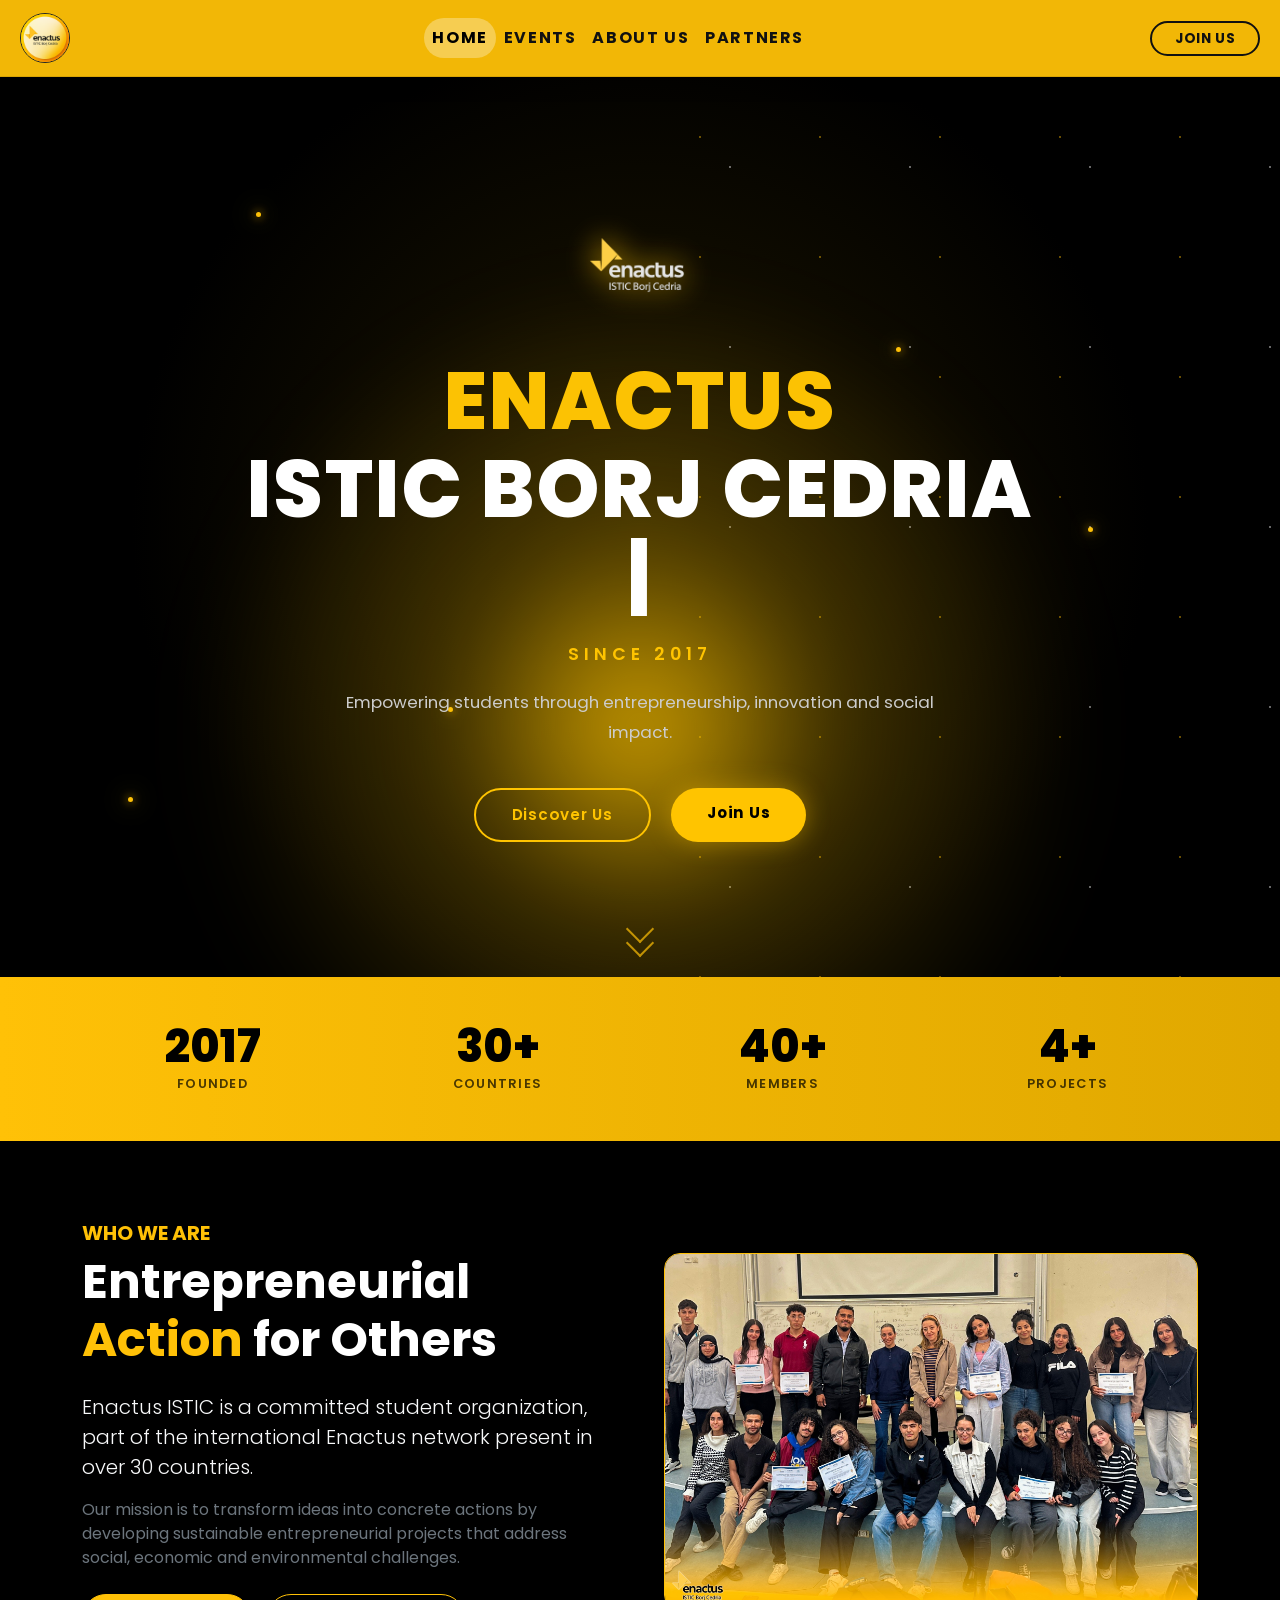
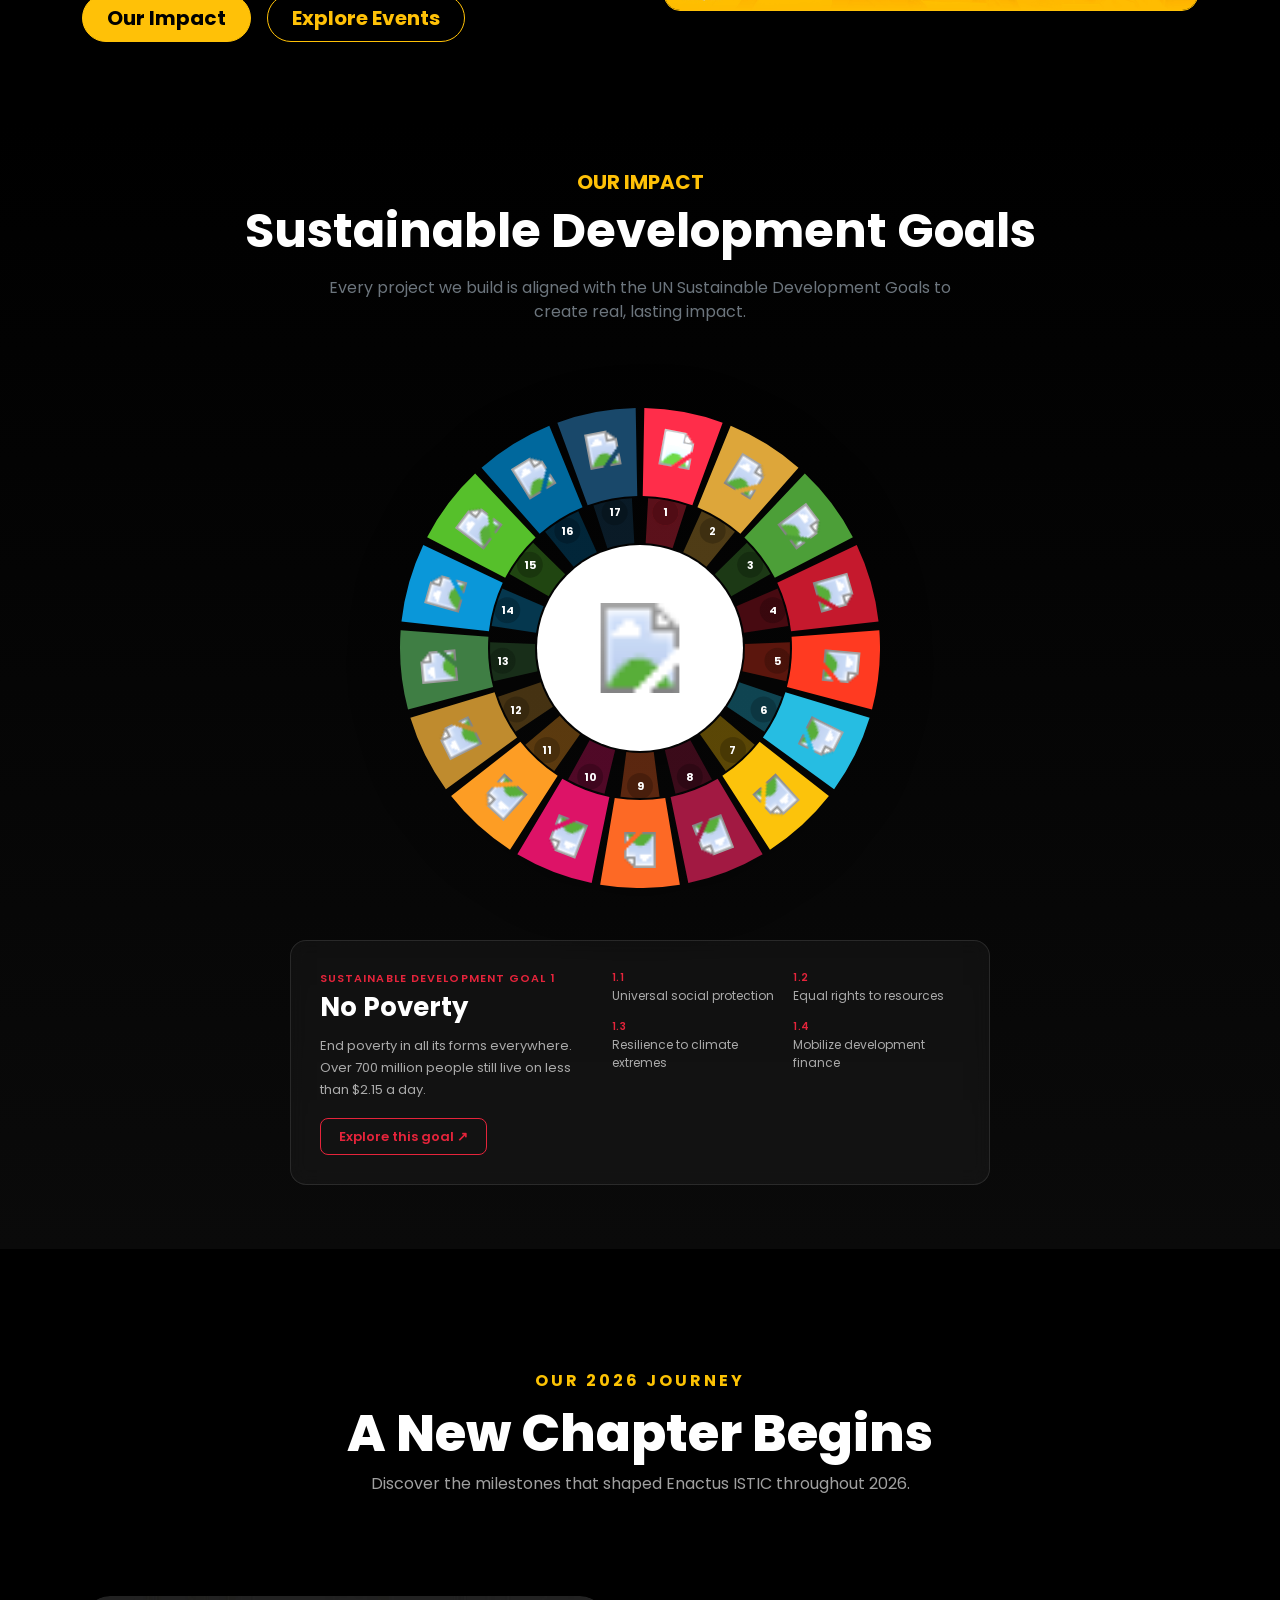
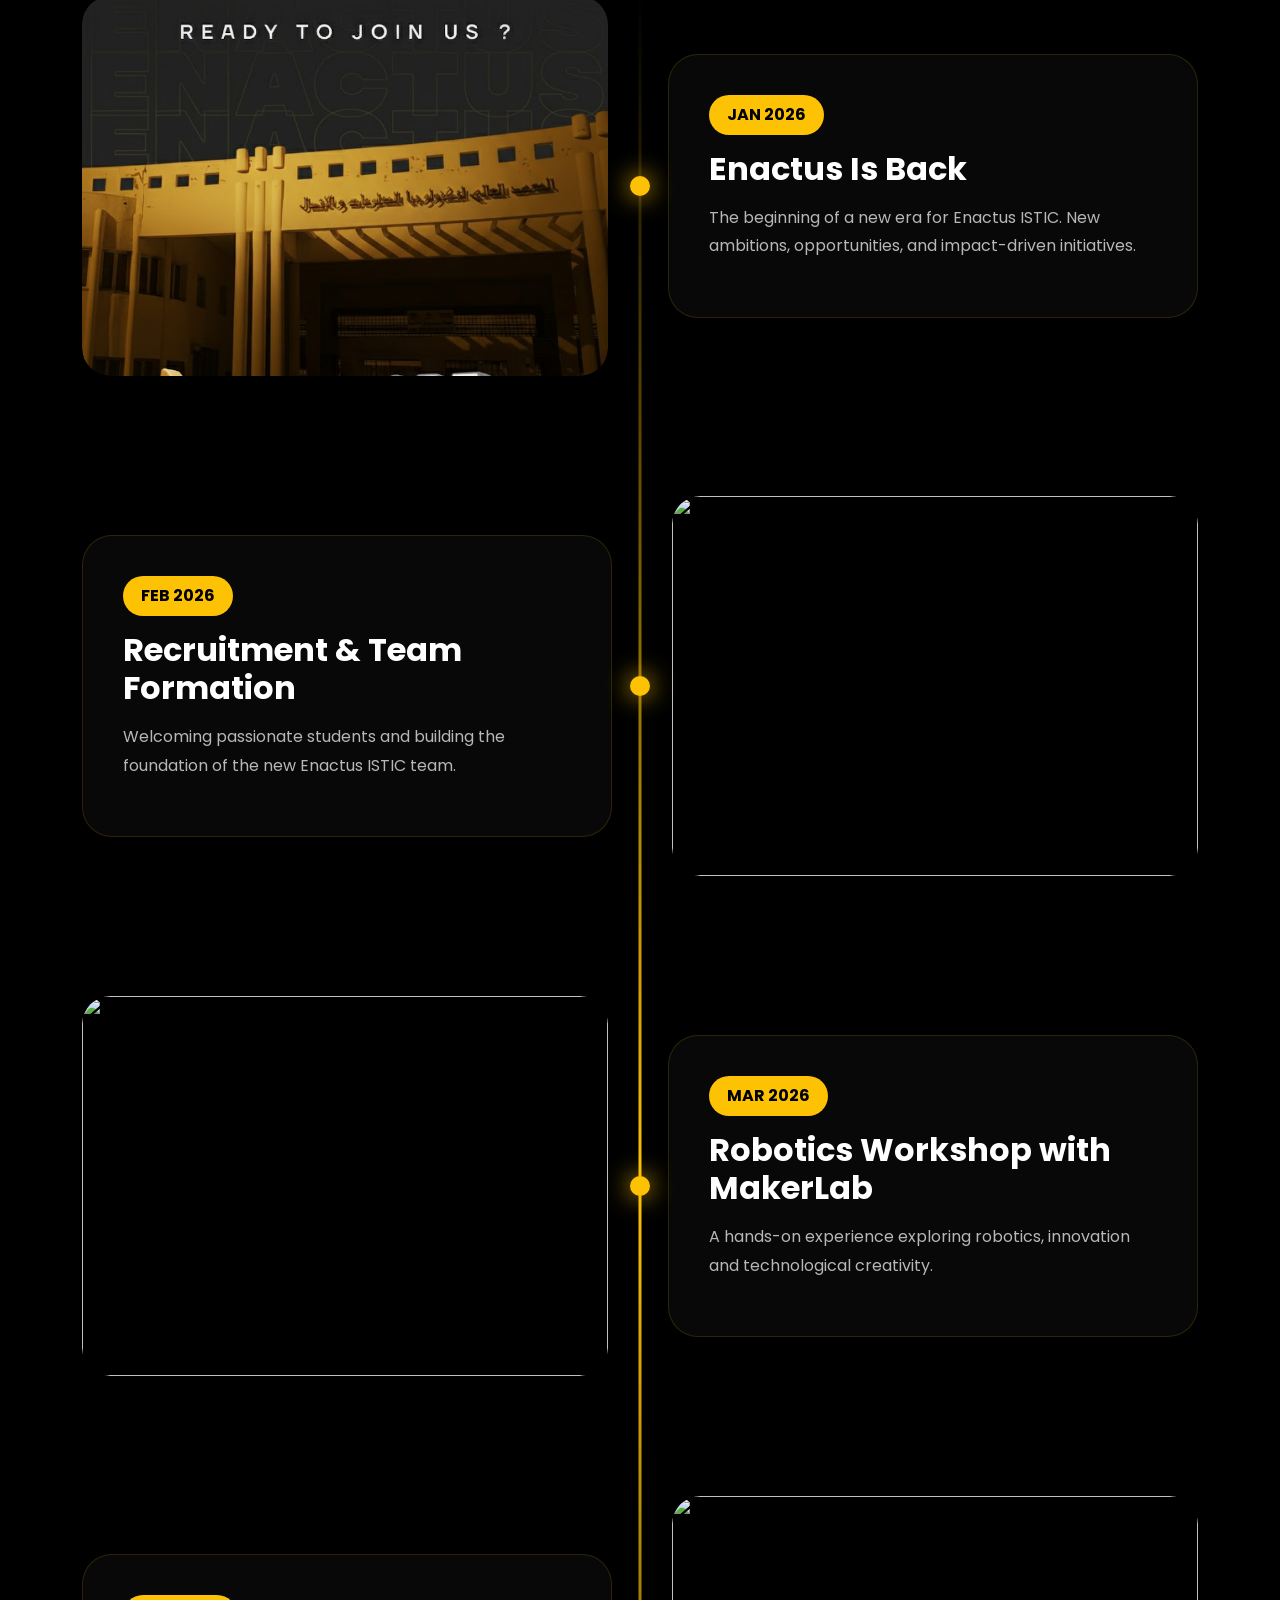
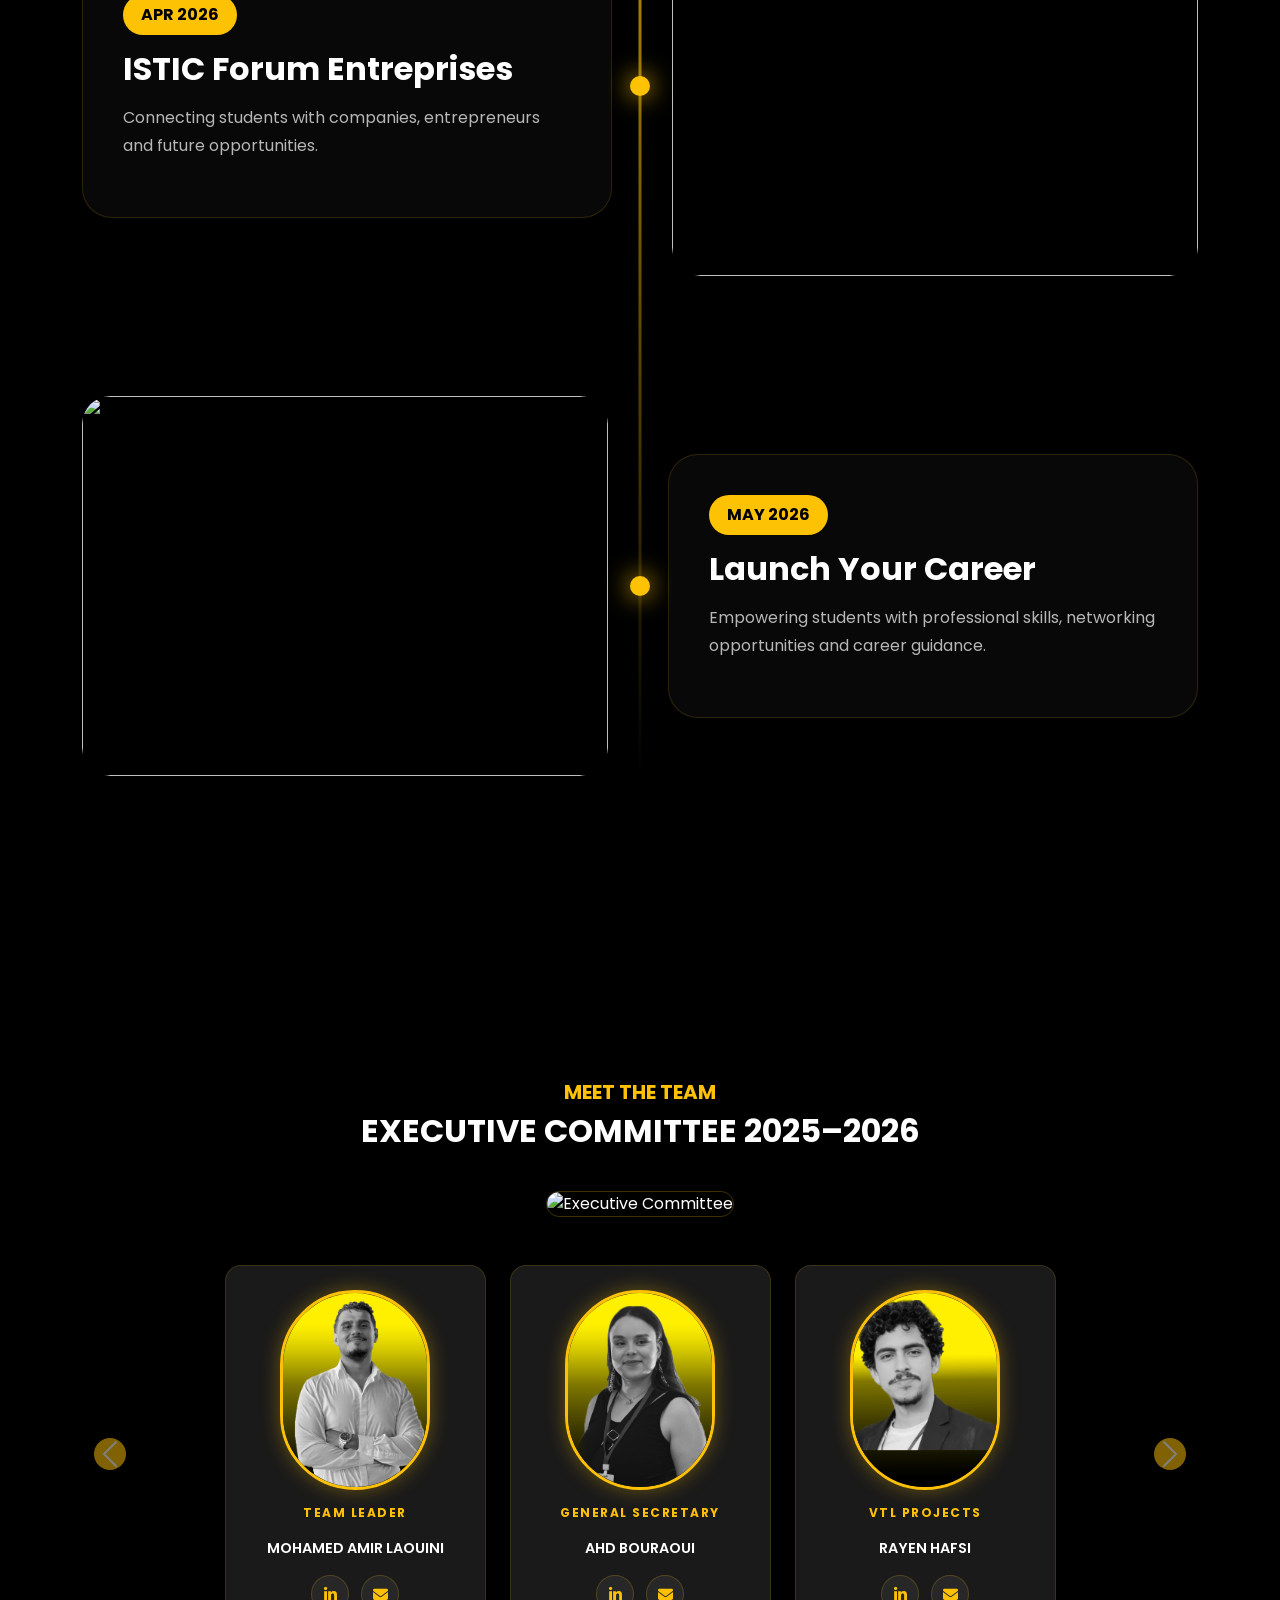
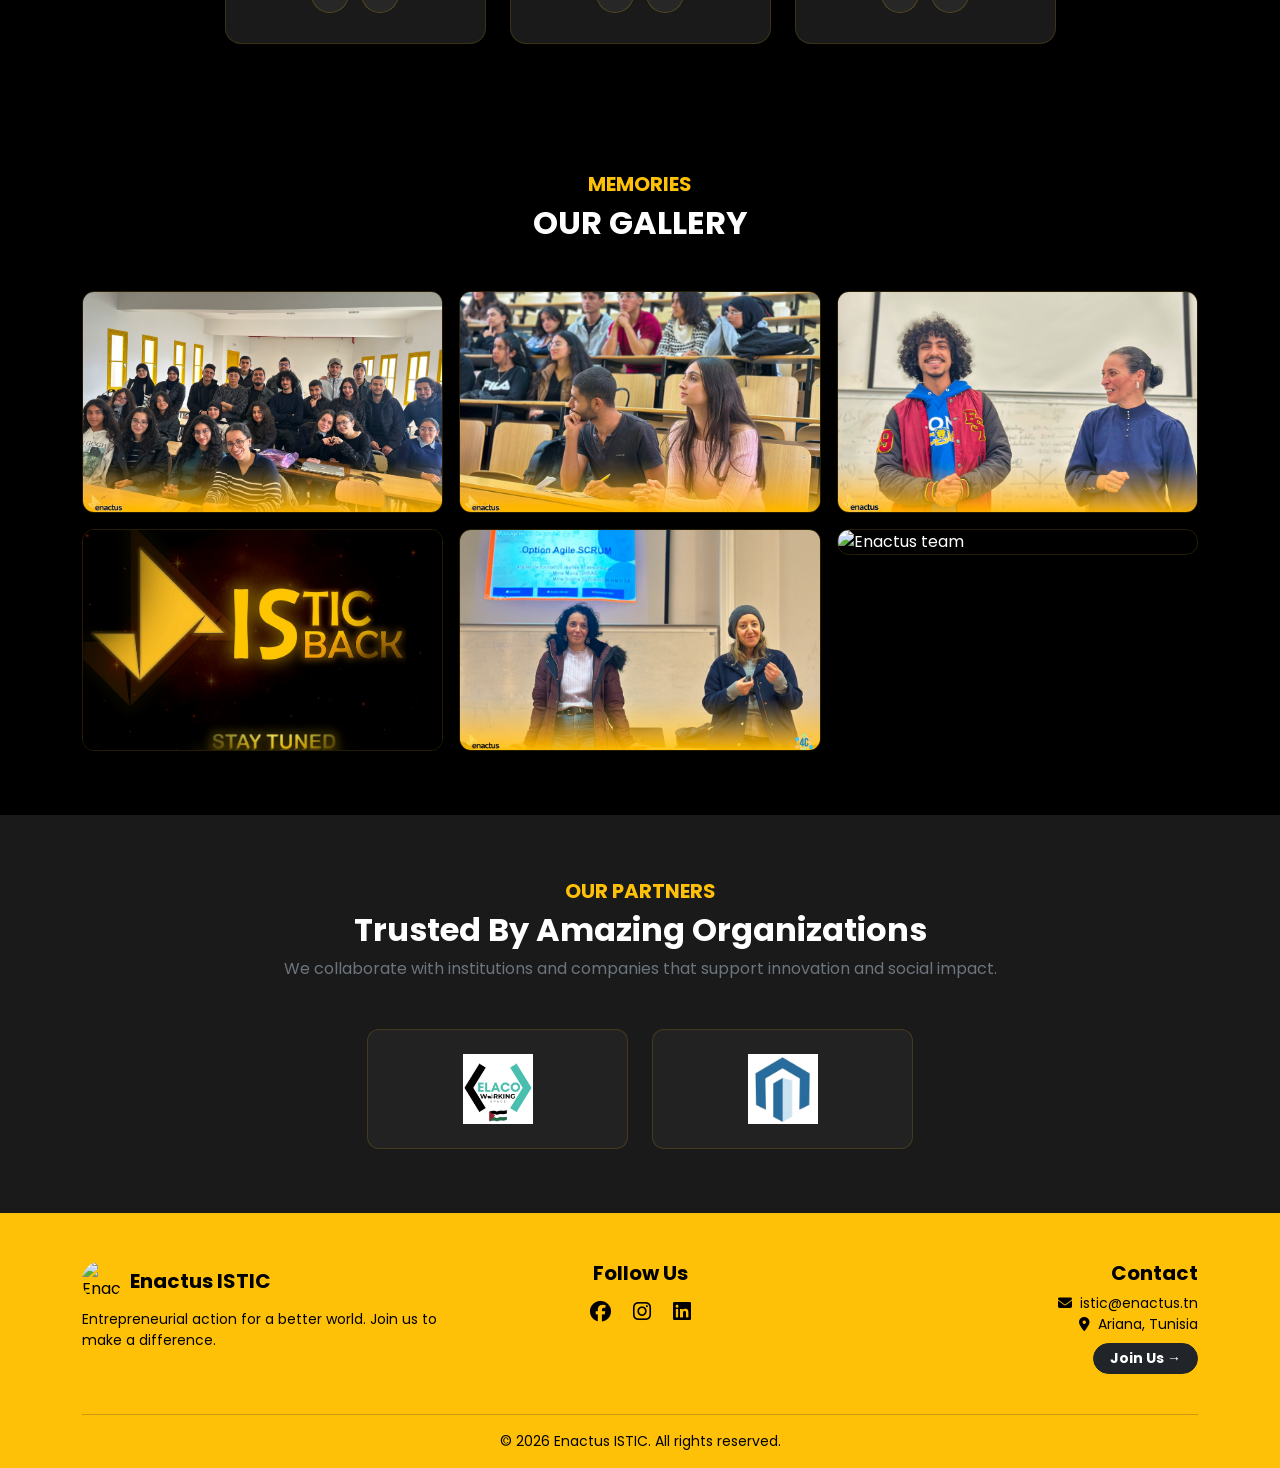
==== index.html @ aa8cde90 "Update index.html" ====
<!DOCTYPE html>
<html lang="en">
<head>
    <meta charset="UTF-8">
    <meta name="viewport" content="width=device-width, initial-scale=1.0">
    <meta name="description" content="Enactus ISTIC - Entrepreneurial action for a better world. Student organization at ISTIC Borj Cedria since 2017.">
    <title>Enactus ISTIC</title>
    <link href="https://cdn.jsdelivr.net/npm/bootstrap@5.3.0/dist/css/bootstrap.min.css" rel="stylesheet">
    <link rel="stylesheet" href="https://cdnjs.cloudflare.com/ajax/libs/font-awesome/6.5.2/css/all.min.css">
    <link href="style.css" rel="stylesheet">
</head>
<body>

<!-- ============ NAVBAR ============ -->
<nav class="navbar navbar-expand-md p-2 sticky-top custom-nav">
    <div class="container-fluid">
        <a class="navbar-brand" href="index.html">
            <img src="logo.jpg" alt="Enactus ISTIC" class="rounded-circle logo-nav border border-dark">
        </a>
        <button class="navbar-toggler border-0" type="button" data-bs-toggle="collapse" data-bs-target="#navbarNav" aria-label="Toggle navigation">
            <span class="navbar-toggler-icon"></span>
        </button>
        <div class="collapse navbar-collapse justify-content-center" id="navbarNav">
            <ul class="navbar-nav align-items-center">
                <li class="nav-item"><a href="index.html" class="nav-link active">HOME</a></li>
                <li class="nav-item"><a href="events.html" class="nav-link">EVENTS</a></li>
                <li class="nav-item"><a href="#about" class="nav-link">ABOUT US</a></li>
                <li class="nav-item"><a href="#partners" class="nav-link">PARTNERS</a></li>
            </ul>
        </div>
        <div class="d-none d-md-block">
            <a href="joinus.html" class="btn-join">JOIN US</a>
        </div>
    </div>
</nav>

<!-- ============ HERO ============ -->
<section class="hero">
    <div class="stars">
        <span class="star-light"></span>
        <span class="star-light"></span>
        <span class="star-light"></span>
        <span class="star-light"></span>
        <span class="star-light"></span>
    </div>
    <div class="glow"></div>
    <div class="hero-content">
        <img src="hero-logo.png" alt="Enactus Logo" class="hero-logo">
        <h1>
            <span style="color:#fcc203;">ENACTUS</span><br>
            <span id="typed-text" style="color:#fff; display:inline-block; white-space:nowrap;"></span>
            <span class="cursor" style="color:#fff;">|</span>
        </h1>
        <p class="since">SINCE 2017</p>
        <p class="desc">Empowering students through entrepreneurship, innovation and social impact.</p>
        <div class="hero-buttons">
            <a href="#about" class="btn-outline-hero">Discover Us</a>
            <a href="pages/joinus.html" class="btn-fill-hero">Join Us</a>
        </div>
    </div>
    <div class="scroll-indicator">
        <span></span><span></span>
    </div>
</section>

<!-- ============ STATS ============ -->
<section class="stats-section">
    <div class="container">
        <div class="row g-4 justify-content-center text-center">
            <div class="col-6 col-md-3">
                <div class="stat-item">
                    <div class="stat-number">2017</div>
                    <div class="stat-label">Founded</div>
                </div>
            </div>
            <div class="col-6 col-md-3">
                <div class="stat-item">
                    <div class="stat-number">30+</div>
                    <div class="stat-label">Countries</div>
                </div>
            </div>
            <div class="col-6 col-md-3">
                <div class="stat-item">
                    <div class="stat-number">40+</div>
                    <div class="stat-label">Members</div>
                </div>
            </div>
            <div class="col-6 col-md-3">
                <div class="stat-item">
                    <div class="stat-number">4+</div>
                    <div class="stat-label">Projects</div>
                </div>
            </div>
        </div>
    </div>
</section>

<!-- ============ ABOUT ============ -->
<section class="about-section" id="about">
    <div class="container">
        <div class="row align-items-center g-5">
            <div class="col-md-6">
                <h5 class="text-warning text-uppercase fw-bold ls-2">Who We Are</h5>
                <h2 class="display-5 fw-bold mb-4">Entrepreneurial <span class="text-warning">Action</span> for Others</h2>
                <p class="lead text-light">
                    Enactus ISTIC is a committed student organization, part of the international Enactus network present in over 30 countries.
                </p>
                <p class="text-secondary mt-3">
                    Our mission is to transform ideas into concrete actions by developing sustainable entrepreneurial projects that address social, economic and environmental challenges.
                </p>
                <div class="mt-4 d-flex flex-wrap gap-3">
                    <a href="#sdg" class="btn btn-warning btn-lg fw-bold rounded-pill px-4">Our Impact</a>
                    <a href="events.html" class="btn btn-outline-warning btn-lg fw-bold rounded-pill px-4">Explore Events</a>
                </div>
            </div>
            <div class="col-md-6 text-center">
                <img src="family.jpg" alt="Enactus ISTIC Team" class="img-fluid rounded-4 shadow-lg border border-warning">
            </div>
        </div>
    </div>
</section>

<!-- ============ SDG SECTION ============ -->
<section class="py-5" id="sdg" style="background: linear-gradient(180deg, #000 0%, #0a0a0a 100%);">
    <div class="container">
        <div class="text-center mb-5">
            <h5 class="text-warning text-uppercase fw-bold">Our Impact</h5>
            <h2 class="display-5 fw-bold">Sustainable Development Goals</h2>
            <p class="text-secondary col-lg-7 mx-auto mt-3">
                Every project we build is aligned with the UN Sustainable Development Goals to create real, lasting impact.
            </p>
        </div>
        <div class="wrap">
            <h2 class="visually-hidden">UN SDG Interactive Wheel — click any goal</h2>
            <div class="wheel-wrap">
                <svg id="wheel" viewBox="0 0 520 520" xmlns="http://www.w3.org/2000/svg"></svg>
            </div>
            <div class="info-card" id="info-card">
                <div class="info-left">
                    <div class="sdg-label" id="ic-label" style="color:#E5243B">Sustainable Development Goal 1</div>
                    <div class="sdg-title" id="ic-title">No Poverty</div>
                    <div class="sdg-desc" id="ic-desc">End poverty in all its forms everywhere.</div>
                    <a class="explore-btn" id="ic-btn" href="#" target="_blank" style="color:#E5243B;border-color:#E5243B">Explore this goal ↗</a>
                </div>
                <div class="targets-grid" id="ic-targets"></div>
            </div>
        </div>
    </div>
</section>

<section class="journey-section" id="journey">

    <div class="container">

        <div class="journey-header text-center">
            <span>OUR 2026 JOURNEY</span>
            <h2>A New Chapter Begins</h2>
            <p>
                Discover the milestones that shaped Enactus ISTIC throughout 2026.
            </p>
        </div>

        <div class="journey-timeline">

            <!-- Event 1 -->
            <div class="journey-item">
                <div class="journey-image">
                    <img src="enactus-recru.png" alt="">
                </div>

                <div class="journey-content">
                    <div class="journey-date">JAN 2026</div>
                    <h3>Enactus Is Back</h3>
                    <p>
                        The beginning of a new era for Enactus ISTIC.
                        New ambitions, opportunities, and impact-driven initiatives.
                    </p>
                </div>
            </div>

            <!-- Event 2 -->
            <div class="journey-item reverse">
                <div class="journey-image">
                    <img src="images/recruitment.jpg" alt="">
                </div>

                <div class="journey-content">
                    <div class="journey-date">FEB 2026</div>
                    <h3>Recruitment & Team Formation</h3>
                    <p>
                        Welcoming passionate students and building the foundation
                        of the new Enactus ISTIC team.
                    </p>
                </div>
            </div>

            <!-- Event 3 -->
            <div class="journey-item">
                <div class="journey-image">
                    <img src="images/makerlab.jpg" alt="">
                </div>

                <div class="journey-content">
                    <div class="journey-date">MAR 2026</div>
                    <h3>Robotics Workshop with MakerLab</h3>
                    <p>
                        A hands-on experience exploring robotics,
                        innovation and technological creativity.
                    </p>
                </div>
            </div>

            <!-- Event 4 -->
            <div class="journey-item reverse">
                <div class="journey-image">
                    <img src="images/forum.jpg" alt="">
                </div>

                <div class="journey-content">
                    <div class="journey-date">APR 2026</div>
                    <h3>ISTIC Forum Entreprises</h3>
                    <p>
                        Connecting students with companies,
                        entrepreneurs and future opportunities.
                    </p>
                </div>
            </div>

            <!-- Event 5 -->
            <div class="journey-item">
                <div class="journey-image">
                    <img src="images/career.jpg" alt="">
                </div>

                <div class="journey-content">
                    <div class="journey-date">MAY 2026</div>
                    <h3>Launch Your Career</h3>
                    <p>
                        Empowering students with professional skills,
                        networking opportunities and career guidance.
                    </p>
                </div>
            </div>

        </div>

    </div>

</section>

<!-- ============ EXECUTIVE COMMITTEE ============ -->
<section class="team-section" id="team">
    <div class="container text-center">
        <h5 class="text-warning text-uppercase fw-bold">Meet The Team</h5>
        <h2 class="fw-bold mb-3">EXECUTIVE COMMITTEE 2025–2026</h2>
        <img class="img-fluid rounded-4 mt-4 mb-5 border border-warning border-opacity-25" src="assets/images/background.jpg" alt="Executive Committee" style="max-height:350px; object-fit:cover; width:100%;">

        <div id="teamCarousel" class="carousel slide" data-bs-ride="carousel">
            <div class="carousel-inner">
                <!-- SLIDE 1 -->
                <div class="carousel-item active">
                    <div class="row g-4 justify-content-center">
                        <div class="col-lg-3 col-md-6">
                            <div class="team-card">
                                <div class="team-img-container">
                                    <img src="amir.png" class="team-img" alt="Mohamed Amir Laouini - Team Leader">
                                </div>
                                <div class="card-body pb-3">
                                    <p class="role-title">TEAM LEADER</p>
                                    <p class="member-name">MOHAMED AMIR LAOUINI</p>
                                    <div class="social-icons">
                                        <a href="#" class="contact-icon" aria-label="LinkedIn"><i class="fab fa-linkedin-in"></i></a>
                                        <a href="mailto:example@enactus.istic.tn" class="contact-icon" aria-label="Email"><i class="fas fa-envelope"></i></a>
                                    </div>
                                </div>
                            </div>
                        </div>
                        <div class="col-lg-3 col-md-6">
                            <div class="team-card">
                                <div class="team-img-container">
                                    <img src="ahd.png" class="team-img" alt="Ahd Bouraoui - General Secretary">
                                </div>
                                <div class="card-body pb-3">
                                    <p class="role-title">GENERAL SECRETARY</p>
                                    <p class="member-name">AHD BOURAOUI</p>
                                    <div class="social-icons">
                                        <a href="#" class="contact-icon" aria-label="LinkedIn"><i class="fab fa-linkedin-in"></i></a>
                                        <a href="mailto:example@enactus.istic.tn" class="contact-icon" aria-label="Email"><i class="fas fa-envelope"></i></a>
                                    </div>
                                </div>
                            </div>
                        </div>
                        <div class="col-lg-3 col-md-6">
                            <div class="team-card">
                                <div class="team-img-container">
                                    <img src="rayen.png" class="team-img" alt="Rayen Hafsi - Vice Team Leader Projects">
                                </div>
                                <div class="card-body pb-3">
                                    <p class="role-title">VTL PROJECTS</p>
                                    <p class="member-name">RAYEN HAFSI</p>
                                    <div class="social-icons">
                                        <a href="#" class="contact-icon" aria-label="LinkedIn"><i class="fab fa-linkedin-in"></i></a>
                                        <a href="mailto:example@enactus.istic.tn" class="contact-icon" aria-label="Email"><i class="fas fa-envelope"></i></a>
                                    </div>
                                </div>
                            </div>
                        </div>
                    </div>
                </div>
                <!-- SLIDE 2 -->
                <div class="carousel-item">
                    <div class="row g-4 justify-content-center">
                        <div class="col-lg-3 col-md-6">
                            <div class="team-card">
                                <div class="team-img-container">
                                    <img src="lina.png" class="team-img" alt="Lina Bani - Vice Team Leader Marketing">
                                </div>
                                <div class="card-body pb-3">
                                    <p class="role-title">VTL MARKETING</p>
                                    <p class="member-name">LINA BANI</p>
                                    <div class="social-icons">
                                        <a href="#" class="contact-icon" aria-label="LinkedIn"><i class="fab fa-linkedin-in"></i></a>
                                        <a href="mailto:example@enactus.istic.tn" class="contact-icon" aria-label="Email"><i class="fas fa-envelope"></i></a>
                                    </div>
                                </div>
                            </div>
                        </div>
                        <div class="col-lg-3 col-md-6">
                            <div class="team-card">
                                <div class="team-img-container">
                                    <img src="fatma.png" class="team-img" alt="Fatma Ezzahra Azzabi - Vice Team Leader Finance">
                                </div>
                                <div class="card-body pb-3">
                                    <p class="role-title">VTL FINANCE</p>
                                    <p class="member-name">FATMA EZZAHRA AZZABI</p>
                                    <div class="social-icons">
                                        <a href="#" class="contact-icon" aria-label="LinkedIn"><i class="fab fa-linkedin-in"></i></a>
                                        <a href="mailto:example@enactus.istic.tn" class="contact-icon" aria-label="Email"><i class="fas fa-envelope"></i></a>
                                    </div>
                                </div>
                            </div>
                        </div>
                    </div>
                </div>
            </div>
            <button class="carousel-control-prev" type="button" data-bs-target="#teamCarousel" data-bs-slide="prev">
                <span class="carousel-control-prev-icon custom-arrow"></span>
            </button>
            <button class="carousel-control-next" type="button" data-bs-target="#teamCarousel" data-bs-slide="next">
                <span class="carousel-control-next-icon custom-arrow"></span>
            </button>
        </div>
    </div>
</section>

<!-- ============ GALLERY ============ -->
<section class="gallery-section" id="gallery">
    <div class="container">
        <div class="text-center mb-5">
            <h5 class="text-warning text-uppercase fw-bold">Memories</h5>
            <h2 class="fw-bold">OUR GALLERY</h2>
        </div>
        <div class="row g-3">
            <div class="col-6 col-md-4"><div class="gallery-item"><img src="g1.jpg" alt="Enactus event"></div></div>
            <div class="col-6 col-md-4"><div class="gallery-item"><img src="g2.jpg" alt="Enactus event"></div></div>
            <div class="col-6 col-md-4"><div class="gallery-item"><img src="g3.jpg" alt="Enactus event"></div></div>
            <div class="col-6 col-md-4"><div class="gallery-item"><img src="g4.jpg" alt="Enactus members"></div></div>
            <div class="col-6 col-md-4"><div class="gallery-item"><img src="g5.jpg" alt="Enactus activity"></div></div>
            <div class="col-6 col-md-4"><div class="gallery-item"><img src="g.jpg" alt="Enactus team"></div></div>
        </div>
    </div>
</section>

<!-- ============ PARTNERS ============ -->
<section class="partners-section" id="partners">
    <div class="container text-center">
        <h5 class="text-warning text-uppercase fw-bold">Our Partners</h5>
        <h2 class="fw-bold mb-2">Trusted By Amazing Organizations</h2>
        <p class="text-secondary mb-5">We collaborate with institutions and companies that support innovation and social impact.</p>
        <div class="row g-4 justify-content-center align-items-center">
            <div class="col-6 col-md-3">
                <div class="partner-card">
                    <img src="p1.jpg" alt="Partner 1">
                </div>
            </div>
            <div class="col-6 col-md-3">
                <div class="partner-card">
                    <img src="maker.jpg" alt="Maker Partner">
                </div>
            </div>
        </div>
    </div>
</section>

<!-- ============ FOOTER ============ -->
<footer class="pt-5 pb-3">
    <div class="container">
        <div class="row">
            <div class="col-md-4 mb-4">
                <div class="d-flex align-items-center gap-2 mb-2">
                    <img src="assets/images/logo.jpg" alt="Enactus ISTIC" style="width:40px;height:40px;border-radius:50%;object-fit:cover;">
                    <h5 class="fw-bold mb-0">Enactus ISTIC</h5>
                </div>
                <p class="small">Entrepreneurial action for a better world. Join us to make a difference.</p>
            </div>
            <div class="col-md-4 mb-4 text-center">
                <h5 class="fw-bold">Follow Us</h5>
                <div class="social-footer fs-4 mt-2">
                    <a href="#" aria-label="Facebook"><i class="fab fa-facebook"></i></a>
                    <a href="#" aria-label="Instagram"><i class="fab fa-instagram"></i></a>
                    <a href="#" aria-label="LinkedIn"><i class="fab fa-linkedin"></i></a>
                </div>
            </div>
            <div class="col-md-4 mb-4 text-md-end">
                <h5 class="fw-bold">Contact</h5>
                <p class="small mb-0"><i class="fas fa-envelope me-1"></i> istic@enactus.tn</p>
                <p class="small mb-0"><i class="fas fa-map-marker-alt me-1"></i> Ariana, Tunisia</p>
                <div class="mt-2">
                    <a href="pages/joinus.html" class="btn btn-dark btn-sm fw-bold rounded-pill px-3">Join Us →</a>
                </div>
            </div>
        </div>
        <hr class="border-dark">
        <p class="text-center small mb-0">&copy; 2026 Enactus ISTIC. All rights reserved.</p>
    </div>
</footer>

<script src="https://cdn.jsdelivr.net/npm/bootstrap@5.3.0/dist/js/bootstrap.bundle.min.js"></script>
<script>
/* ---- TYPEWRITER ---- */
const text = "ISTIC BORJ CEDRIA";
const speed = 120, delayBetweenLoops = 1500;
let i = 0, isDeleting = false;
function typeEffect() {
    const el = document.getElementById("typed-text");
    if (!isDeleting) {
        el.innerHTML = text.substring(0, i + 1);
        i++;
        if (i === text.length) { isDeleting = true; setTimeout(typeEffect, delayBetweenLoops); return; }
    } else {
        el.innerHTML = text.substring(0, i - 1);
        i--;
        if (i === 0) isDeleting = false;
    }
    setTimeout(typeEffect, isDeleting ? 60 : speed);
}
typeEffect();

/* ---- SDG WHEEL ---- */
const SDGs=[
{id:1,name:"No Poverty",color:"#E5243B",desc:"End poverty in all its forms everywhere. Over 700 million people still live on less than $2.15 a day.",targets:[{n:"1.1",t:"Universal social protection"},{n:"1.2",t:"Equal rights to resources"},{n:"1.3",t:"Resilience to climate extremes"},{n:"1.4",t:"Mobilize development finance"}]},
{id:2,name:"Zero Hunger",color:"#DDA63A",desc:"End hunger, achieve food security and improved nutrition, and promote sustainable agriculture.",targets:[{n:"2.1",t:"Universal food access"},{n:"2.2",t:"End malnutrition"},{n:"2.3",t:"Sustainable food systems"},{n:"2.4",t:"Resilient agriculture"}]},
{id:3,name:"Good Health & Well-being",color:"#4C9F38",desc:"Ensure healthy lives and promote well-being for all at all ages.",targets:[{n:"3.1",t:"Reduce maternal mortality"},{n:"3.2",t:"End preventable child deaths"},{n:"3.3",t:"Combat communicable diseases"},{n:"3.4",t:"Universal health coverage"}]},
{id:4,name:"Quality Education",color:"#C5192D",desc:"Ensure inclusive and equitable quality education and promote lifelong learning.",targets:[{n:"4.1",t:"Free primary & secondary education"},{n:"4.2",t:"Early childhood development"},{n:"4.3",t:"Equal access to higher education"},{n:"4.4",t:"Relevant skills for employment"}]},
{id:5,name:"Gender Equality",color:"#FF3A21",desc:"Achieve gender equality and empower all women and girls.",targets:[{n:"5.1",t:"End gender discrimination"},{n:"5.2",t:"Eliminate violence against women"},{n:"5.3",t:"End child marriage"},{n:"5.4",t:"Women in leadership"}]},
{id:6,name:"Clean Water & Sanitation",color:"#26BDE2",desc:"Ensure availability and sustainable management of water and sanitation for all.",targets:[{n:"6.1",t:"Safe drinking water"},{n:"6.2",t:"Sanitation & hygiene"},{n:"6.3",t:"Water quality"},{n:"6.4",t:"Efficient water use"}]},
{id:7,name:"Affordable & Clean Energy",color:"#FCC30B",desc:"Ensure access to affordable, reliable, sustainable, and modern energy for all.",targets:[{n:"7.1",t:"Universal energy access"},{n:"7.2",t:"Increase renewable energy"},{n:"7.3",t:"Improve energy efficiency"},{n:"7.4",t:"Clean energy research"}]},
{id:8,name:"Decent Work & Economic Growth",color:"#A21942",desc:"Promote sustained, inclusive economic growth, full employment, and decent work for all.",targets:[{n:"8.1",t:"Sustain economic growth"},{n:"8.2",t:"Diversify & innovate"},{n:"8.3",t:"Decent job creation"},{n:"8.4",t:"Resource efficiency"}]},
{id:9,name:"Industry, Innovation & Infrastructure",color:"#FD6925",desc:"Build resilient infrastructure, promote inclusive industrialization, and foster innovation.",targets:[{n:"9.1",t:"Resilient infrastructure"},{n:"9.2",t:"Inclusive industrialization"},{n:"9.3",t:"Financial services access"},{n:"9.4",t:"Upgrade technology"}]},
{id:10,name:"Reduced Inequalities",color:"#DD1367",desc:"Reduce inequality within and among countries.",targets:[{n:"10.1",t:"Income growth for bottom 40%"},{n:"10.2",t:"Social inclusion"},{n:"10.3",t:"Equal opportunity"},{n:"10.4",t:"Fiscal policies for equality"}]},
{id:11,name:"Sustainable Cities",color:"#FD9D24",desc:"Make cities and human settlements inclusive, safe, resilient, and sustainable.",targets:[{n:"11.1",t:"Safe housing"},{n:"11.2",t:"Sustainable transport"},{n:"11.3",t:"Inclusive urbanization"},{n:"11.4",t:"Protect cultural heritage"}]},
{id:12,name:"Responsible Consumption",color:"#BF8B2E",desc:"Ensure sustainable consumption and production patterns.",targets:[{n:"12.1",t:"Sustainable consumption plans"},{n:"12.2",t:"Sustainable resource use"},{n:"12.3",t:"Halve food waste"},{n:"12.4",t:"Reduce chemical waste"}]},
{id:13,name:"Climate Action",color:"#3F7E44",desc:"Take urgent action to combat climate change and its impacts.",targets:[{n:"13.1",t:"Resilience to climate hazards"},{n:"13.2",t:"Climate policy integration"},{n:"13.3",t:"Climate change education"},{n:"13.4",t:"Climate finance"}]},
{id:14,name:"Life Below Water",color:"#0A97D9",desc:"Conserve and sustainably use the oceans and marine resources.",targets:[{n:"14.1",t:"Reduce marine pollution"},{n:"14.2",t:"Protect marine ecosystems"},{n:"14.3",t:"Address ocean acidification"},{n:"14.4",t:"Sustainable fisheries"}]},
{id:15,name:"Life on Land",color:"#56C02B",desc:"Protect, restore, and promote sustainable use of terrestrial ecosystems.",targets:[{n:"15.1",t:"Conserve terrestrial ecosystems"},{n:"15.2",t:"Sustainable forest management"},{n:"15.3",t:"Combat desertification"},{n:"15.4",t:"Protect biodiversity"}]},
{id:16,name:"Peace, Justice & Institutions",color:"#00689D",desc:"Promote peaceful and inclusive societies and provide access to justice for all.",targets:[{n:"16.1",t:"Reduce violence"},{n:"16.2",t:"Protect children"},{n:"16.3",t:"Access to justice"},{n:"16.4",t:"Effective institutions"}]},
{id:17,name:"Partnerships for the Goals",color:"#19486A",desc:"Strengthen the means of implementation and revitalize the global partnership.",targets:[{n:"17.1",t:"Strengthen domestic finance"},{n:"17.2",t:"Technology transfer"},{n:"17.3",t:"Capacity building"},{n:"17.4",t:"Multi-stakeholder partnerships"}]}
];
const iconURLs={1:"https://sdgs.un.org/sites/default/files/goals/E_SDG_Icons-01.jpg",2:"https://sdgs.un.org/sites/default/files/goals/E_SDG_Icons-02.jpg",3:"https://sdgs.un.org/sites/default/files/goals/E_SDG_Icons-03.jpg",4:"https://sdgs.un.org/sites/default/files/goals/E_SDG_Icons-04.jpg",5:"https://sdgs.un.org/sites/default/files/goals/E_SDG_Icons-05.jpg",6:"https://sdgs.un.org/sites/default/files/goals/E_SDG_Icons-06.jpg",7:"https://sdgs.un.org/sites/default/files/goals/E_SDG_Icons-07.jpg",8:"https://sdgs.un.org/sites/default/files/goals/E_SDG_Icons-08.jpg",9:"https://sdgs.un.org/sites/default/files/goals/E_SDG_Icons-09.jpg",10:"https://sdgs.un.org/sites/default/files/goals/E_SDG_Icons-10.jpg",11:"https://sdgs.un.org/sites/default/files/goals/E_SDG_Icons-11.jpg",12:"https://sdgs.un.org/sites/default/files/goals/E_SDG_Icons-12.jpg",13:"https://sdgs.un.org/sites/default/files/goals/E_SDG_Icons-13.jpg",14:"https://sdgs.un.org/sites/default/files/goals/E_SDG_Icons-14.jpg",15:"https://sdgs.un.org/sites/default/files/goals/E_SDG_Icons-15.jpg",16:"https://sdgs.un.org/sites/default/files/goals/E_SDG_Icons-16.jpg",17:"https://sdgs.un.org/sites/default/files/goals/E_SDG_Icons-17.jpg"};
const svg=document.getElementById('wheel');
const CX=260,CY=260,OR=240,MR=152,IR=105,N=17,GAP=0.018;
function polarToCart(cx,cy,r,a){return[cx+r*Math.cos(a),cy+r*Math.sin(a)];}
function arcPath(cx,cy,r1,r2,a1,a2){const p1=polarToCart(cx,cy,r2,a1),p2=polarToCart(cx,cy,r2,a2),p3=polarToCart(cx,cy,r1,a2),p4=polarToCart(cx,cy,r1,a1);return`M${p1[0]},${p1[1]} A${r2},${r2} 0 0,1 ${p2[0]},${p2[1]} L${p3[0]},${p3[1]} A${r1},${r1} 0 0,0 ${p4[0]},${p4[1]} Z`;}
const startAngle=-Math.PI/2,sliceAngle=(2*Math.PI)/N;
SDGs.forEach((sdg,i)=>{
    const a1=startAngle+i*sliceAngle+GAP,a2=startAngle+(i+1)*sliceAngle-GAP,midA=(a1+a2)/2;
    const g=document.createElementNS('http://www.w3.org/2000/svg','g');
    g.setAttribute('class','seg');g.dataset.id=sdg.id;
    const path=document.createElementNS('http://www.w3.org/2000/svg','path');
    path.setAttribute('d',arcPath(CX,CY,MR,OR,a1,a2));path.setAttribute('fill',sdg.color);g.appendChild(path);
    const innerPath=document.createElementNS('http://www.w3.org/2000/svg','path');
    innerPath.setAttribute('d',arcPath(CX,CY,IR,MR-2,a1+GAP*2,a2-GAP*2));innerPath.setAttribute('fill',sdg.color);innerPath.setAttribute('opacity','0.35');g.appendChild(innerPath);
    const numCircleR=MR-14,ncx=CX+numCircleR*Math.cos(midA),ncy=CY+numCircleR*Math.sin(midA);
    const circ=document.createElementNS('http://www.w3.org/2000/svg','circle');
    circ.setAttribute('cx',ncx);circ.setAttribute('cy',ncy);circ.setAttribute('r',13);circ.setAttribute('fill','rgba(0,0,0,0.2)');g.appendChild(circ);
    const numT=document.createElementNS('http://www.w3.org/2000/svg','text');
    numT.setAttribute('x',ncx);numT.setAttribute('y',ncy+4);numT.setAttribute('text-anchor','middle');numT.setAttribute('fill','white');numT.setAttribute('font-size','11');numT.setAttribute('font-weight','700');numT.textContent=sdg.id;g.appendChild(numT);
    const iconSize=36,iconR=(OR+MR)/2+6,ix=CX+iconR*Math.cos(midA)-iconSize/2,iy=CY+iconR*Math.sin(midA)-iconSize/2;
    const clipId=`clip-icon-${sdg.id}`,cp=document.createElementNS('http://www.w3.org/2000/svg','clipPath');cp.setAttribute('id',clipId);
    const cpPath=document.createElementNS('http://www.w3.org/2000/svg','path');cpPath.setAttribute('d',arcPath(CX,CY,MR+2,OR-2,a1,a2));cp.appendChild(cpPath);svg.insertBefore(cp,svg.firstChild);
    const img=document.createElementNS('http://www.w3.org/2000/svg','image');img.setAttribute('href',iconURLs[sdg.id]);img.setAttribute('x',ix);img.setAttribute('y',iy);img.setAttribute('width',iconSize);img.setAttribute('height',iconSize);img.setAttribute('clip-path',`url(#${clipId})`);img.setAttribute('transform',`rotate(${(midA*(180/Math.PI))+90}, ${CX+iconR*Math.cos(midA)}, ${CY+iconR*Math.sin(midA)})`);g.appendChild(img);
    g.addEventListener('click',()=>selectSDG(sdg.id));svg.appendChild(g);
});
const cc=document.createElementNS('http://www.w3.org/2000/svg','circle');cc.setAttribute('cx',CX);cc.setAttribute('cy',CY);cc.setAttribute('r',IR-2);cc.setAttribute('fill','white');svg.appendChild(cc);
const unLogo=document.createElementNS('http://www.w3.org/2000/svg','image');unLogo.setAttribute('href','https://upload.wikimedia.org/wikipedia/commons/e/ee/UN_emblem_blue.svg');unLogo.setAttribute('x',CX-45);unLogo.setAttribute('y',CY-45);unLogo.setAttribute('width',90);unLogo.setAttribute('height',90);svg.appendChild(unLogo);
function selectSDG(id){
    document.querySelectorAll('.seg').forEach(s=>s.classList.remove('active'));
    const seg=document.querySelector(`.seg[data-id="${id}"]`);if(seg)seg.classList.add('active');
    const sdg=SDGs.find(s=>s.id===id);if(!sdg)return;
    document.getElementById('ic-label').textContent=`Sustainable Development Goal ${sdg.id}`;document.getElementById('ic-label').style.color=sdg.color;
    document.getElementById('ic-title').textContent=sdg.name;document.getElementById('ic-desc').textContent=sdg.desc;
    const btn=document.getElementById('ic-btn');btn.style.color=sdg.color;btn.style.borderColor=sdg.color;btn.href=`https://sdgs.un.org/goals/goal${sdg.id}`;
    document.getElementById('ic-targets').innerHTML=sdg.targets.map(t=>`<div class="target"><div><div class="target-label" style="color:${sdg.color}">${t.n}</div><div class="target-desc">${t.t}</div></div></div>`).join('');
}
selectSDG(1);
</script>
</body>
</html>
---- style.css ----
/* ============================================
   ENACTUS ISTIC - Main Stylesheet
   ============================================ */

@import url('https://fonts.googleapis.com/css2?family=Poppins:wght@300;400;500;600;700;800&display=swap');

/* ---- RESET & BASE ---- */
*, *::before, *::after {
    box-sizing: border-box;
    margin: 0;
    padding: 0;
}

:root {
    --yellow: #ffc107;
    --yellow-dark: #e0a800;
    --black: #000;
    --dark: #111;
    --dark-card: #1a1a1a;
    --text-secondary: #aaa;
    --border-color: rgba(255, 193, 7, 0.3);
}

html { scroll-behavior: smooth; }

body {
    font-family: 'Poppins', 'Segoe UI', sans-serif;
    background: #000;
    color: #fff;
    overflow-x: hidden;
}

/* ---- NAVBAR ---- */
.custom-nav {
    background: rgba(255, 193, 7, 0.95);
    backdrop-filter: blur(12px);
    border-bottom: 1px solid rgba(0,0,0,0.1);
    box-shadow: 0 4px 20px rgba(0,0,0,0.2);
    padding: 0.4rem 0;
    z-index: 1050;
}

.logo-nav {
    width: 50px;
    height: 50px;
    object-fit: cover;
    transition: transform 0.3s;
}
.logo-nav:hover { transform: scale(1.08); }

.custom-nav .nav-link {
    color: #111 !important;
    font-weight: 700;
    letter-spacing: 0.1em;
    text-transform: uppercase;
    padding: 0.5rem 1rem;
    border-radius: 999px;
    position: relative;
    transition: all 0.25s;
}
.custom-nav .nav-link:hover,
.custom-nav .nav-link.active {
    background: rgba(255,255,255,0.3);
    color: #000 !important;
}

.custom-nav .btn-join {
    border: 2px solid #111;
    color: #111;
    font-weight: 700;
    border-radius: 999px;
    padding: 0.4rem 1.4rem;
    transition: all 0.25s;
    text-decoration: none;
    font-size: 0.85rem;
    letter-spacing: 0.05em;
}
.custom-nav .btn-join:hover {
    background: #111;
    color: var(--yellow);
}

/* ---- HERO SECTION ---- */
.hero {
    position: relative;
    width: 100%;
    height: 100vh;
    display: flex;
    justify-content: center;
    align-items: center;
    text-align: center;
    overflow: hidden;
    background: radial-gradient(circle at center, rgba(255,196,0,0.12) 0%, #000 65%);
}

.stars {
    position: absolute;
    inset: 0;
    overflow: hidden;
}
.stars::before, .stars::after {
    content: "";
    position: absolute;
    width: 200%;
    height: 200%;
    background-image:
        radial-gradient(#ffc107 1px, transparent 1px),
        radial-gradient(#fff 1px, transparent 1px);
    background-size: 120px 120px, 180px 180px;
    opacity: 0.3;
    animation: moveStars 100s linear infinite;
}
.stars::after { animation-duration: 160s; opacity: 0.15; }

.star-light {
    position: absolute;
    width: 5px;
    height: 5px;
    border-radius: 50%;
    background: #ffc107;
    box-shadow: 0 0 10px #ffc107, 0 0 25px #ffc107;
    animation: twinkle 4s infinite ease-in-out;
}
.star-light:nth-child(1) { top: 15%; left: 20%; }
.star-light:nth-child(2) { top: 30%; left: 70%; animation-delay: 1s; }
.star-light:nth-child(3) { top: 70%; left: 35%; animation-delay: 2s; }
.star-light:nth-child(4) { top: 50%; left: 85%; animation-delay: 1.5s; }
.star-light:nth-child(5) { top: 80%; left: 10%; animation-delay: 3s; }

@keyframes moveStars {
    from { transform: translateY(0); }
    to { transform: translateY(-120px); }
}
@keyframes twinkle {
    0%, 100% { opacity: 0.3; transform: scale(1); }
    50% { opacity: 1; transform: scale(2); }
}

.glow {
    position: absolute;
    bottom: -200px;
    left: 50%;
    transform: translateX(-50%);
    width: 900px;
    height: 900px;
    background: radial-gradient(circle, rgba(255,196,0,0.8) 0%, rgba(255,196,0,0.2) 30%, transparent 70%);
    filter: blur(40px);
    animation: pulse 4s ease-in-out infinite;
}

.hero-content {
    position: relative;
    z-index: 2;
    max-width: 850px;
    padding: 20px;
}

.hero-logo {
    width: 120px;
    margin-bottom: 25px;
    filter: drop-shadow(0 0 15px #ffc400);
    animation: float 6s ease-in-out infinite;
}

@keyframes float {
    0%, 100% { transform: translateY(0); }
    50% { transform: translateY(-12px); }
}

.hero h1 {
    font-size: 5rem;
    line-height: 1.1;
    font-weight: 800;
    letter-spacing: 2px;
}

.since {
    margin-top: 20px;
    color: #ffc400;
    font-size: 1.1rem;
    letter-spacing: 5px;
    font-weight: 600;
}

.desc {
    margin-top: 20px;
    color: #ccc;
    font-size: 1.05rem;
    line-height: 1.8;
    max-width: 600px;
    margin-left: auto;
    margin-right: auto;
}

.hero-buttons {
    margin-top: 40px;
    display: flex;
    justify-content: center;
    gap: 20px;
    flex-wrap: wrap;
}

.btn-outline-hero {
    padding: 14px 36px;
    border-radius: 50px;
    border: 2px solid #ffc400;
    color: #ffc400;
    background: transparent;
    font-weight: 600;
    font-size: 0.95rem;
    text-decoration: none;
    transition: 0.35s;
    letter-spacing: 0.05em;
}
.btn-outline-hero:hover {
    background: #ffc400;
    color: #000;
    box-shadow: 0 0 25px rgba(255,196,0,0.5);
}

.btn-fill-hero {
    padding: 14px 36px;
    border-radius: 50px;
    background: #ffc400;
    color: #000;
    font-weight: 700;
    font-size: 0.95rem;
    text-decoration: none;
    box-shadow: 0 0 25px rgba(255,196,0,0.4);
    transition: 0.35s;
    letter-spacing: 0.05em;
}
.btn-fill-hero:hover {
    transform: translateY(-4px);
    box-shadow: 0 0 35px rgba(255,196,0,0.7);
    color: #000;
}

/* Scroll indicator */
.scroll-indicator {
    position: absolute;
    bottom: 30px;
    left: 50%;
    transform: translateX(-50%);
    z-index: 5;
    animation: bounce 2s ease infinite;
}
.scroll-indicator span {
    display: block;
    width: 20px;
    height: 20px;
    border-right: 2px solid var(--yellow);
    border-bottom: 2px solid var(--yellow);
    transform: rotate(45deg);
    margin: -6px auto;
    opacity: 0.7;
}
@keyframes bounce {
    0%, 100% { transform: translateX(-50%) translateY(0); }
    50% { transform: translateX(-50%) translateY(8px); }
}

/* ---- STATS SECTION ---- */
.stats-section {
    background: linear-gradient(90deg, var(--yellow) 0%, var(--yellow-dark) 100%);
    padding: 3rem 0;
}
.stat-item { text-align: center; }
.stat-number {
    font-size: 2.8rem;
    font-weight: 800;
    color: #000;
    line-height: 1;
}
.stat-label {
    font-size: 0.8rem;
    font-weight: 600;
    color: rgba(0,0,0,0.7);
    letter-spacing: 0.1em;
    text-transform: uppercase;
    margin-top: 4px;
}

/* ---- ABOUT SECTION ---- */
.about-section { padding: 5rem 0; }

/* ---- SDG SECTION ---- */
.wrap {
    display: flex;
    flex-direction: column;
    align-items: center;
    padding: 1rem 0;
    width: 100%;
}
.wheel-wrap {
    position: relative;
    width: 520px;
    height: 520px;
    cursor: pointer;
}
svg#wheel {
    width: 100%;
    height: 100%;
    filter: drop-shadow(0 10px 25px rgba(0,0,0,0.3));
    transform-origin: center;
    animation: spin 25s linear infinite;
}
.wheel-wrap:hover svg#wheel { animation-play-state: paused; }
@keyframes spin {
    from { transform: rotate(0deg); }
    to { transform: rotate(360deg); }
}
.seg { cursor: pointer; transition: filter 0.3s; }
.seg:hover { filter: brightness(1.15); }
.seg.active { filter: brightness(1.25) drop-shadow(0 0 10px rgba(0,0,0,0.3)); }

.info-card {
    width: 100%;
    max-width: 700px;
    margin-top: 2rem;
    border: 1px solid rgba(255,255,255,0.1);
    border-radius: 16px;
    padding: 1.8rem;
    background: rgba(255,255,255,0.04);
    display: flex;
    gap: 2rem;
    align-items: flex-start;
    backdrop-filter: blur(10px);
}
.info-left { flex: 0 0 260px; }
.sdg-label {
    font-size: 11px;
    font-weight: 600;
    letter-spacing: .1em;
    text-transform: uppercase;
    margin-bottom: 6px;
}
.sdg-title {
    font-size: 26px;
    font-weight: 700;
    line-height: 1.2;
    margin-bottom: 12px;
    color: #fff;
}
.sdg-desc {
    font-size: 13px;
    color: var(--text-secondary);
    line-height: 1.7;
    margin-bottom: 16px;
}
.explore-btn {
    display: inline-flex;
    align-items: center;
    gap: 6px;
    border: 1.5px solid;
    border-radius: 8px;
    padding: 8px 18px;
    font-size: 13px;
    font-weight: 600;
    cursor: pointer;
    background: transparent;
    text-decoration: none;
    transition: 0.3s;
}
.explore-btn:hover { opacity: 0.8; }
.targets-grid {
    flex: 1;
    display: grid;
    grid-template-columns: 1fr 1fr;
    gap: 14px;
}
.target { display: flex; align-items: flex-start; gap: 10px; }
.target-icon { font-size: 18px; margin-top: 2px; flex-shrink: 0; }
.target-label {
    font-size: 10px;
    font-weight: 600;
    letter-spacing: .06em;
    text-transform: uppercase;
    margin-bottom: 2px;
}
.target-desc { font-size: 12px; color: var(--text-secondary); }

/* ---- VIDEO SECTION ---- */
.video-section { padding: 4rem 0; }

/* ---- TEAM SECTION ---- */
.team-section { background: #000; padding: 4rem 0; }

.team-card {
    background: var(--dark-card);
    border: 1px solid rgba(255,193,7,0.15);
    border-radius: 16px;
    overflow: hidden;
    text-align: center;
    transition: transform 0.3s, border-color 0.3s, box-shadow 0.3s;
    height: 100%;
}
.team-card:hover {
    transform: translateY(-8px);
    border-color: rgba(255,193,7,0.5);
    box-shadow: 0 20px 40px rgba(255,193,7,0.1);
}

.team-img-container {
    padding: 24px 24px 0;
    display: flex;
    justify-content: center;
}
.team-img {
    width: 150px;
    height: 200px;
    object-fit: cover;
    object-position: top;
    border-radius: 80px;
    border: 3px solid var(--yellow);
    box-shadow: 0 0 20px rgba(255,193,7,0.35);
    transition: 0.4s;
}
.team-card:hover .team-img { box-shadow: 0 0 35px rgba(255,193,7,0.55); }

.role-title {
    color: var(--yellow);
    font-weight: 700;
    font-size: 0.75rem;
    letter-spacing: 1.5px;
    text-transform: uppercase;
    margin-top: 14px;
}
.member-name {
    color: #fff;
    font-size: 0.9rem;
    font-weight: 600;
    margin-top: 6px;
}

.social-icons { display: flex; justify-content: center; gap: 12px; margin: 14px 0; }
.contact-icon {
    width: 38px;
    height: 38px;
    border-radius: 50%;
    background: rgba(255,255,255,0.06);
    color: var(--yellow);
    display: flex;
    align-items: center;
    justify-content: center;
    text-decoration: none;
    transition: 0.3s;
    font-size: 15px;
    border: 1px solid rgba(255,193,7,0.2);
}
.contact-icon:hover {
    background: var(--yellow);
    color: #111;
    transform: translateY(-3px);
}

/* Carousel arrows */
.custom-arrow {
    background-color: var(--yellow);
    border-radius: 50%;
    padding: 16px;
}
.carousel-control-prev, .carousel-control-next { width: 5%; }

/* ---- GALLERY SECTION ---- */
.gallery-section { padding: 4rem 0; }
.gallery-item {
    overflow: hidden;
    border-radius: 12px;
    border: 1px solid rgba(255,193,7,0.15);
    transition: 0.3s;
    cursor: pointer;
}
.gallery-item img {
    width: 100%;
    height: 220px;
    object-fit: cover;
    transition: transform 0.4s;
}
.gallery-item:hover { border-color: rgba(255,193,7,0.5); }
.gallery-item:hover img { transform: scale(1.06); }

/* ---- PARTNERS SECTION ---- */
.partners-section { background: var(--dark-card); padding: 4rem 0; }
.partner-card {
    background: rgba(255,255,255,0.04);
    border-radius: 12px;
    padding: 24px;
    display: flex;
    align-items: center;
    justify-content: center;
    border: 1px solid rgba(255,193,7,0.15);
    transition: 0.3s;
    height: 120px;
}
.partner-card img {
    max-height: 70px;
    max-width: 150px;
    object-fit: contain;
    filter: grayscale(40%);
    transition: 0.3s;
}
.partner-card:hover {
    border-color: rgba(255,193,7,0.4);
    background: rgba(255,193,7,0.05);
}
.partner-card:hover img { filter: grayscale(0%); }

/* ---- FOOTER ---- */
footer {
    background: var(--yellow);
    color: #000;
}
footer .social-footer a {
    color: #000;
    font-size: 1.3rem;
    margin: 0 8px;
    transition: opacity 0.2s;
}
footer .social-footer a:hover { opacity: 0.6; }

/* ---- EVENTS PAGE ---- */
.event-card {
    transition: transform 0.3s, box-shadow 0.3s;
    cursor: pointer;
    border-radius: 12px !important;
    overflow: hidden;
}
.event-card:hover {
    transform: translateY(-6px);
    box-shadow: 0 20px 40px rgba(255,193,7,0.15);
    border-color: var(--yellow) !important;
}
.event-card .card-img-top {
    height: 220px;
    object-fit: cover;
}
/* ===== EXPERIENCE SECTION UPGRADE ===== */
.experience-section {
    background: radial-gradient(circle at top, #0a0a0a, #000);
    padding: 80px 0;
}

/* Title */
.experience-section h2 {
    color: #fff;
}

.experience-section h5 {
    letter-spacing: 2px;
}

/* Card */
.exp-card {
    background: rgba(255, 255, 255, 0.06);
    border: 1px solid rgba(255, 193, 7, 0.15);
    backdrop-filter: blur(12px);
    border-radius: 18px;
    padding: 25px;
    color: #fff;
    transition: 0.4s ease;
    height: 100%;
    position: relative;
    overflow: hidden;
}

/* Glow effect */
.exp-card::before {
    content: "";
    position: absolute;
    top: -50%;
    left: -50%;
    width: 200%;
    height: 200%;
    background: radial-gradient(circle, rgba(252,194,3,0.15), transparent 60%);
    transform: rotate(0deg);
    transition: 0.6s;
    opacity: 0;
}

.exp-card:hover::before {
    opacity: 1;
}

/* Hover animation */
.exp-card:hover {
    transform: translateY(-10px) scale(1.02);
    border-color: rgba(252, 194, 3, 0.6);
    box-shadow: 0 15px 40px rgba(252, 194, 3, 0.15);
}

/* Header inside card */
.exp-header {
    display: flex;
    align-items: center;
    gap: 15px;
    margin-bottom: 15px;
}

/* Avatar */
.exp-header img {
    width: 55px;
    height: 55px;
    border-radius: 50%;
    object-fit: cover;
    border: 2px solid #fcc203;
}

/* Name */
.exp-name {
    font-weight: 700;
    margin: 0;
}

.exp-role {
    font-size: 13px;
    color: #aaa;
}

/* Quote */
.exp-text {
    color: #ddd;
    font-size: 15px;
    line-height: 1.6;
}

/* Stars */
.exp-stars {
    margin-top: 12px;
    color: #fcc203;
    letter-spacing: 2px;
}


/* ---- JOIN US PAGE ---- */
.form-control, .form-select {
    background-color: #1e1e1e !important;
    border: 1px solid #333 !important;
    color: white !important;
    padding: 12px;
    transition: all 0.3s;
    border-radius: 8px;
}
.form-control:focus, .form-select:focus {
    border-color: var(--yellow) !important;
    box-shadow: 0 0 0 3px rgba(255,193,7,0.15) !important;
    outline: none;
}
.form-control::placeholder { color: #555; }
.form-select option { background: #1e1e1e; }

.btn-enactus {
    background: var(--yellow);
    color: #000;
    font-weight: 800;
    padding: 14px;
    border: none;
    border-radius: 10px;
    text-transform: uppercase;
    letter-spacing: 0.08em;
    transition: 0.35s;
    width: 100%;
}
.btn-enactus:hover {
    background: #fff;
    transform: translateY(-2px);
    box-shadow: 0 8px 20px rgba(255,193,7,0.3);
}

/* ---- ANIMATIONS & GLOW ---- */
@keyframes pulse {
    0%, 100% { transform: translateX(-50%) scale(1); opacity: 0.8; }
    50% { transform: translateX(-50%) scale(1.1); opacity: 1; }
}

/* ---- RESPONSIVE ---- */
@media (max-width: 768px) {
    .hero h1 { font-size: 3rem; }
    .hero-logo { width: 90px; }
    .hero-buttons { flex-direction: column; align-items: center; }
    .info-card { flex-direction: column; }
    .info-left { flex: none; width: 100%; }
    .wheel-wrap { width: 300px; height: 300px; }
    .stat-number { font-size: 2rem; }
}
@media (max-width: 576px) {
    .wheel-wrap { width: 260px; height: 260px; }
    .team-img { width: 120px; height: 170px; }
}
/* ========================= */
/* JOURNEY TIMELINE */
/* ========================= */

.journey-section{
    background:#000;
    color:white;
    padding:120px 0;
    position:relative;
}

.journey-header{
    margin-bottom:100px;
}

.journey-header span{
    color:#fcc203;
    font-weight:700;
    letter-spacing:3px;
}

.journey-header h2{
    font-size:3.2rem;
    font-weight:800;
    margin-top:10px;
}

.journey-header p{
    color:#a0a0a0;
    max-width:650px;
    margin:auto;
}

.journey-timeline{
    position:relative;
}

.journey-timeline::before{
    content:'';
    position:absolute;
    left:50%;
    top:0;
    width:3px;
    height:100%;
    background:linear-gradient(
        to bottom,
        transparent,
        #fcc203,
        transparent
    );
    transform:translateX(-50%);
}

.journey-item{
    display:flex;
    align-items:center;
    gap:60px;
    margin-bottom:120px;
    position:relative;
}

.journey-item.reverse{
    flex-direction:row-reverse;
}

.journey-item::before{
    content:'';
    position:absolute;
    width:20px;
    height:20px;
    border-radius:50%;
    background:#fcc203;
    left:50%;
    top:50%;
    transform:translate(-50%,-50%);
    box-shadow:0 0 25px #fcc203;
    z-index:10;
}

.journey-image,
.journey-content{
    width:50%;
}

.journey-image{
    overflow:hidden;
    border-radius:28px;
}

.journey-image img{
    width:100%;
    height:380px;
    object-fit:cover;
    border-radius:28px;
    transition:.5s;
}

.journey-image:hover img{
    transform:scale(1.08);
}

.journey-content{
    background:rgba(255,255,255,0.03);
    backdrop-filter:blur(15px);
    border:1px solid rgba(252,194,3,.15);
    padding:40px;
    border-radius:30px;
    transition:.4s;
}

.journey-content:hover{
    transform:translateY(-10px);
    border-color:#fcc203;
    box-shadow:0 20px 40px rgba(252,194,3,.15);
}

.journey-date{
    display:inline-block;
    background:#fcc203;
    color:black;
    font-weight:700;
    padding:8px 18px;
    border-radius:50px;
    margin-bottom:15px;
}

.journey-content h3{
    font-size:2rem;
    font-weight:700;
    margin-bottom:15px;
}

.journey-content p{
    color:#b7b7b7;
    line-height:1.8;
}

/* MOBILE */

@media(max-width:991px){

    .journey-timeline::before{
        left:20px;
    }

    .journey-item,
    .journey-item.reverse{
        flex-direction:column;
        margin-left:40px;
        gap:25px;
    }

    .journey-image,
    .journey-content{
        width:100%;
    }

    .journey-item::before{
        left:-20px;
        top:40px;
    }

    .journey-header h2{
        font-size:2.3rem;
    }

    .journey-image img{
        height:260px;
    }
}
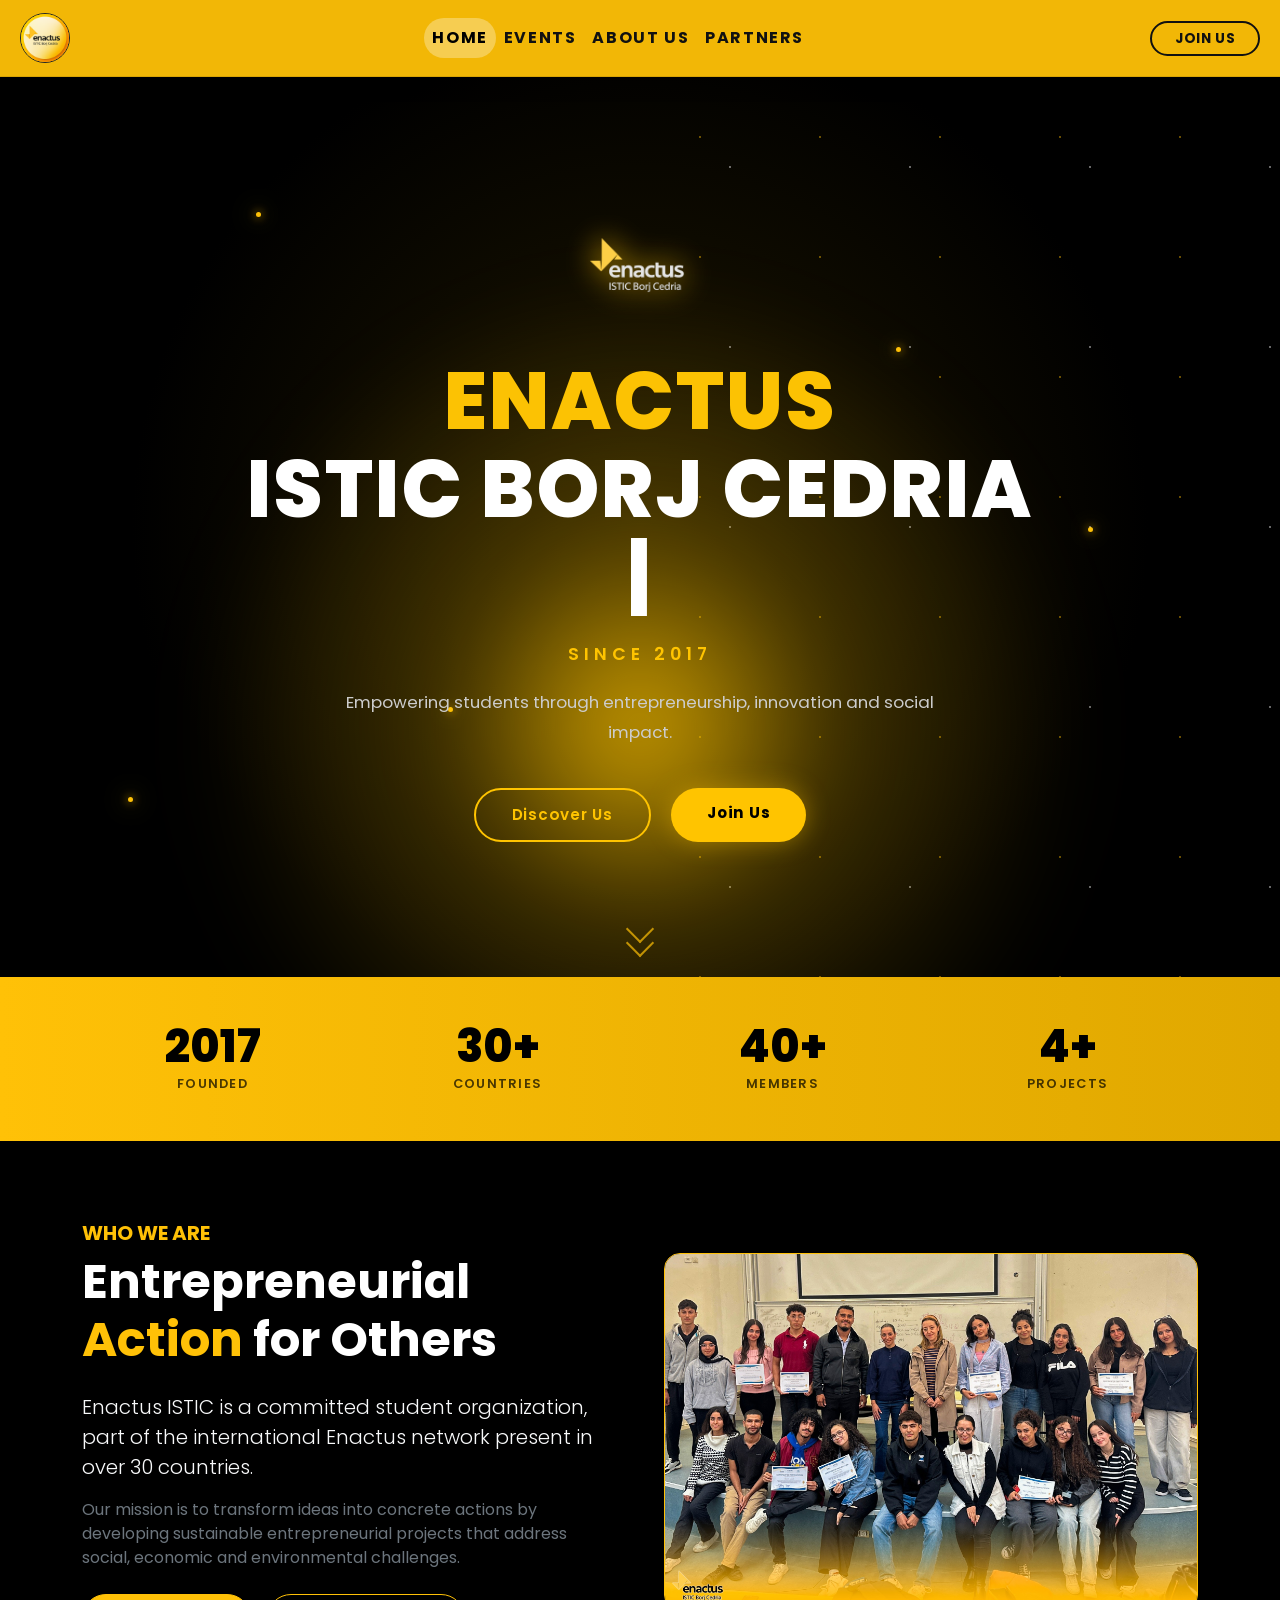
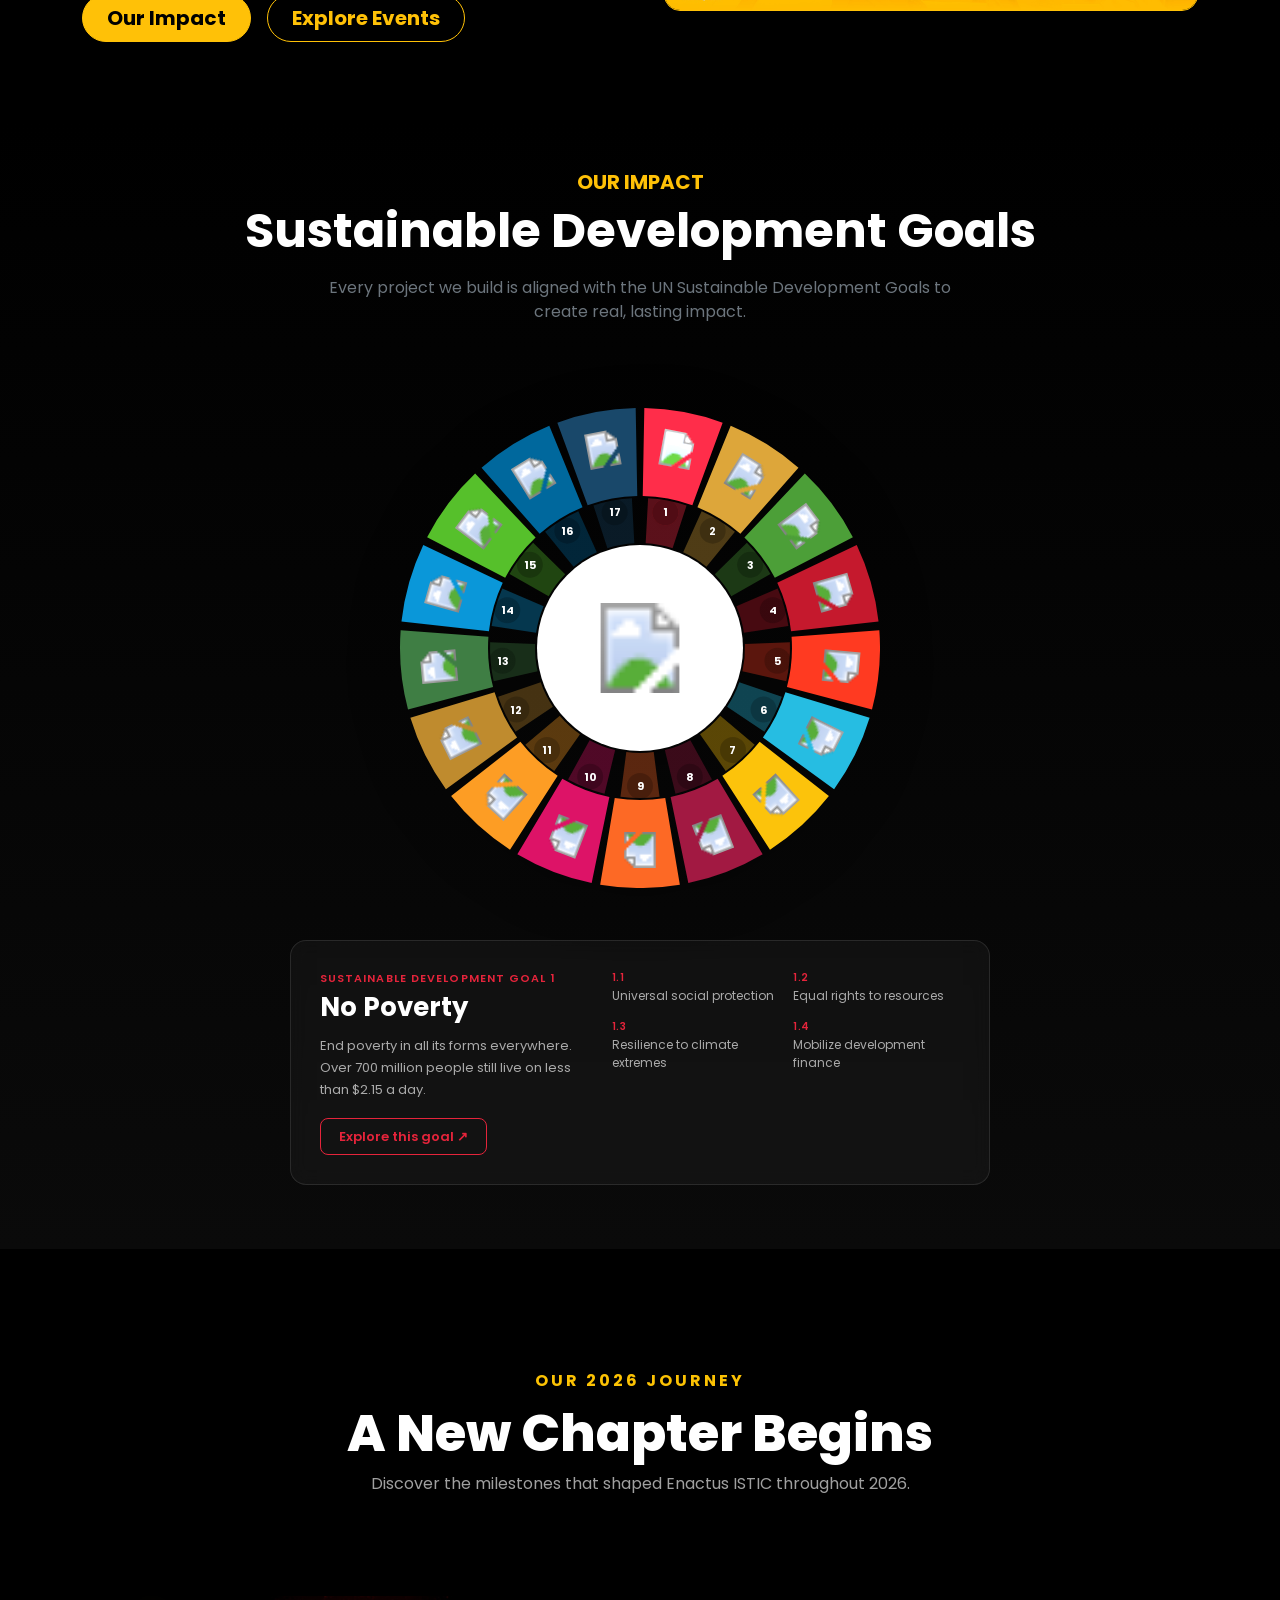
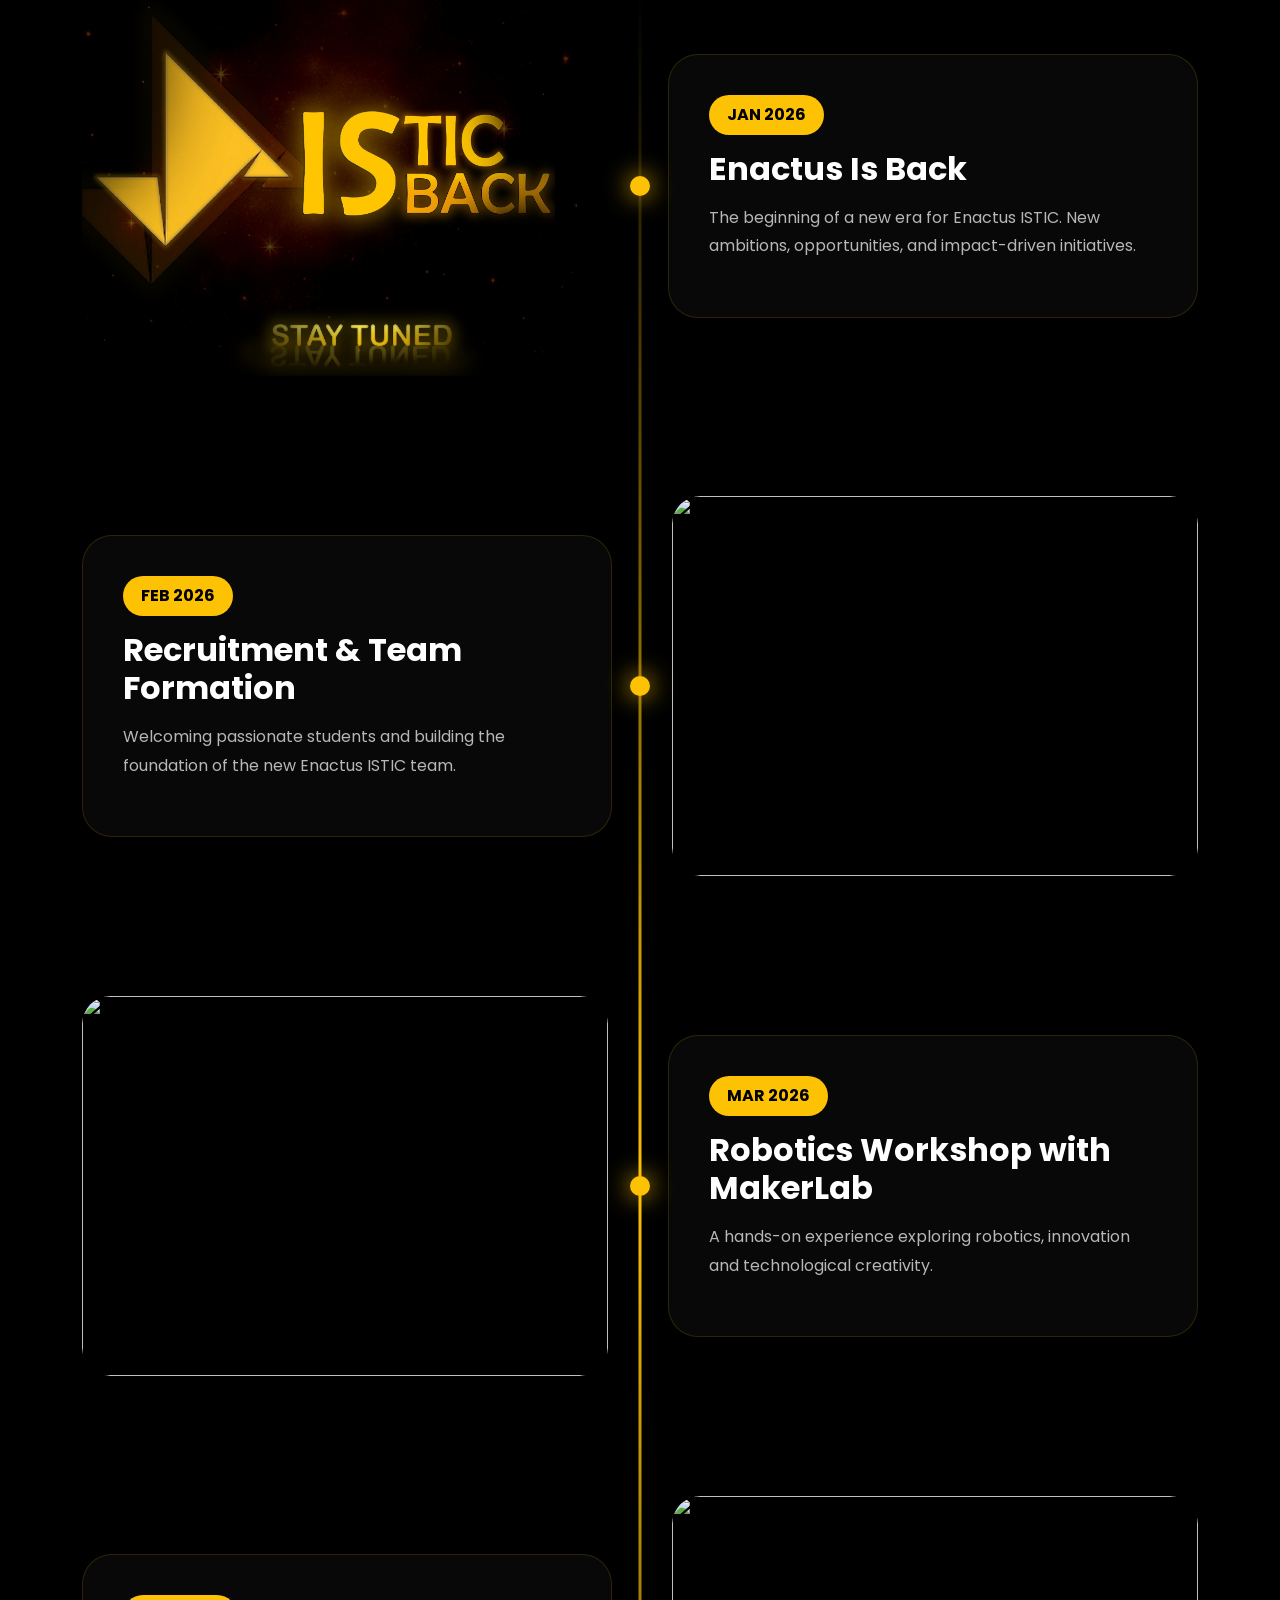
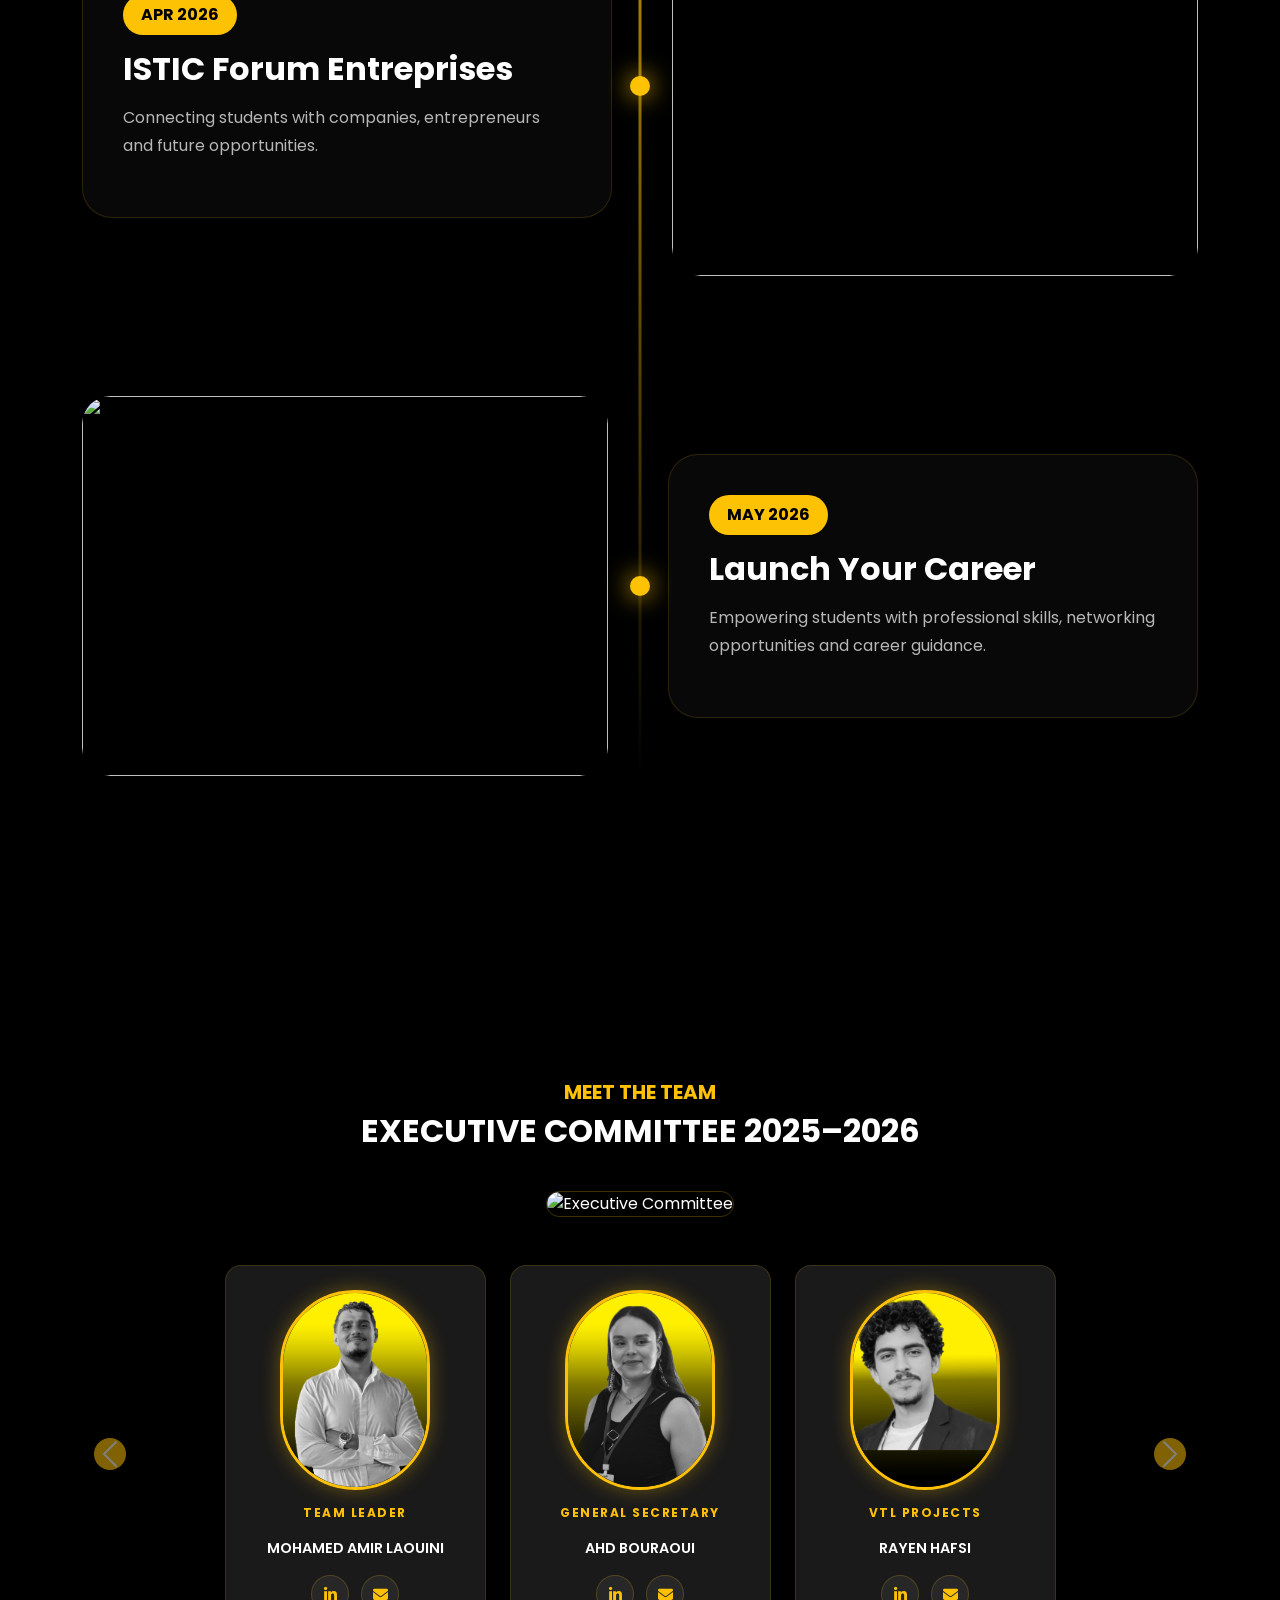
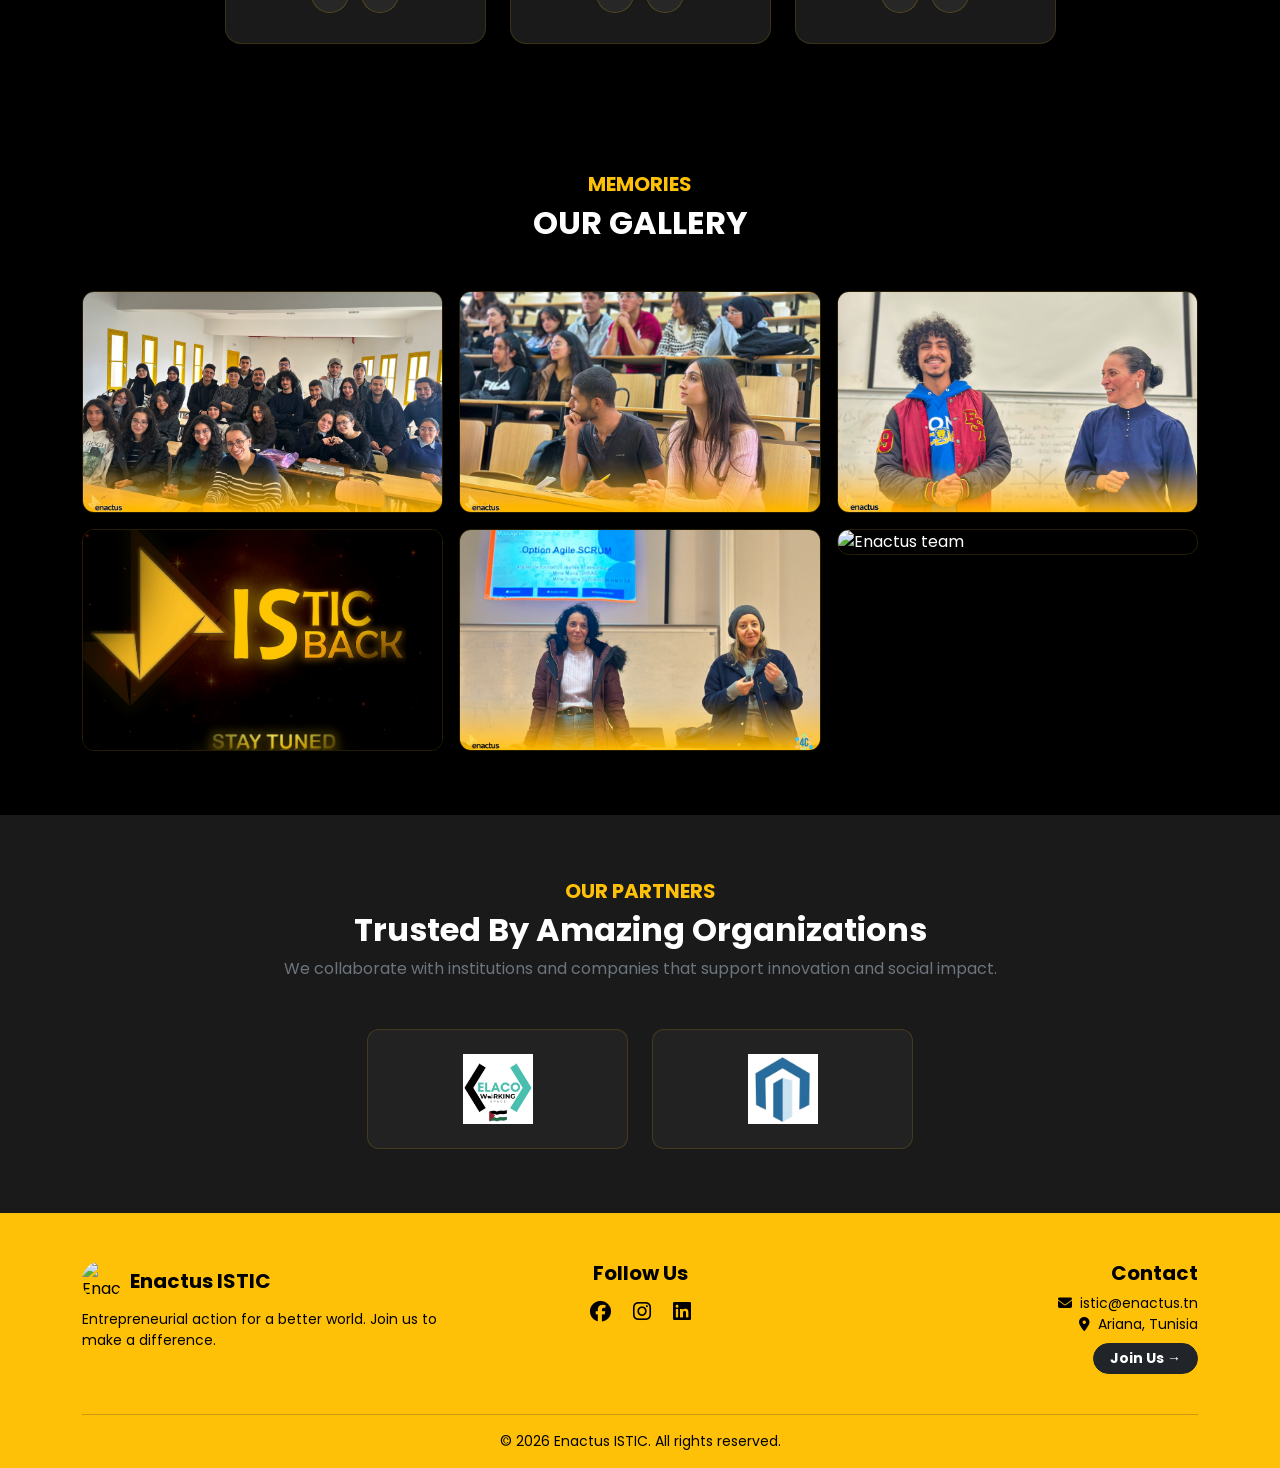
==== commit 3606e624: "Update image source in journey item" ====
--- a/index.html
+++ b/index.html
@@ -165,7 +165,7 @@
             <!-- Event 1 -->
             <div class="journey-item">
                 <div class="journey-image">
-                    <img src="enactus-recru.png" alt="">
+                    <img src="g4.jpg" alt="">
                 </div>
 
                 <div class="journey-content">
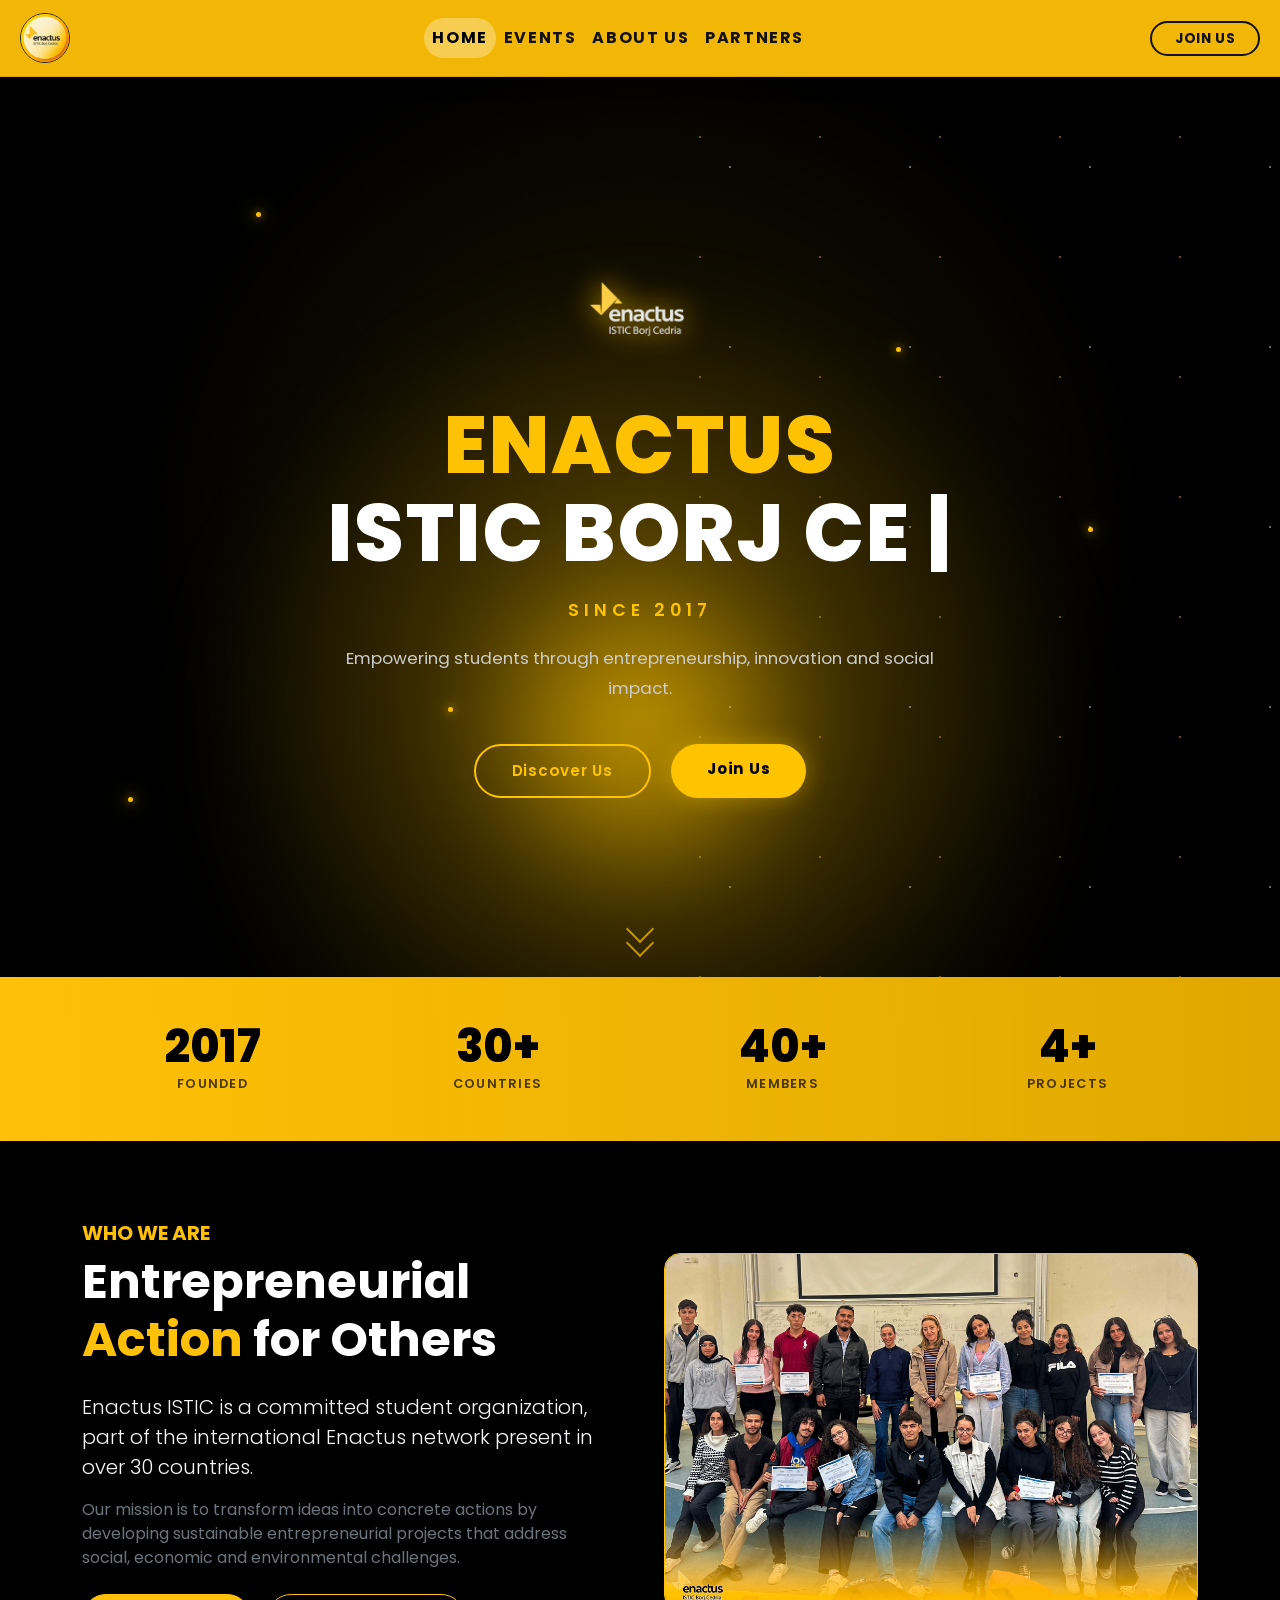
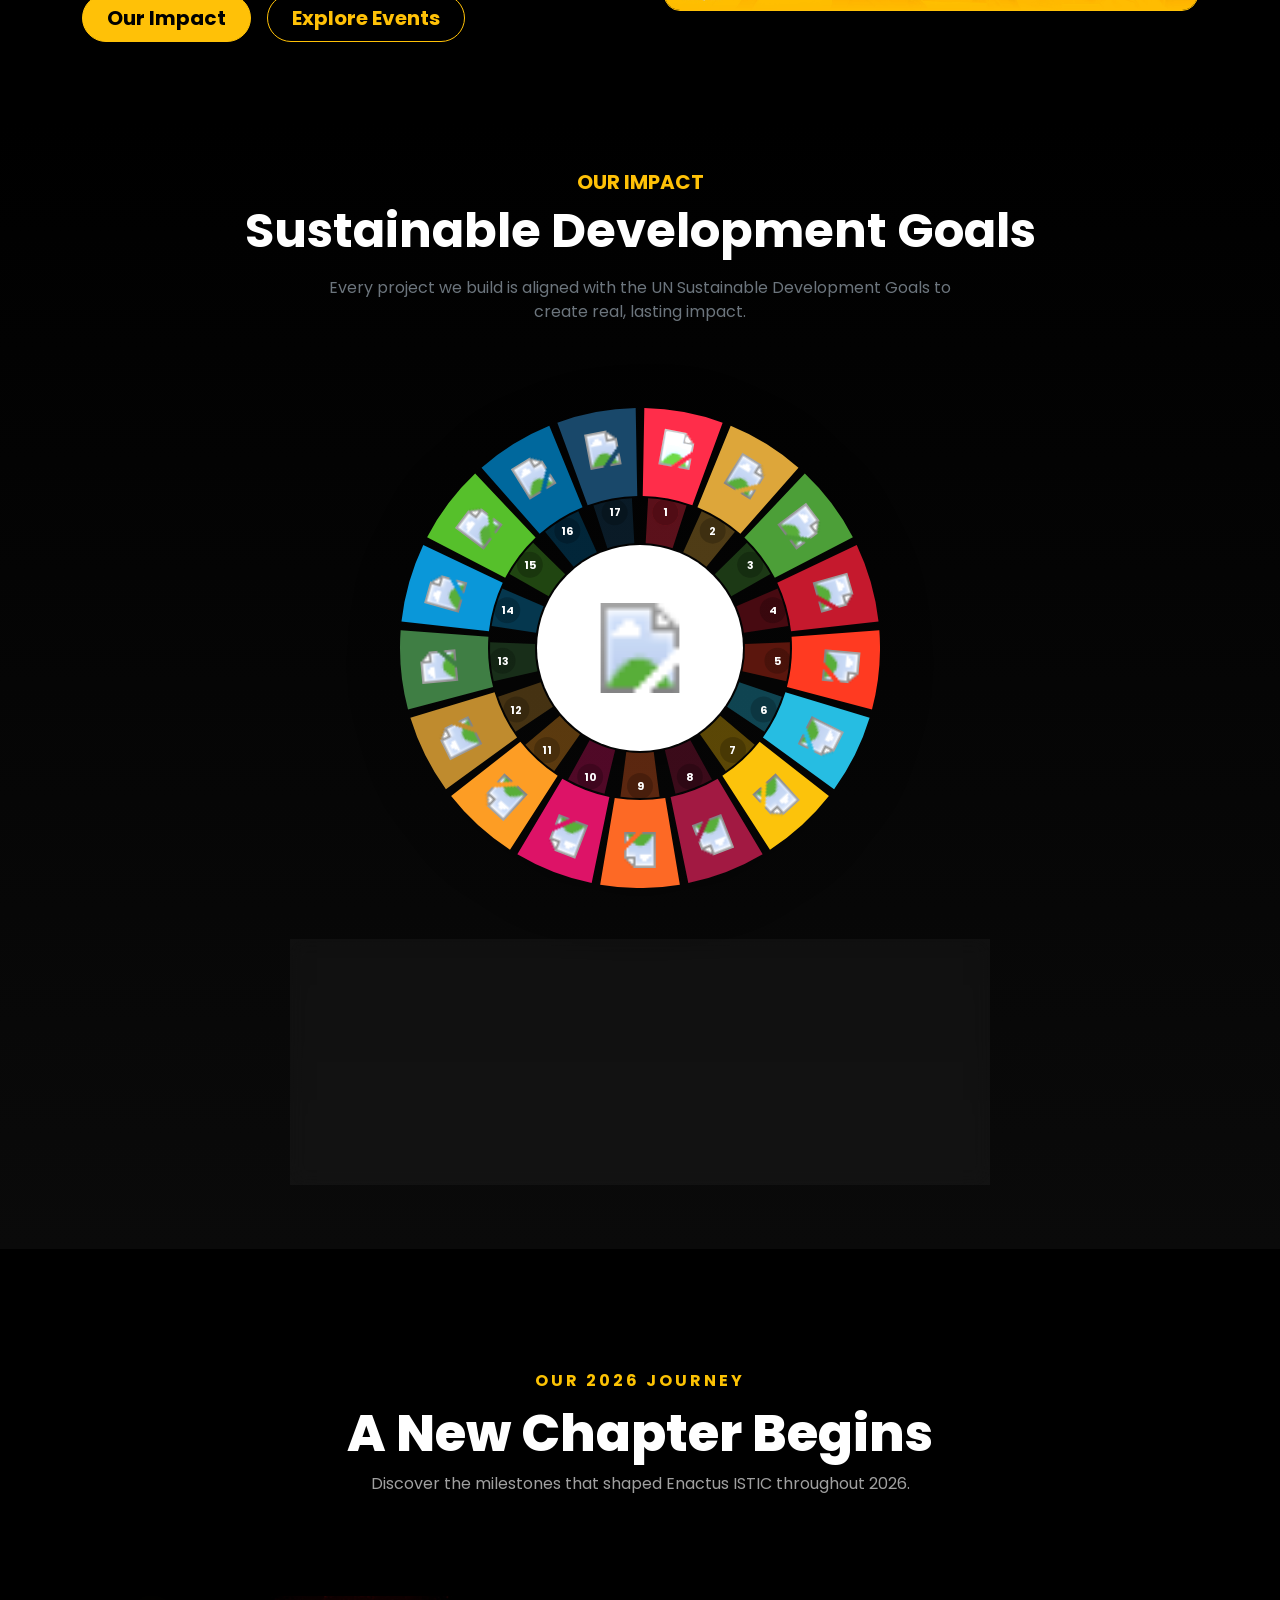
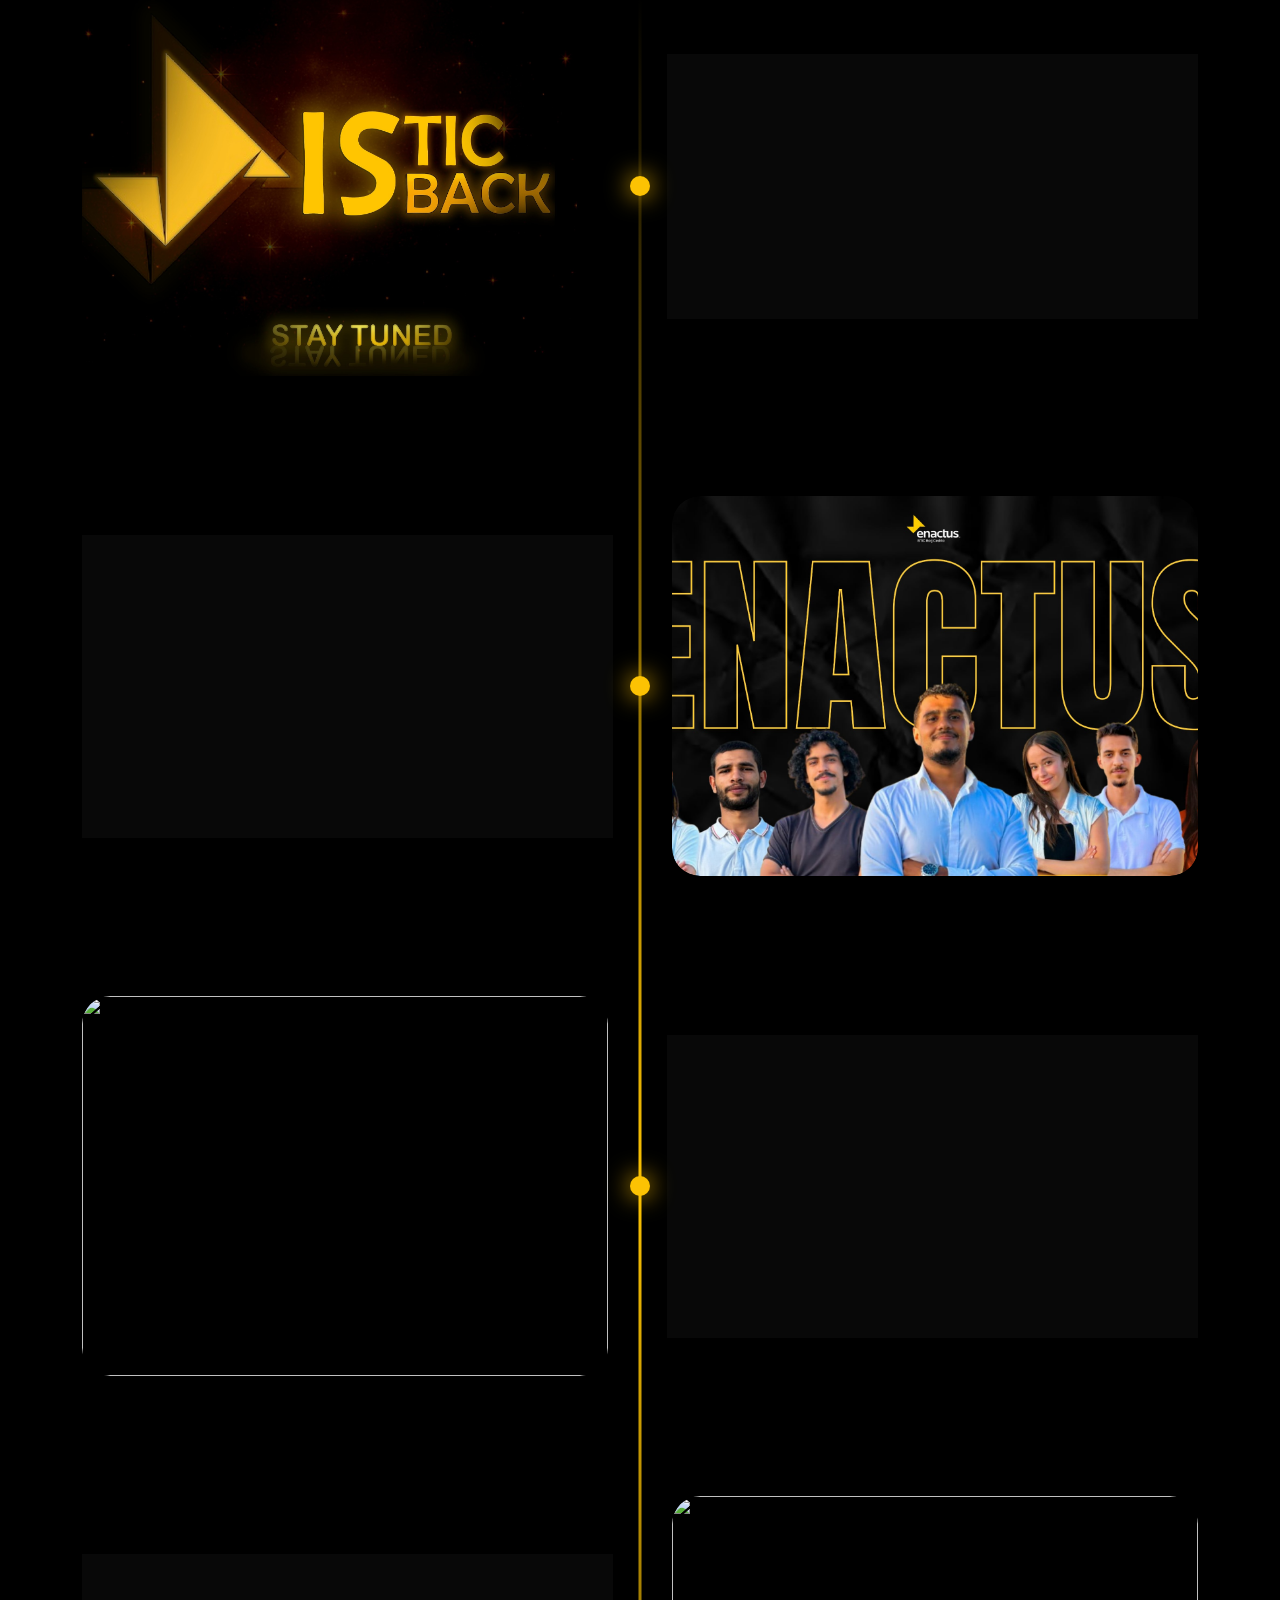
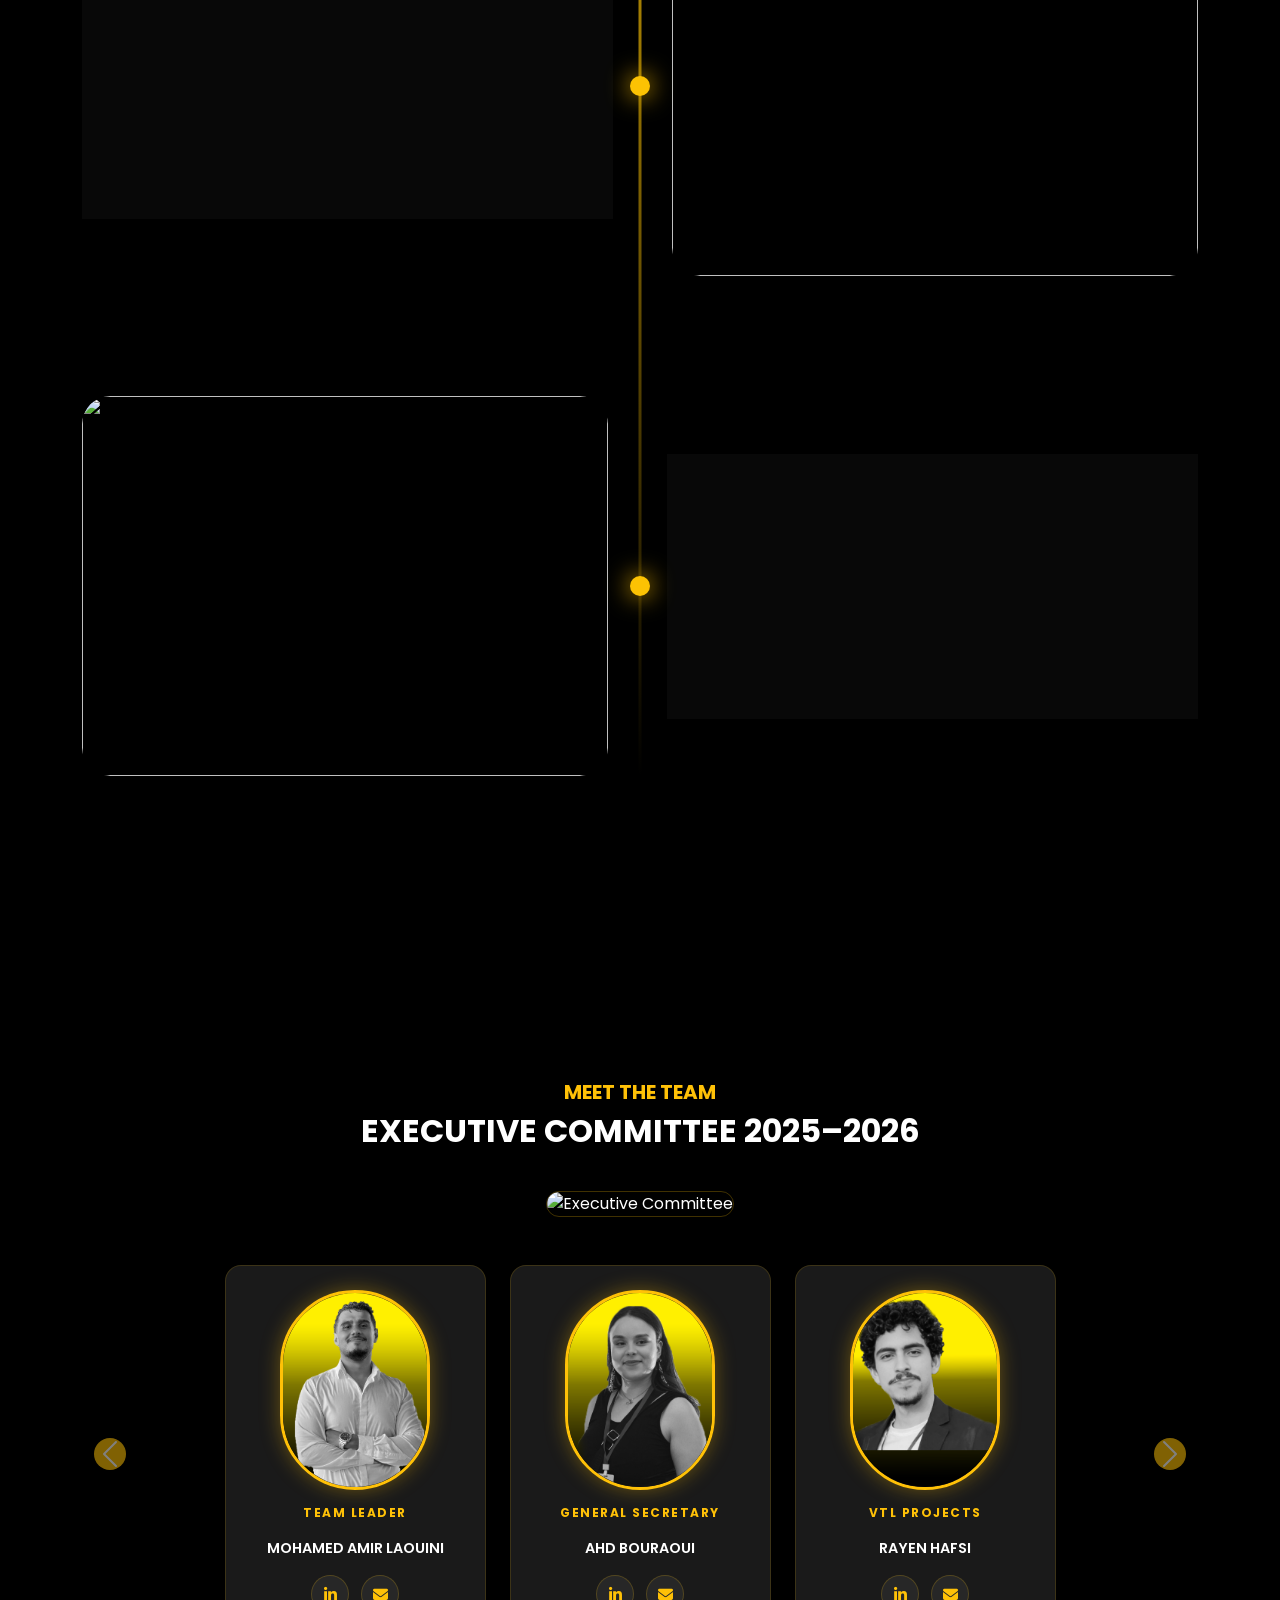
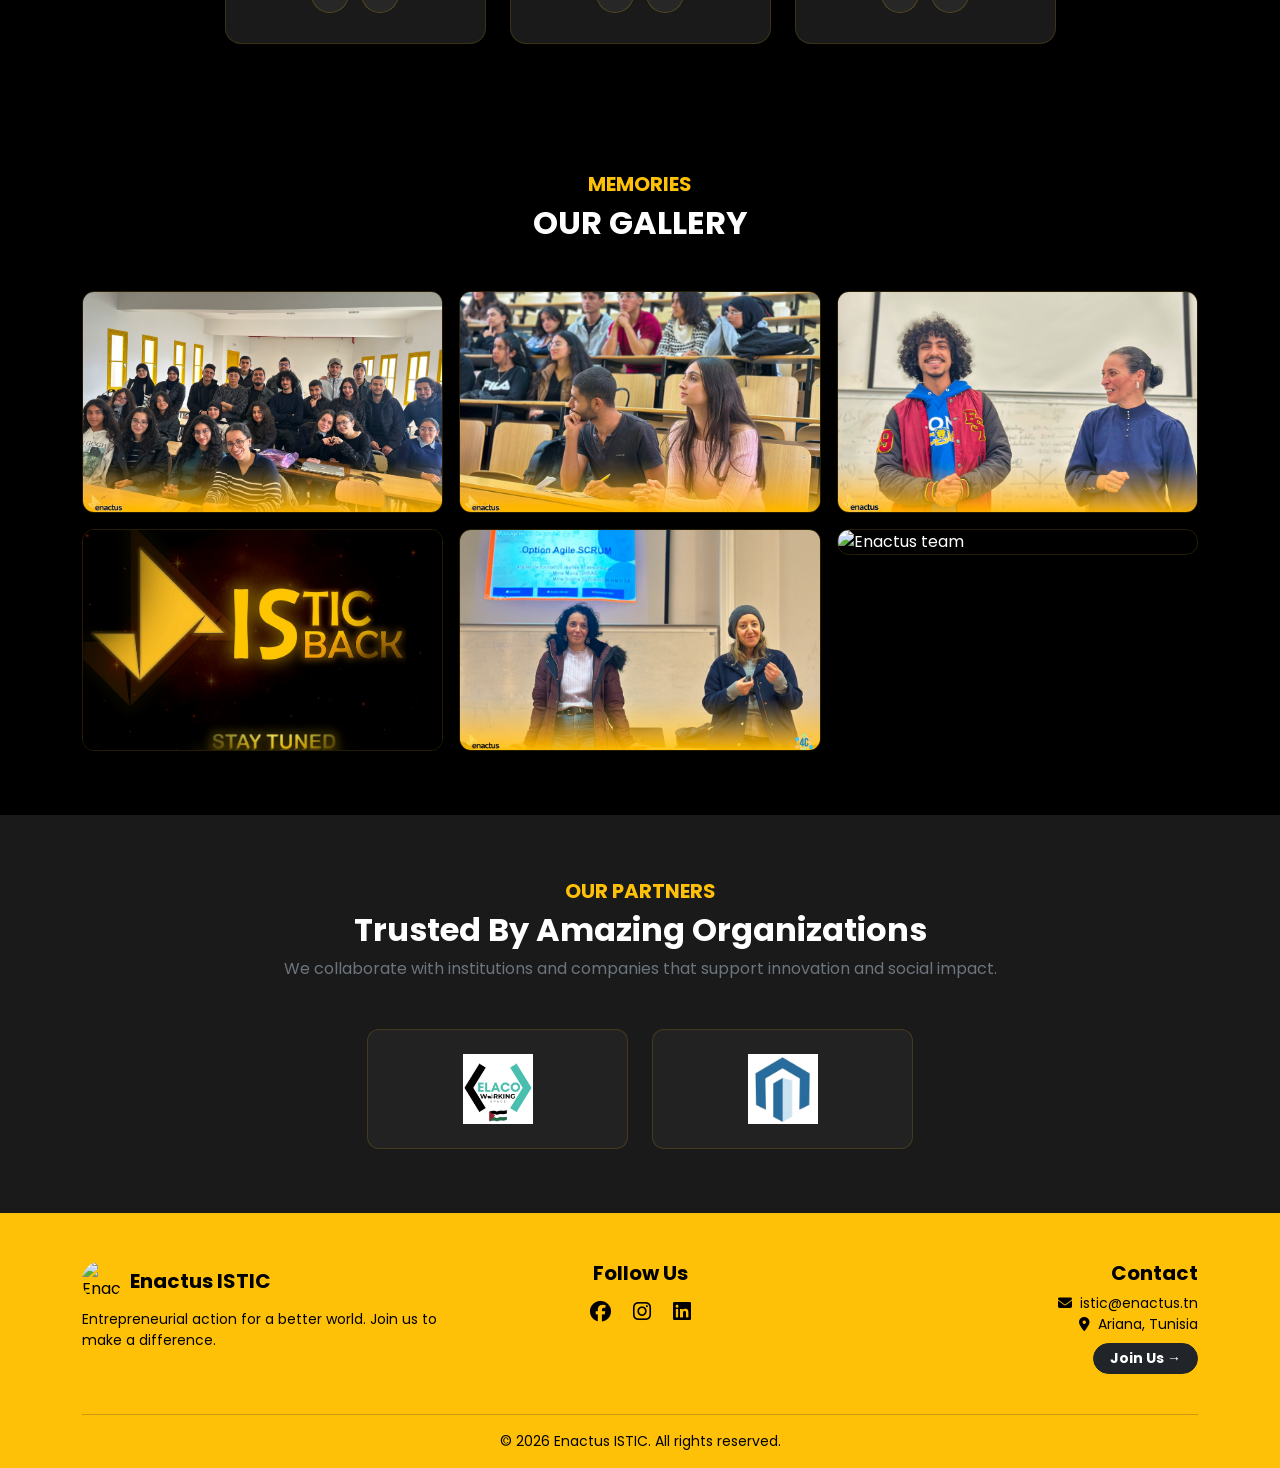
==== commit c7b21595: "Update journey dates and images in index.html" ====
--- a/index.html
+++ b/index.html
@@ -169,7 +169,7 @@
                 </div>
 
                 <div class="journey-content">
-                    <div class="journey-date">JAN 2026</div>
+                    <div class="journey-date">AOUT 2026</div>
                     <h3>Enactus Is Back</h3>
                     <p>
                         The beginning of a new era for Enactus ISTIC.
@@ -181,11 +181,11 @@
             <!-- Event 2 -->
             <div class="journey-item reverse">
                 <div class="journey-image">
-                    <img src="images/recruitment.jpg" alt="">
+                    <img src="background.jpg" alt="">
                 </div>
 
                 <div class="journey-content">
-                    <div class="journey-date">FEB 2026</div>
+                    <div class="journey-date">OCT 2026</div>
                     <h3>Recruitment & Team Formation</h3>
                     <p>
                         Welcoming passionate students and building the foundation
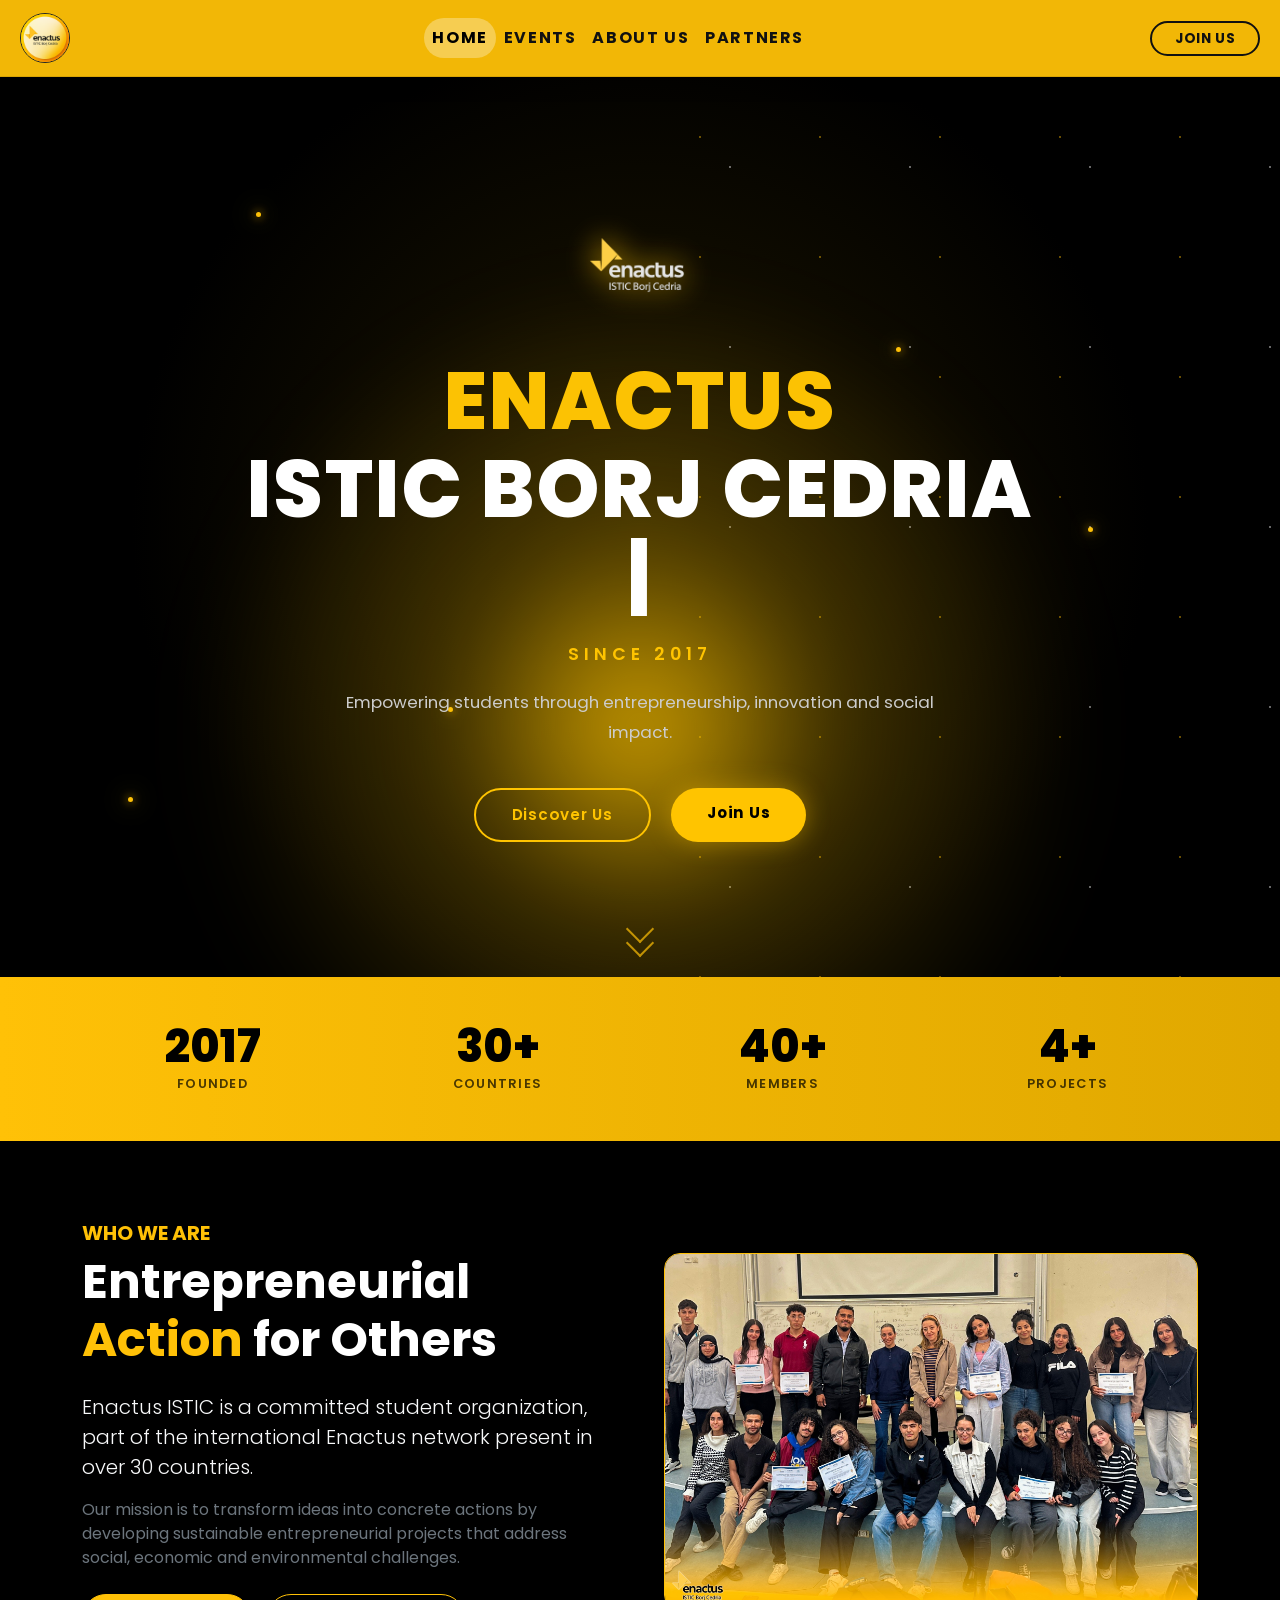
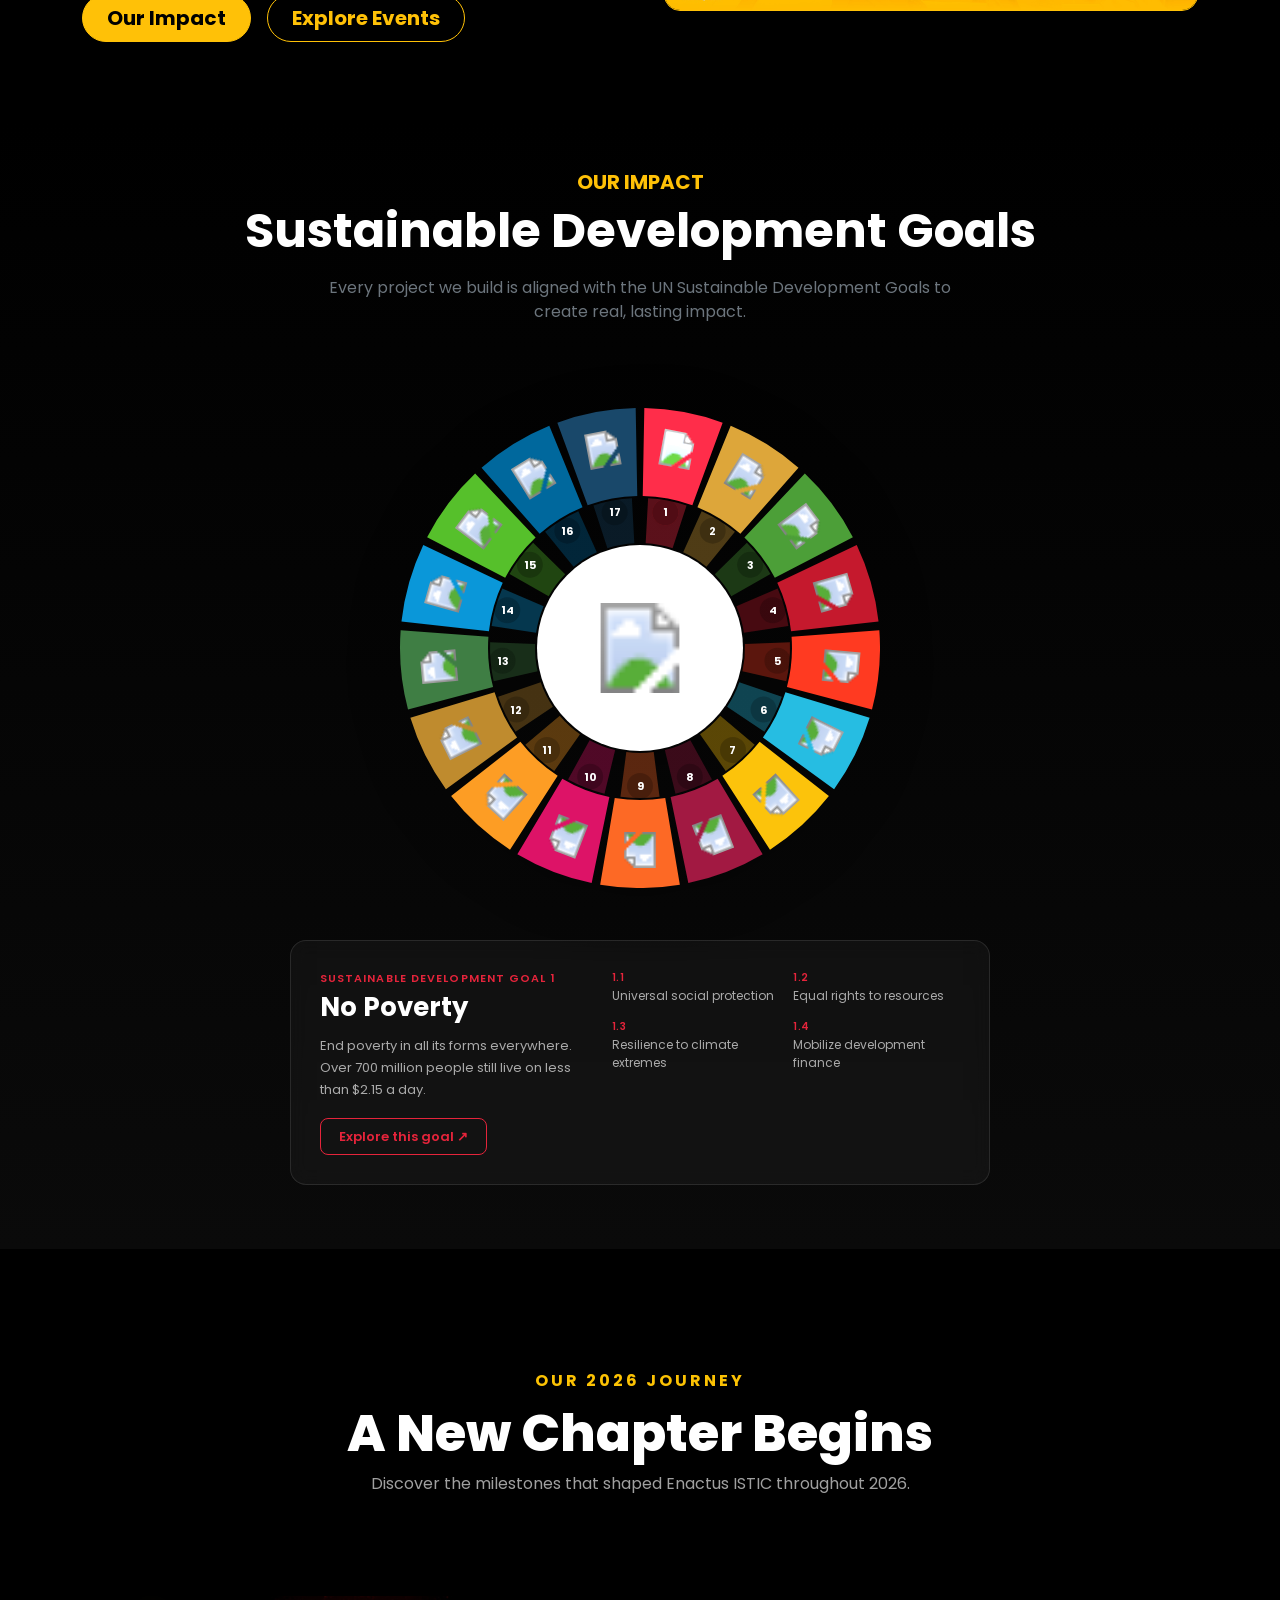
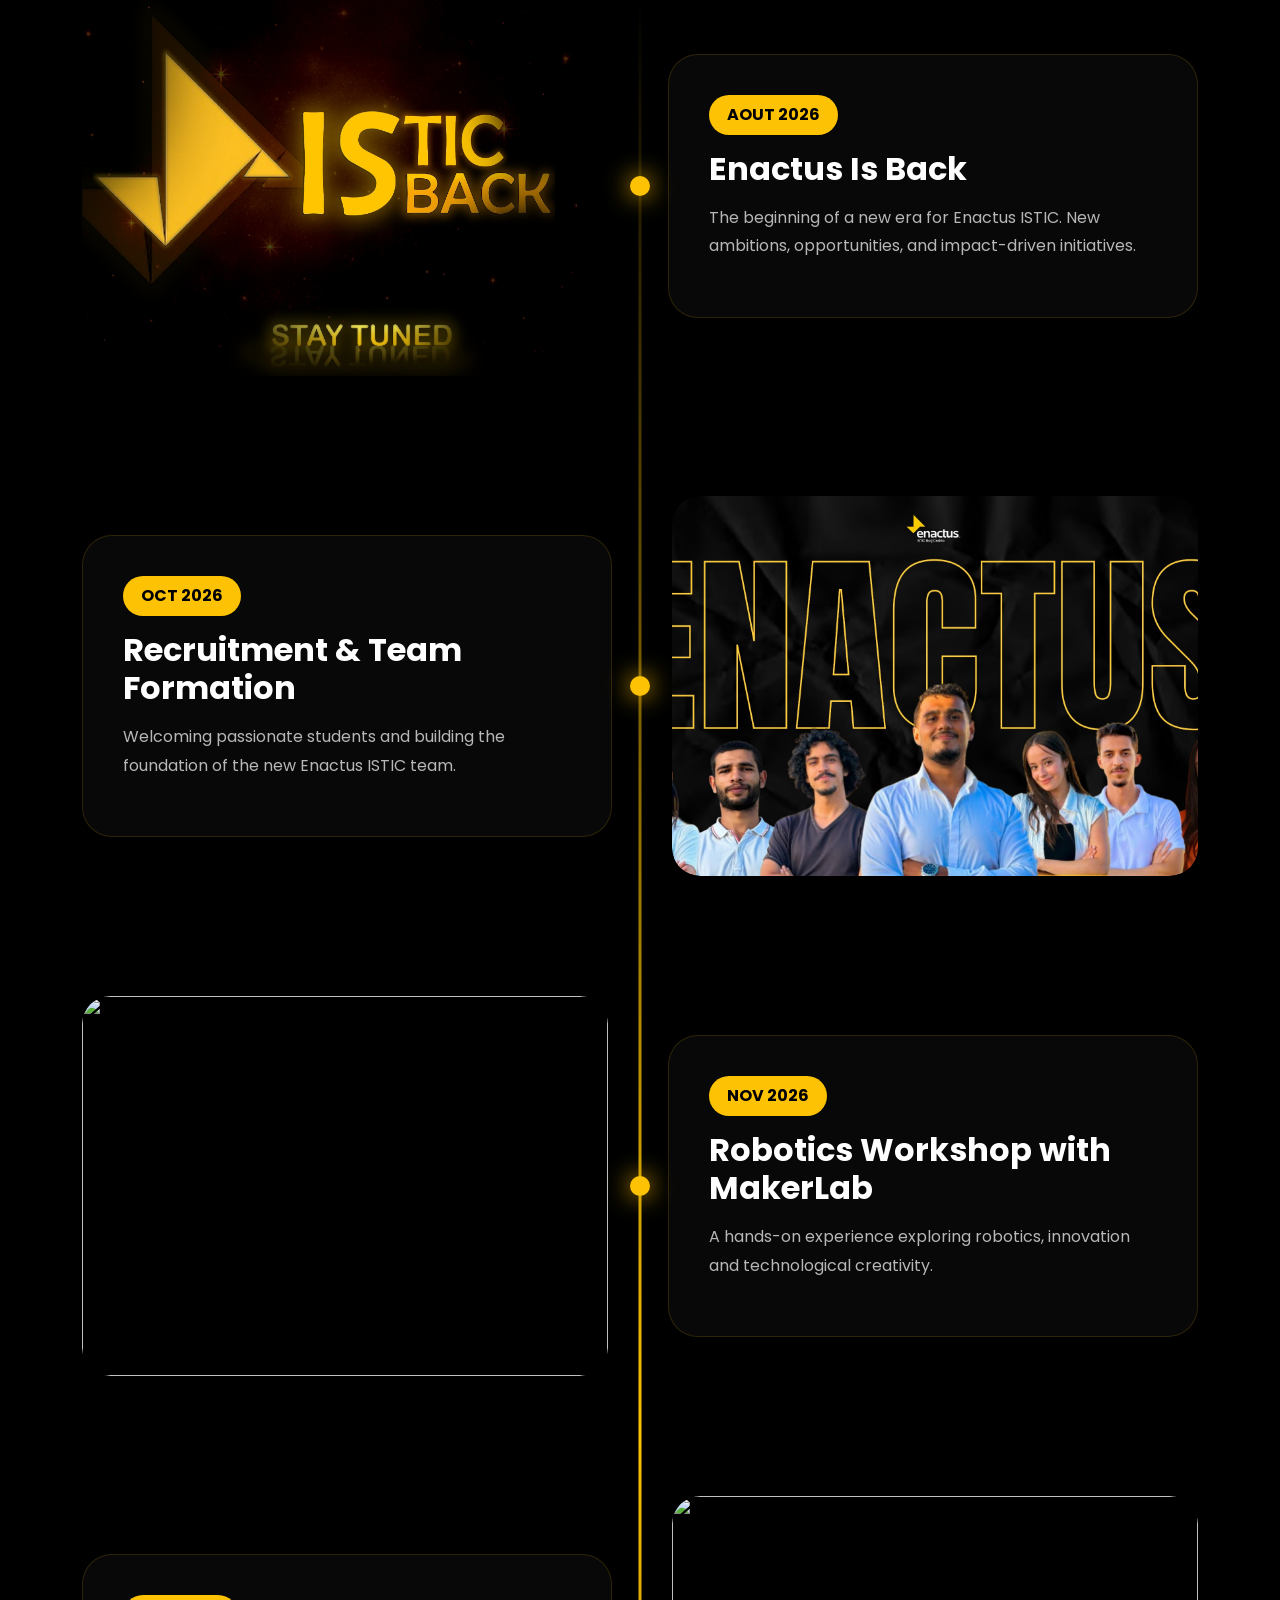
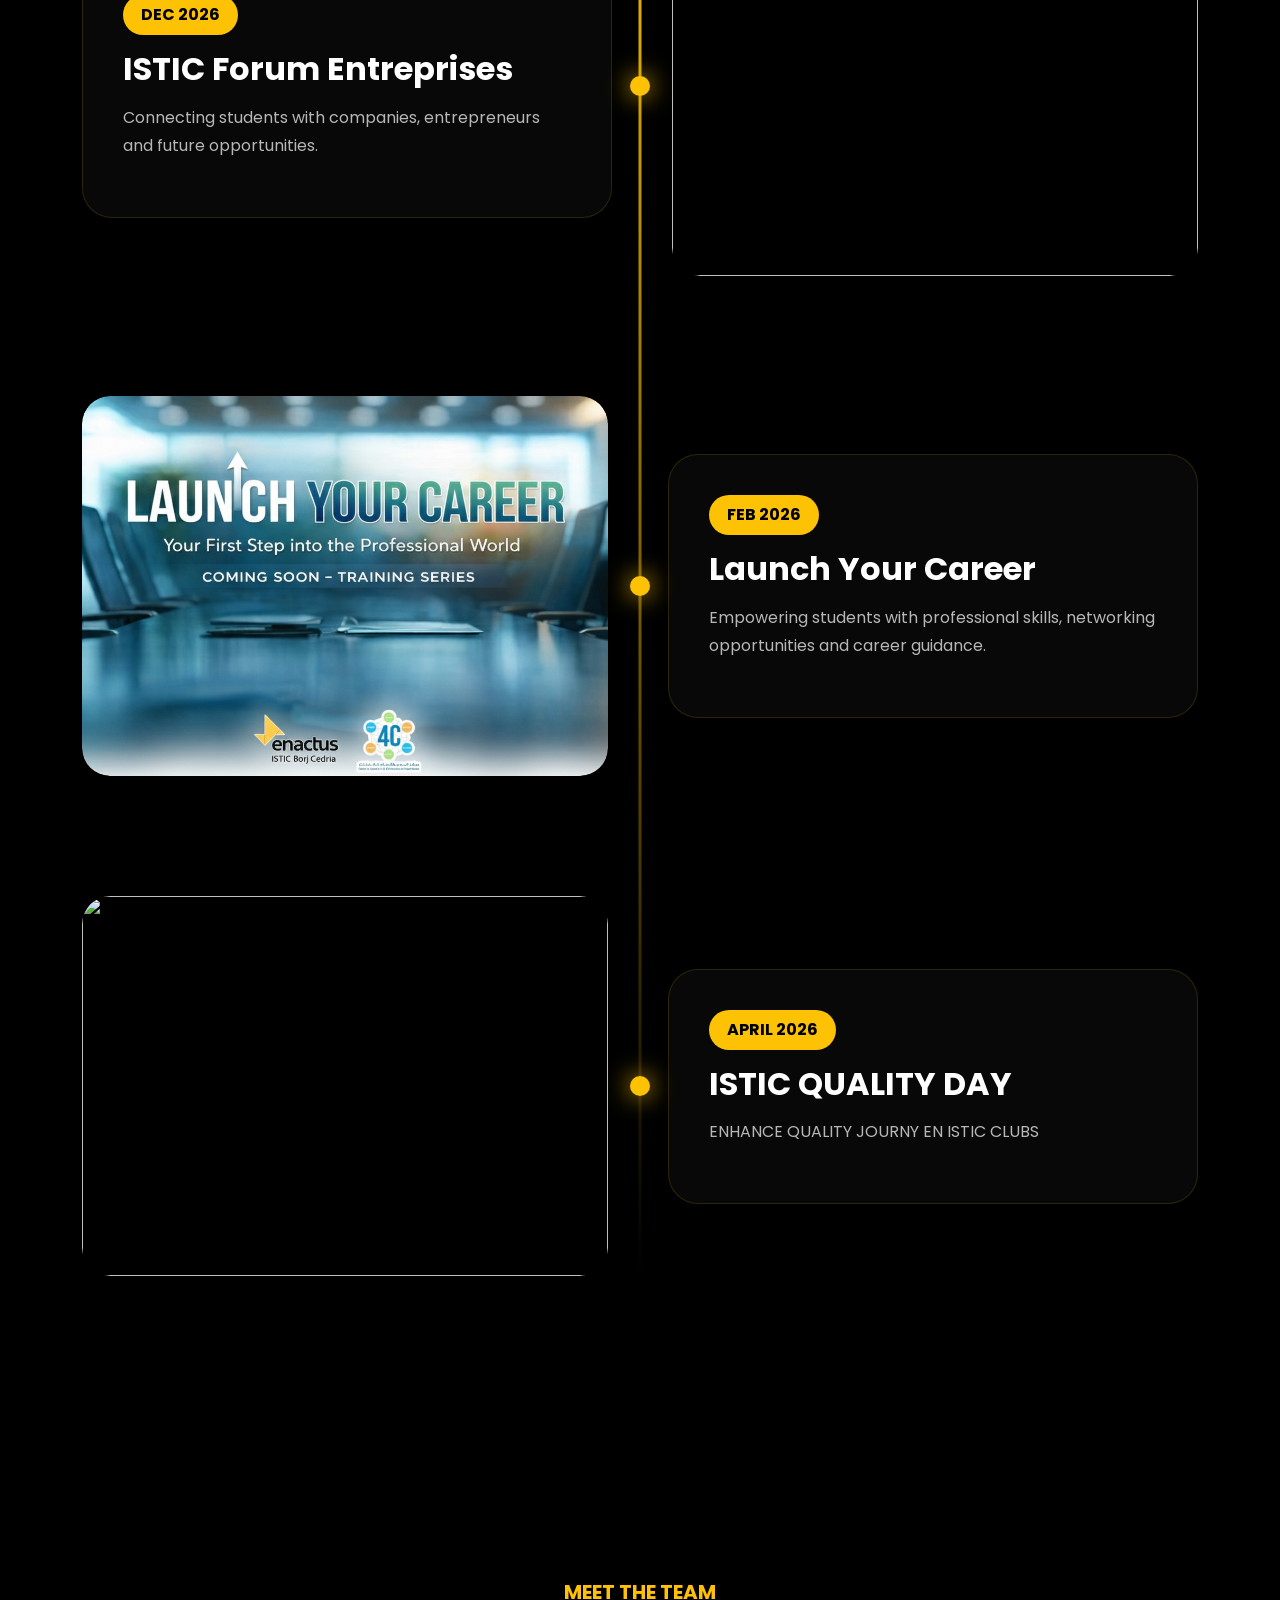
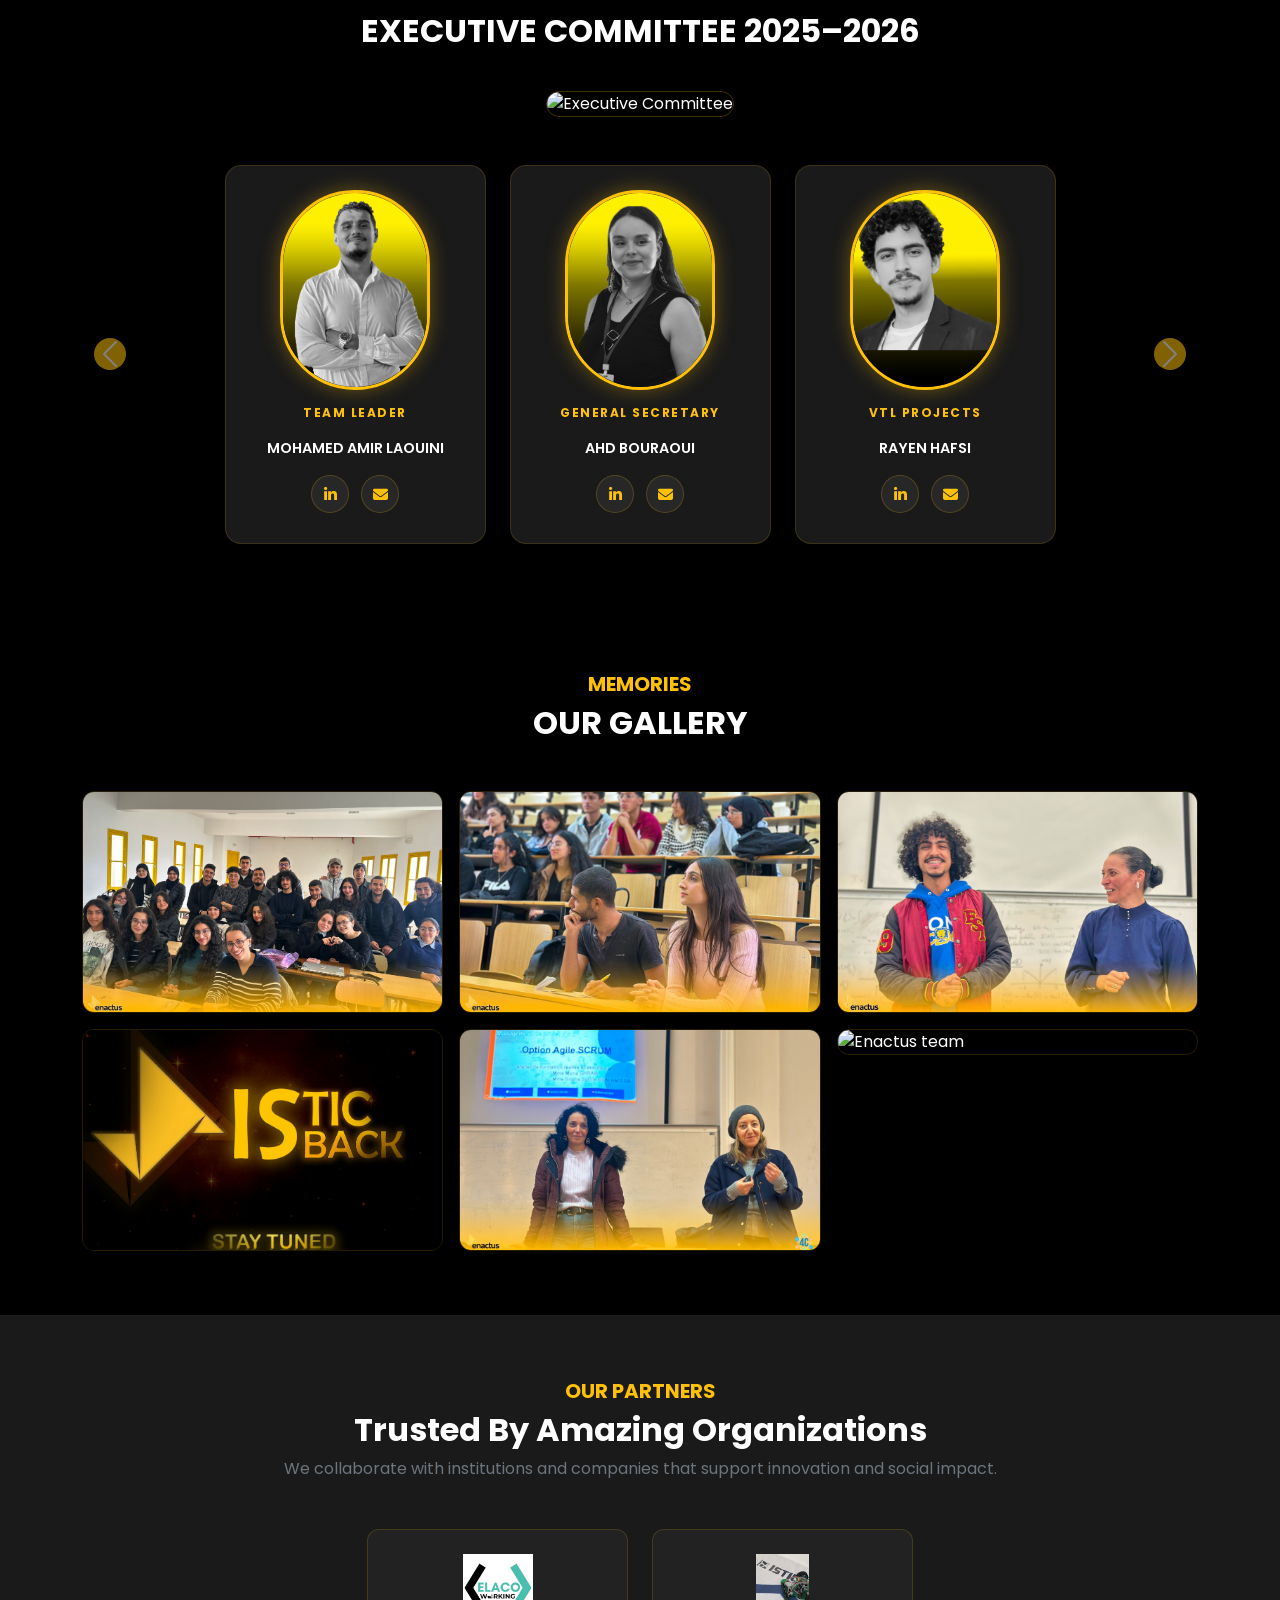
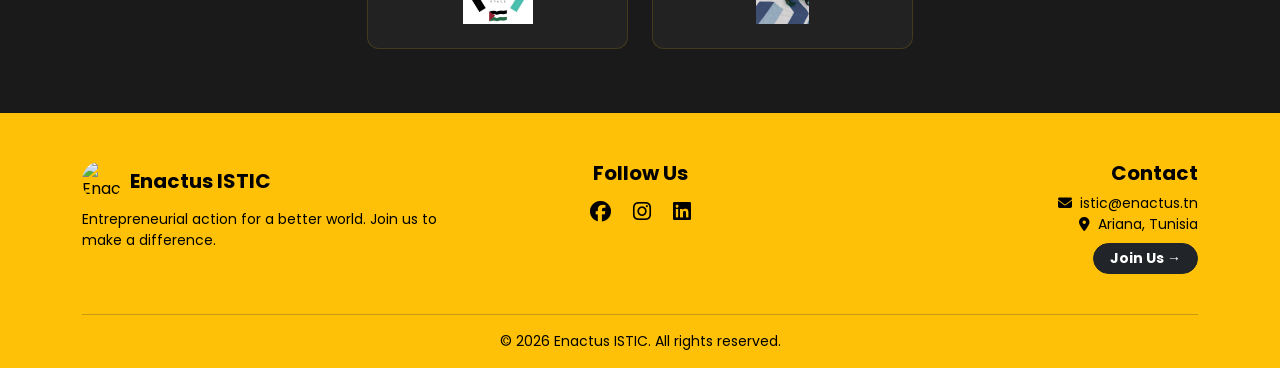
==== commit 220fe663: "Modify event dates and add ISTIC QUALITY DAY Updated event dates and added a new event for ISTIC QUA" ====
--- a/index.html
+++ b/index.html
@@ -201,7 +201,7 @@
                 </div>
 
                 <div class="journey-content">
-                    <div class="journey-date">MAR 2026</div>
+                    <div class="journey-date">NOV 2026</div>
                     <h3>Robotics Workshop with MakerLab</h3>
                     <p>
                         A hands-on experience exploring robotics,
@@ -213,11 +213,11 @@
             <!-- Event 4 -->
             <div class="journey-item reverse">
                 <div class="journey-image">
-                    <img src="images/forum.jpg" alt="">
+                    <img src="forum.jpg" alt="">
                 </div>
 
                 <div class="journey-content">
-                    <div class="journey-date">APR 2026</div>
+                    <div class="journey-date">DEC 2026</div>
                     <h3>ISTIC Forum Entreprises</h3>
                     <p>
                         Connecting students with companies,
@@ -229,19 +229,35 @@
             <!-- Event 5 -->
             <div class="journey-item">
                 <div class="journey-image">
-                    <img src="images/career.jpg" alt="">
+                    <img src="career.jpg" alt="">
                 </div>
 
                 <div class="journey-content">
-                    <div class="journey-date">MAY 2026</div>
+                    <div class="journey-date">FEB 2026</div>
                     <h3>Launch Your Career</h3>
                     <p>
                         Empowering students with professional skills,
                         networking opportunities and career guidance.
                     </p>
                 </div>
-            </div>
-
+                
+            </div>
+
+              <!-- Event 6 -->
+            <div class="journey-item">
+                <div class="journey-image">
+                    <img src="QUALITY.jpg" alt="">
+                </div>
+
+                <div class="journey-content">
+                    <div class="journey-date">APRIL 2026</div>
+                    <h3>ISTIC QUALITY DAY </h3>
+                    <p>
+                        ENHANCE QUALITY JOURNY EN ISTIC CLUBS
+                    </p>
+                </div>
+                
+            </div>
         </div>
 
     </div>
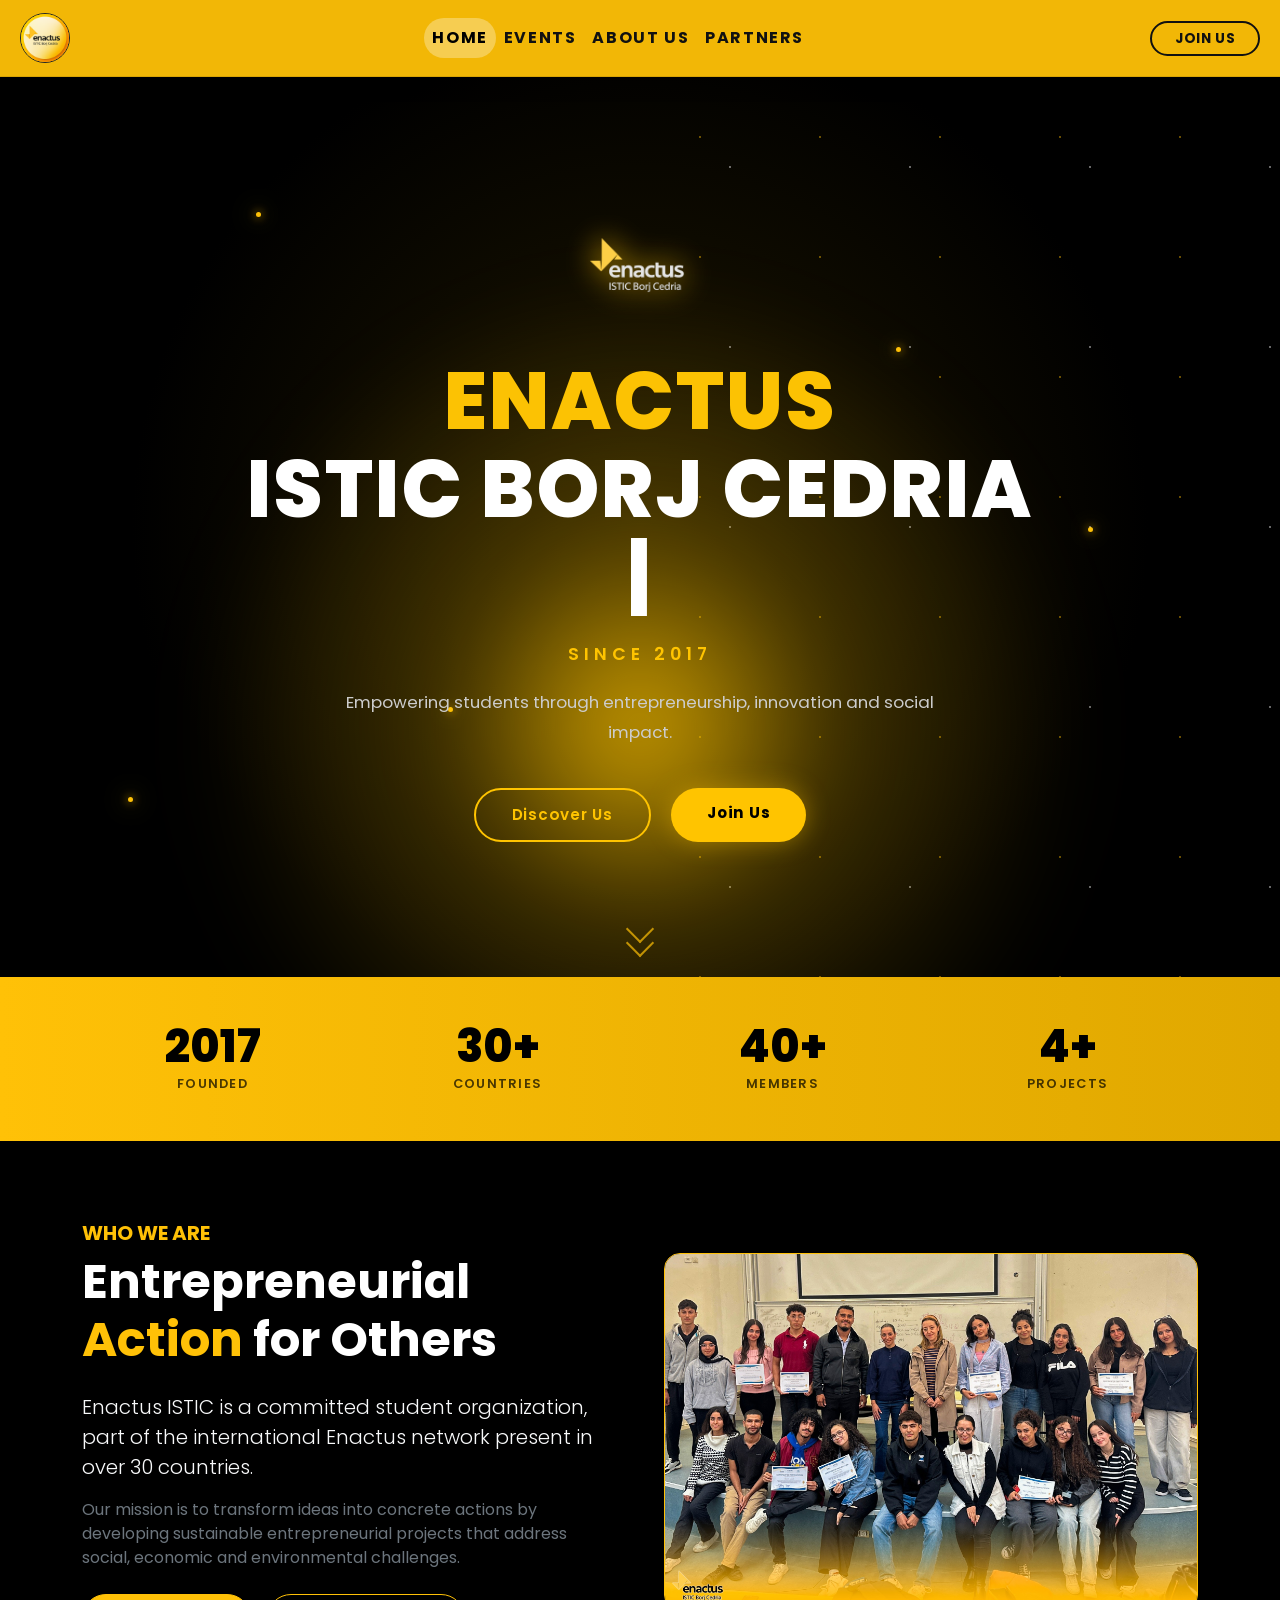
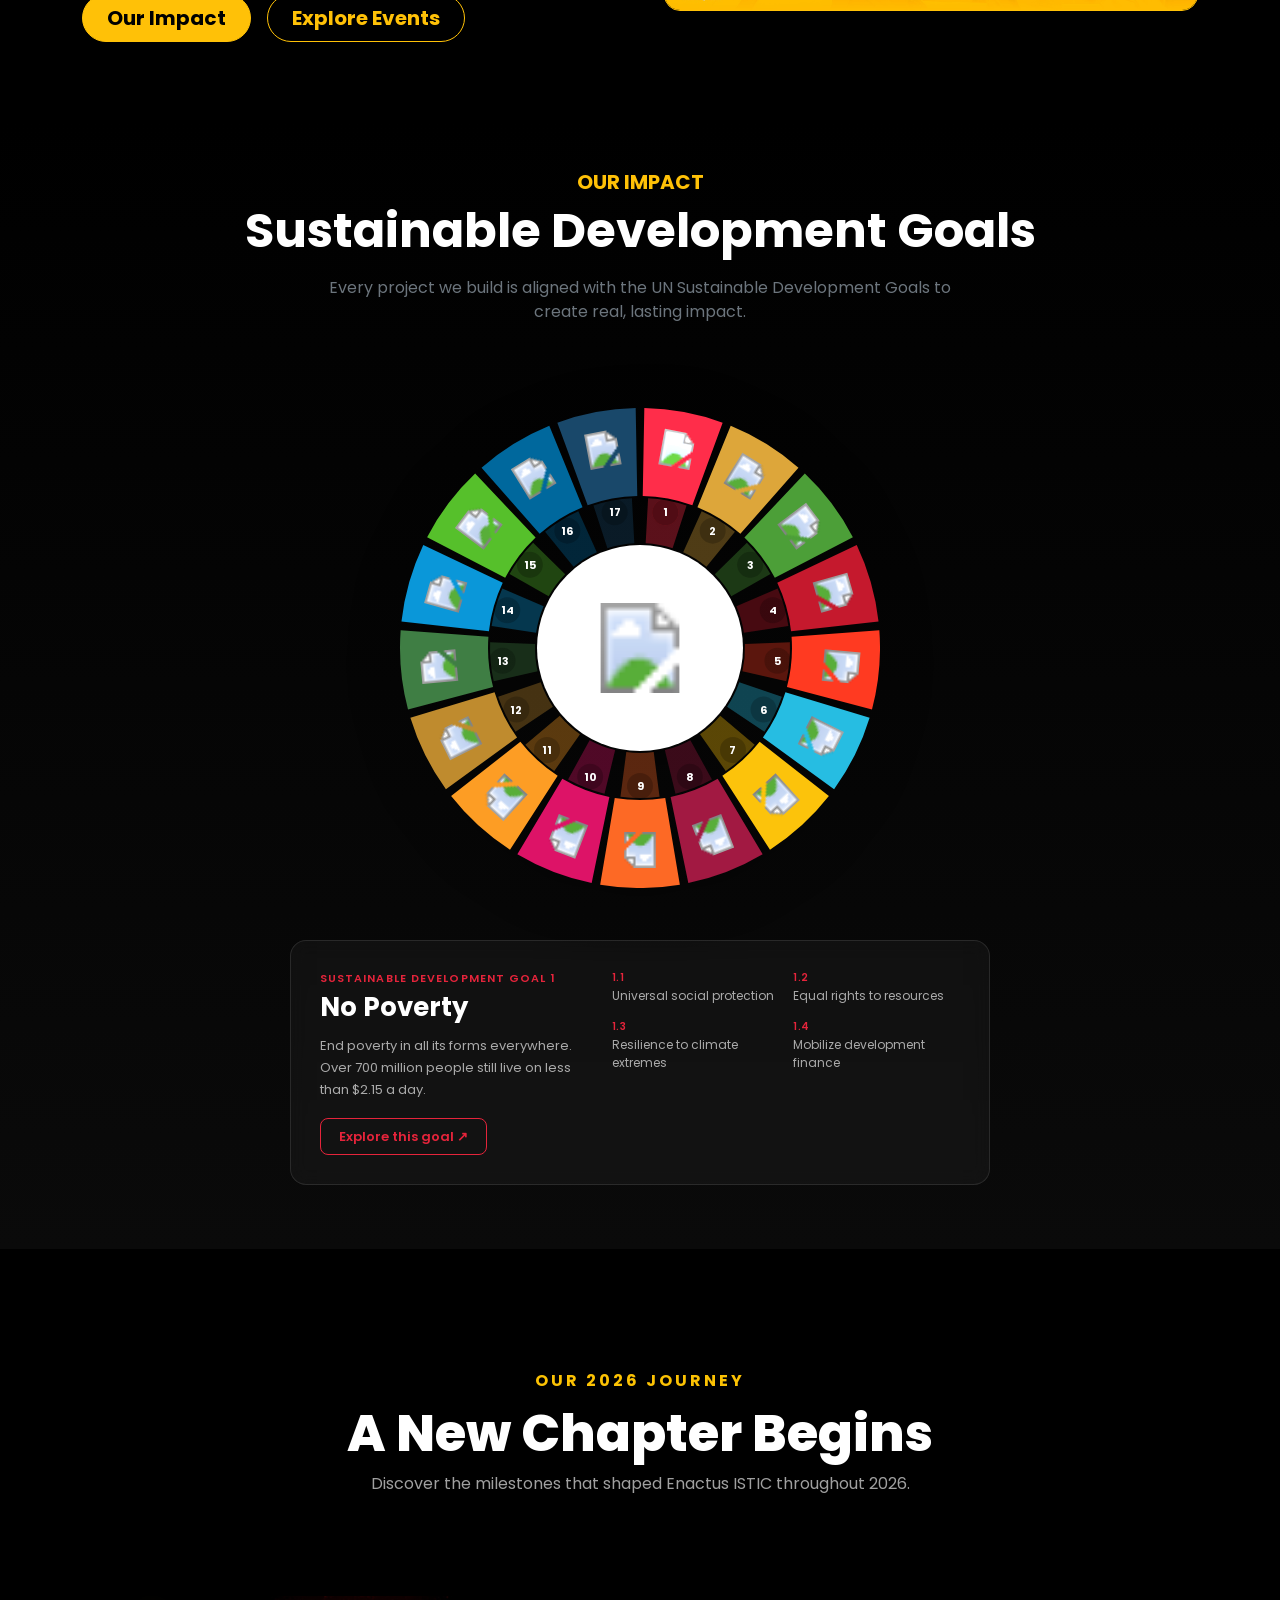
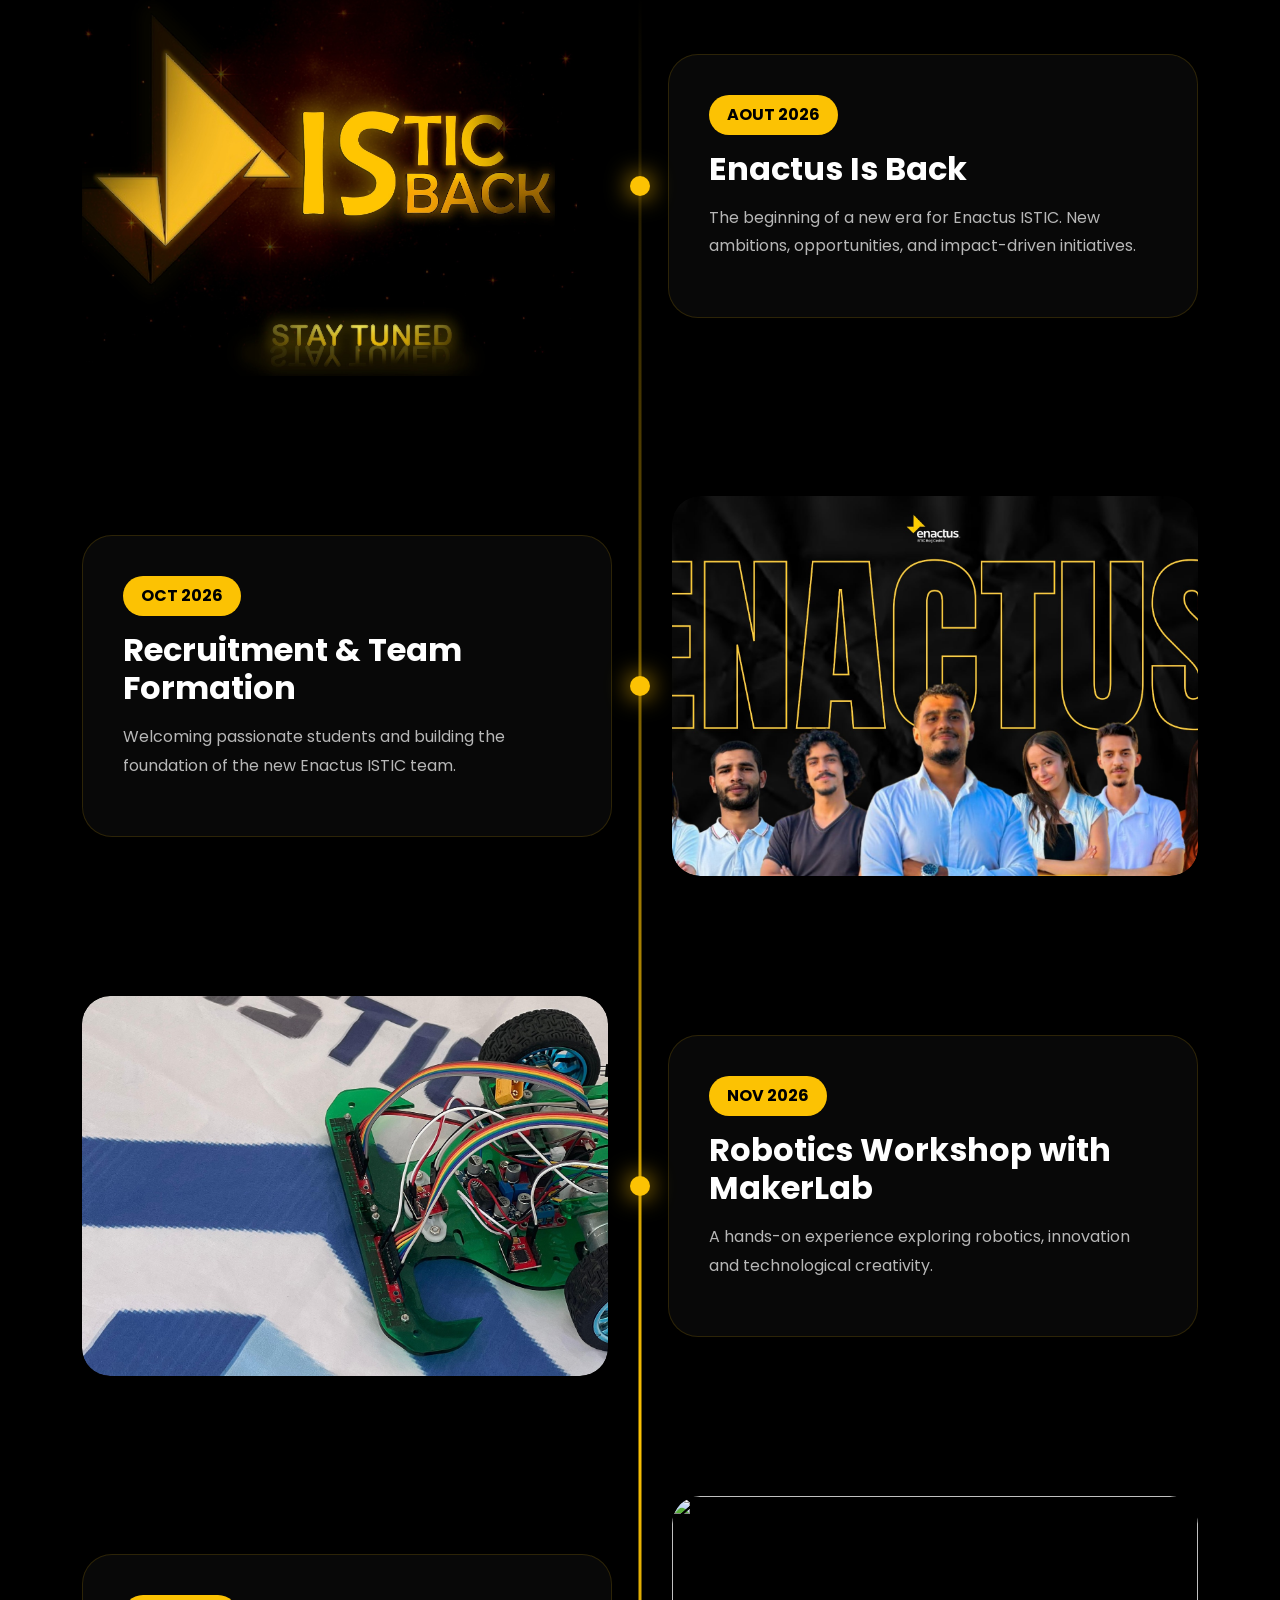
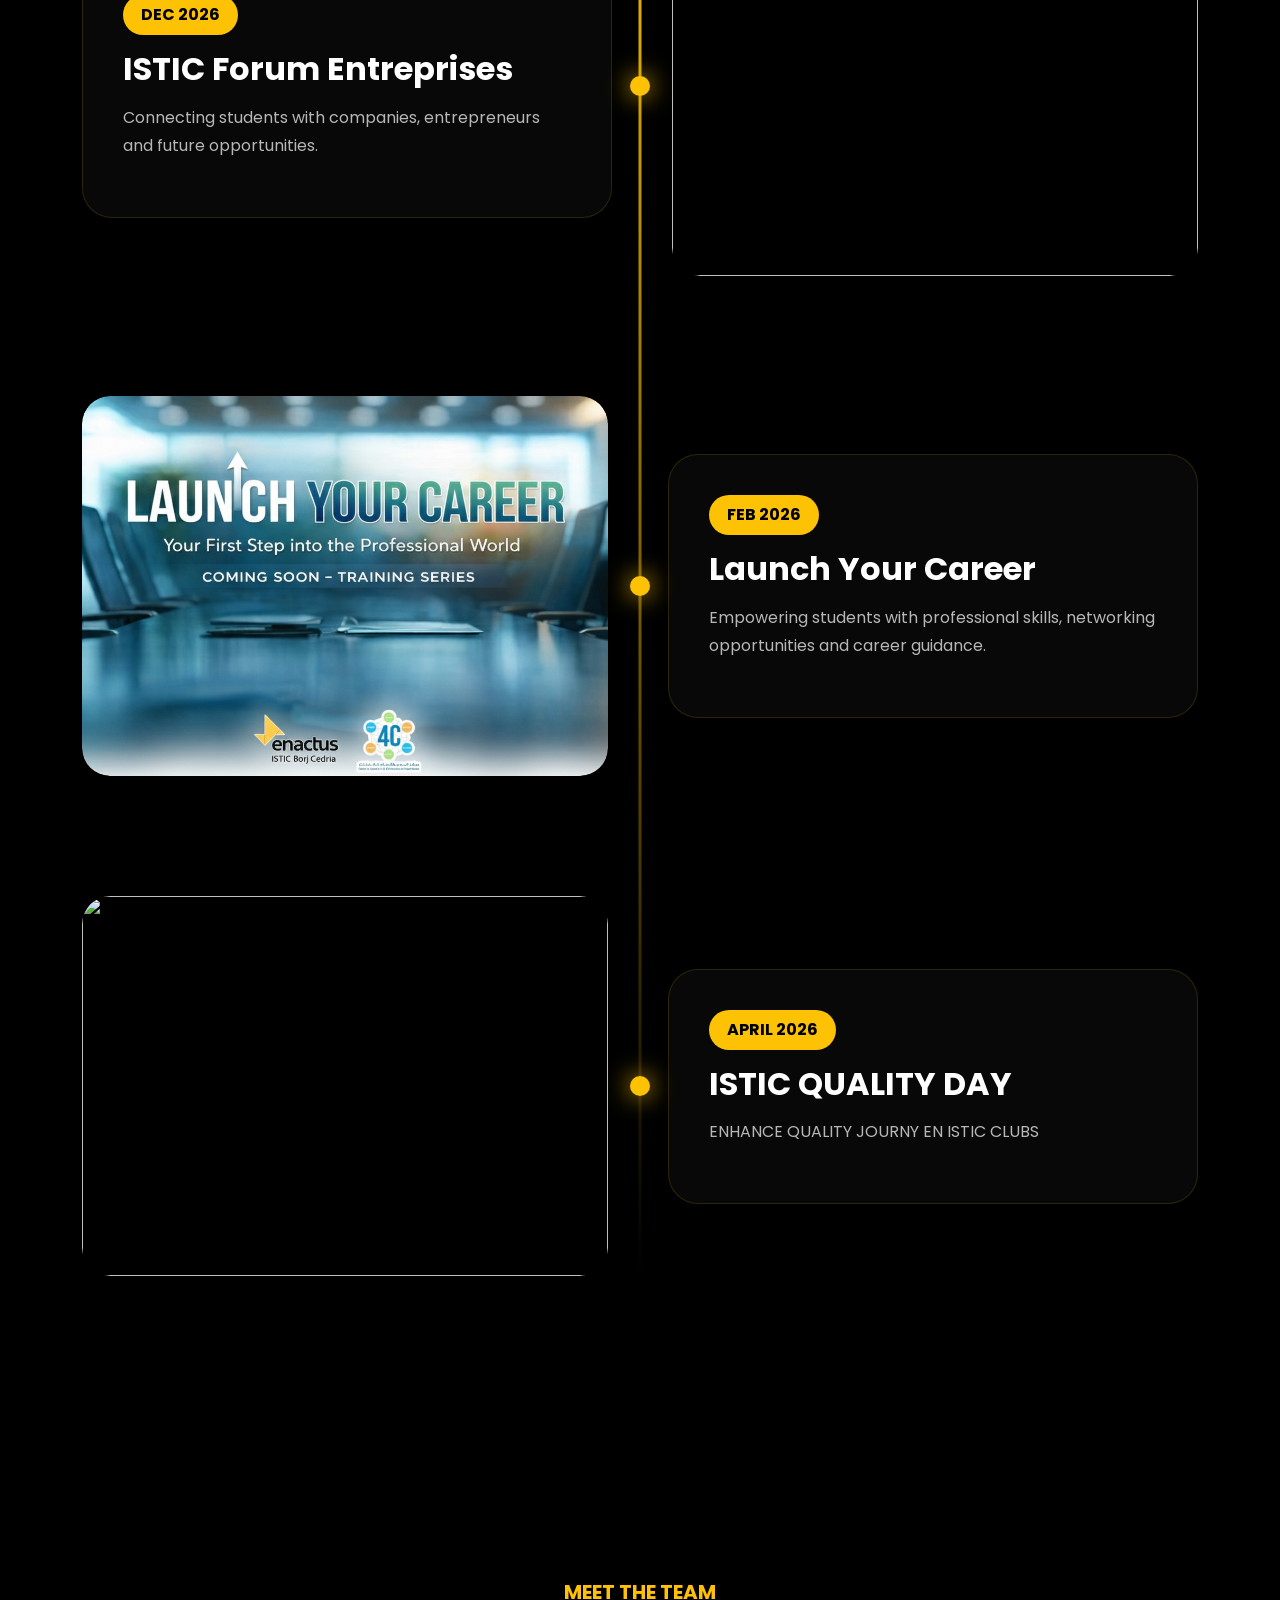
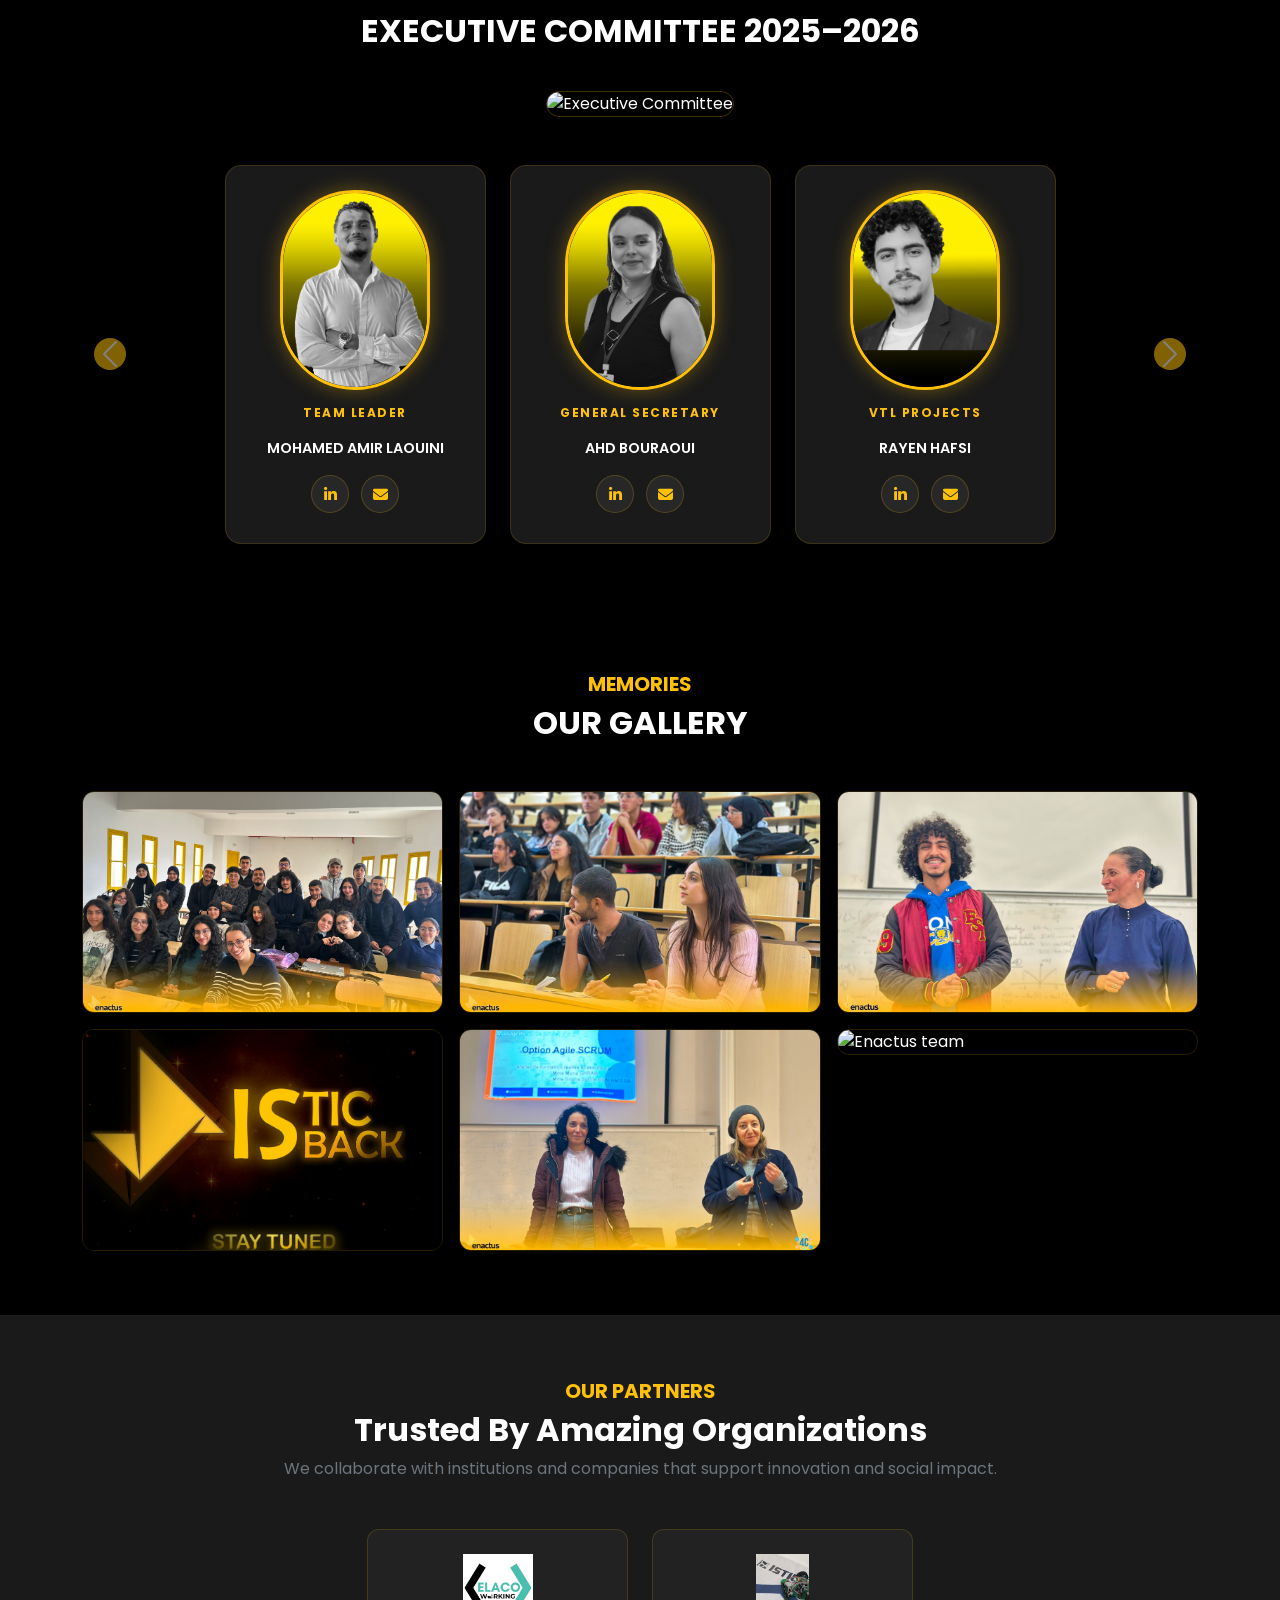
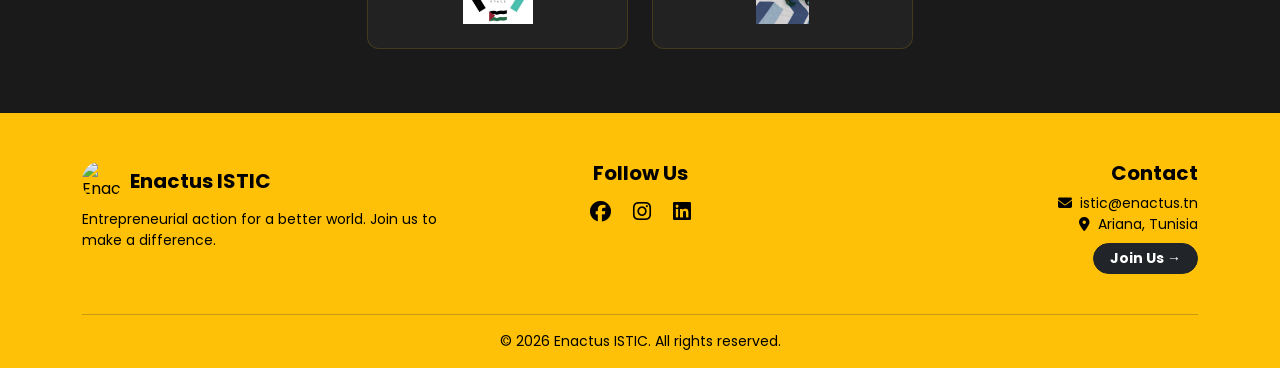
==== commit d2464335: "Update index.html" ====
--- a/index.html
+++ b/index.html
@@ -197,7 +197,7 @@
             <!-- Event 3 -->
             <div class="journey-item">
                 <div class="journey-image">
-                    <img src="images/makerlab.jpg" alt="">
+                    <img src="maker.jpg" alt="">
                 </div>
 
                 <div class="journey-content">
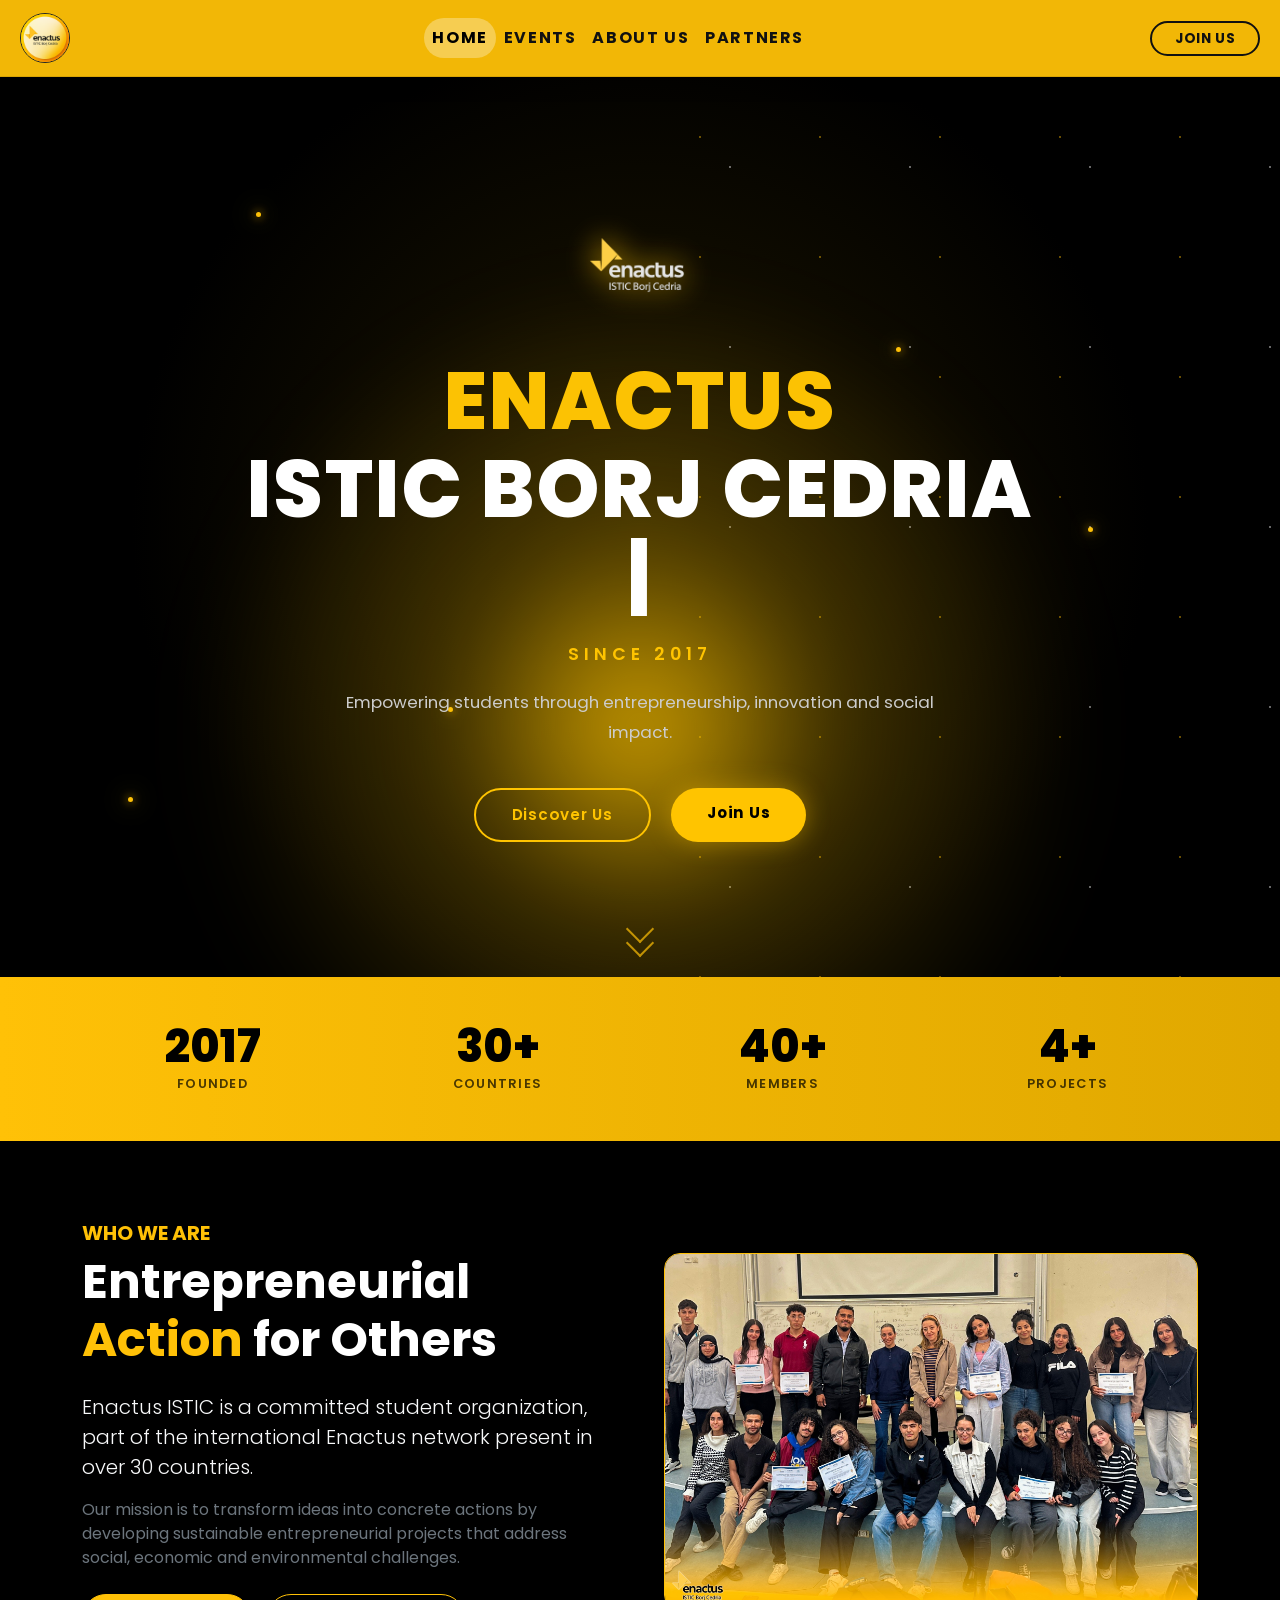
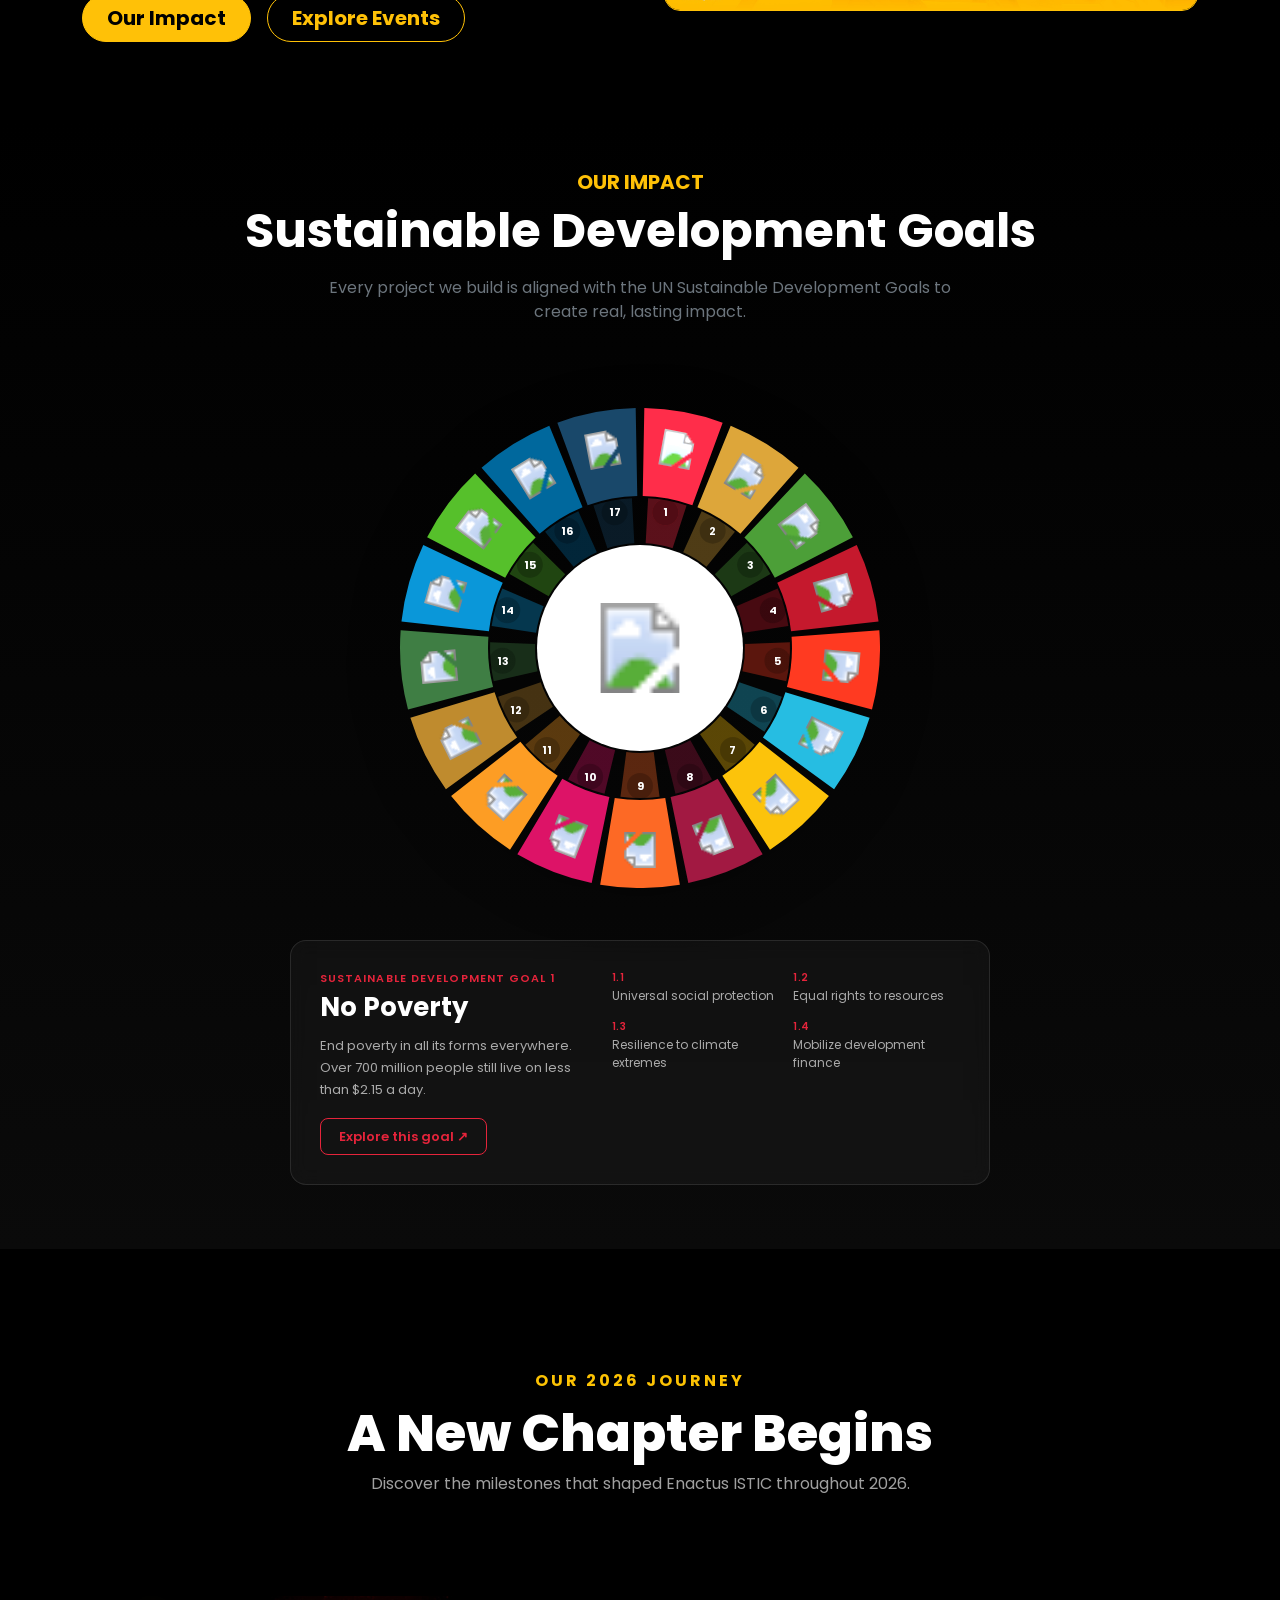
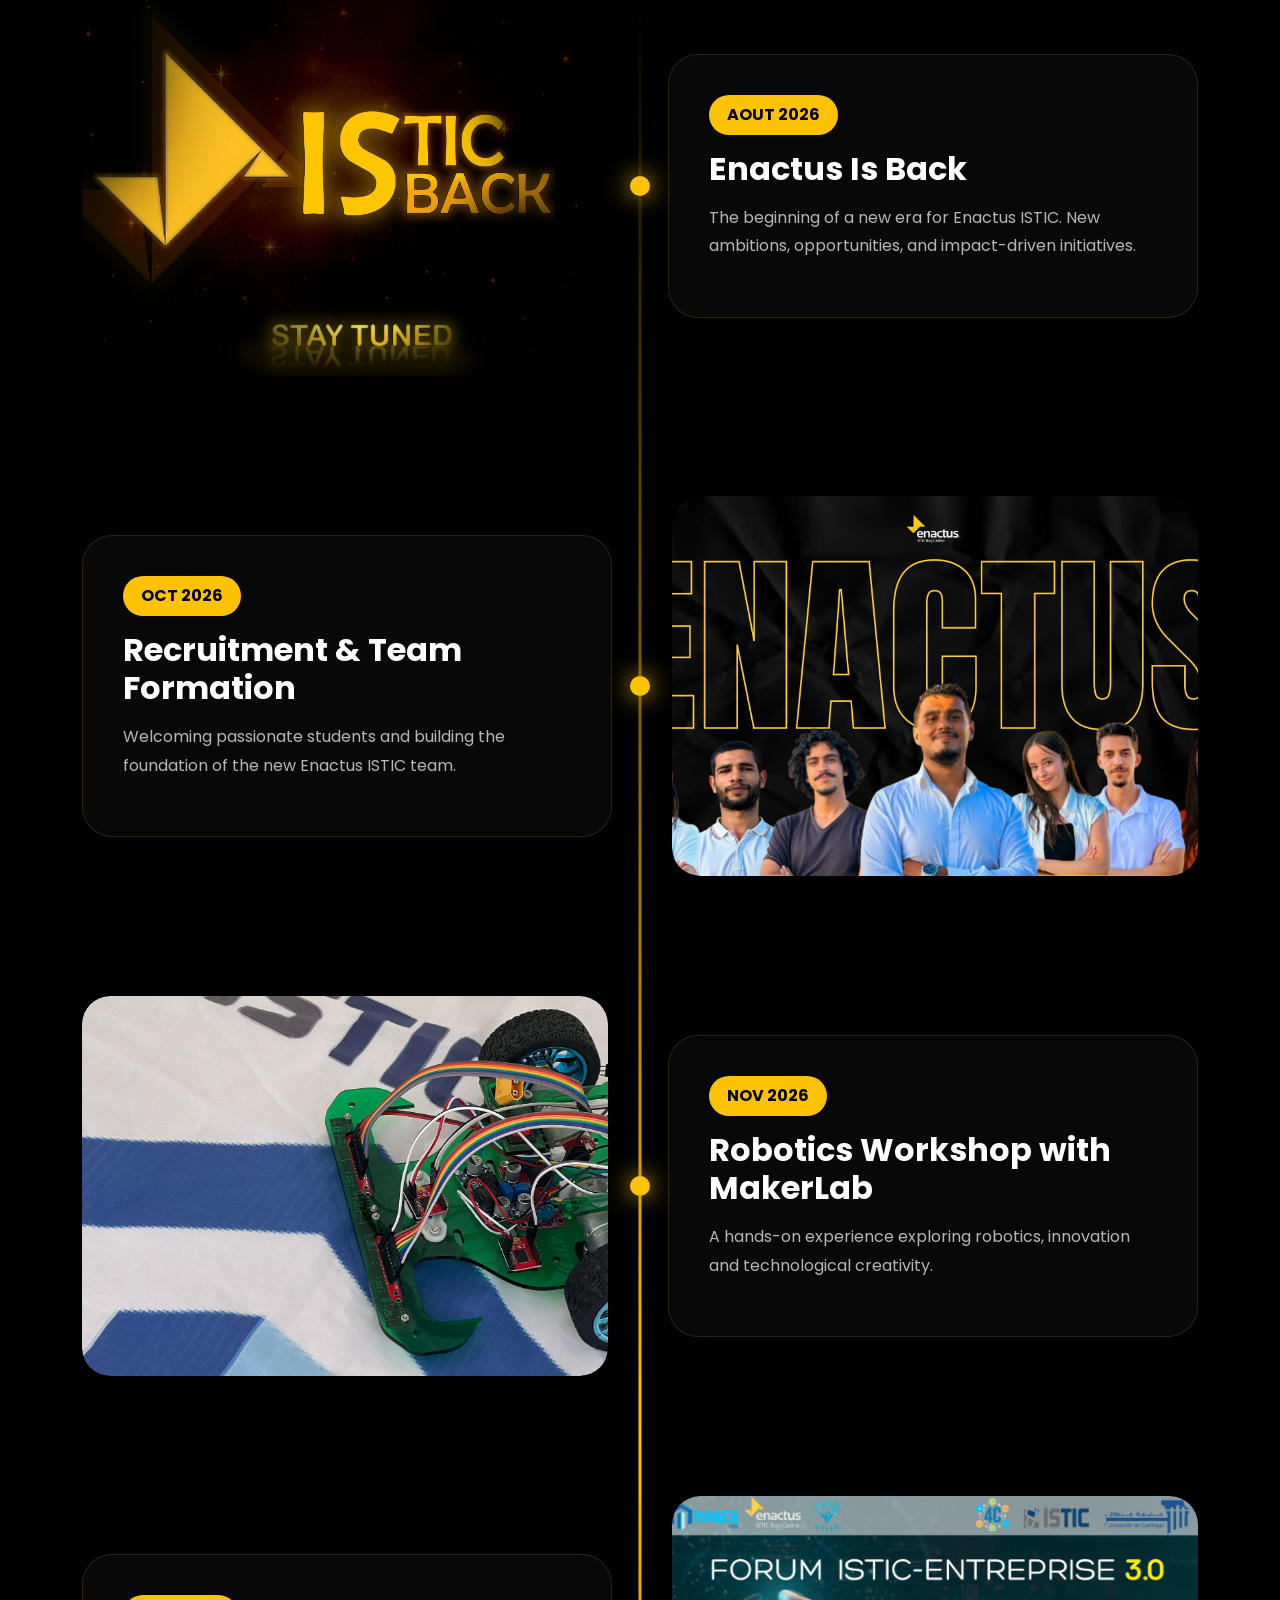
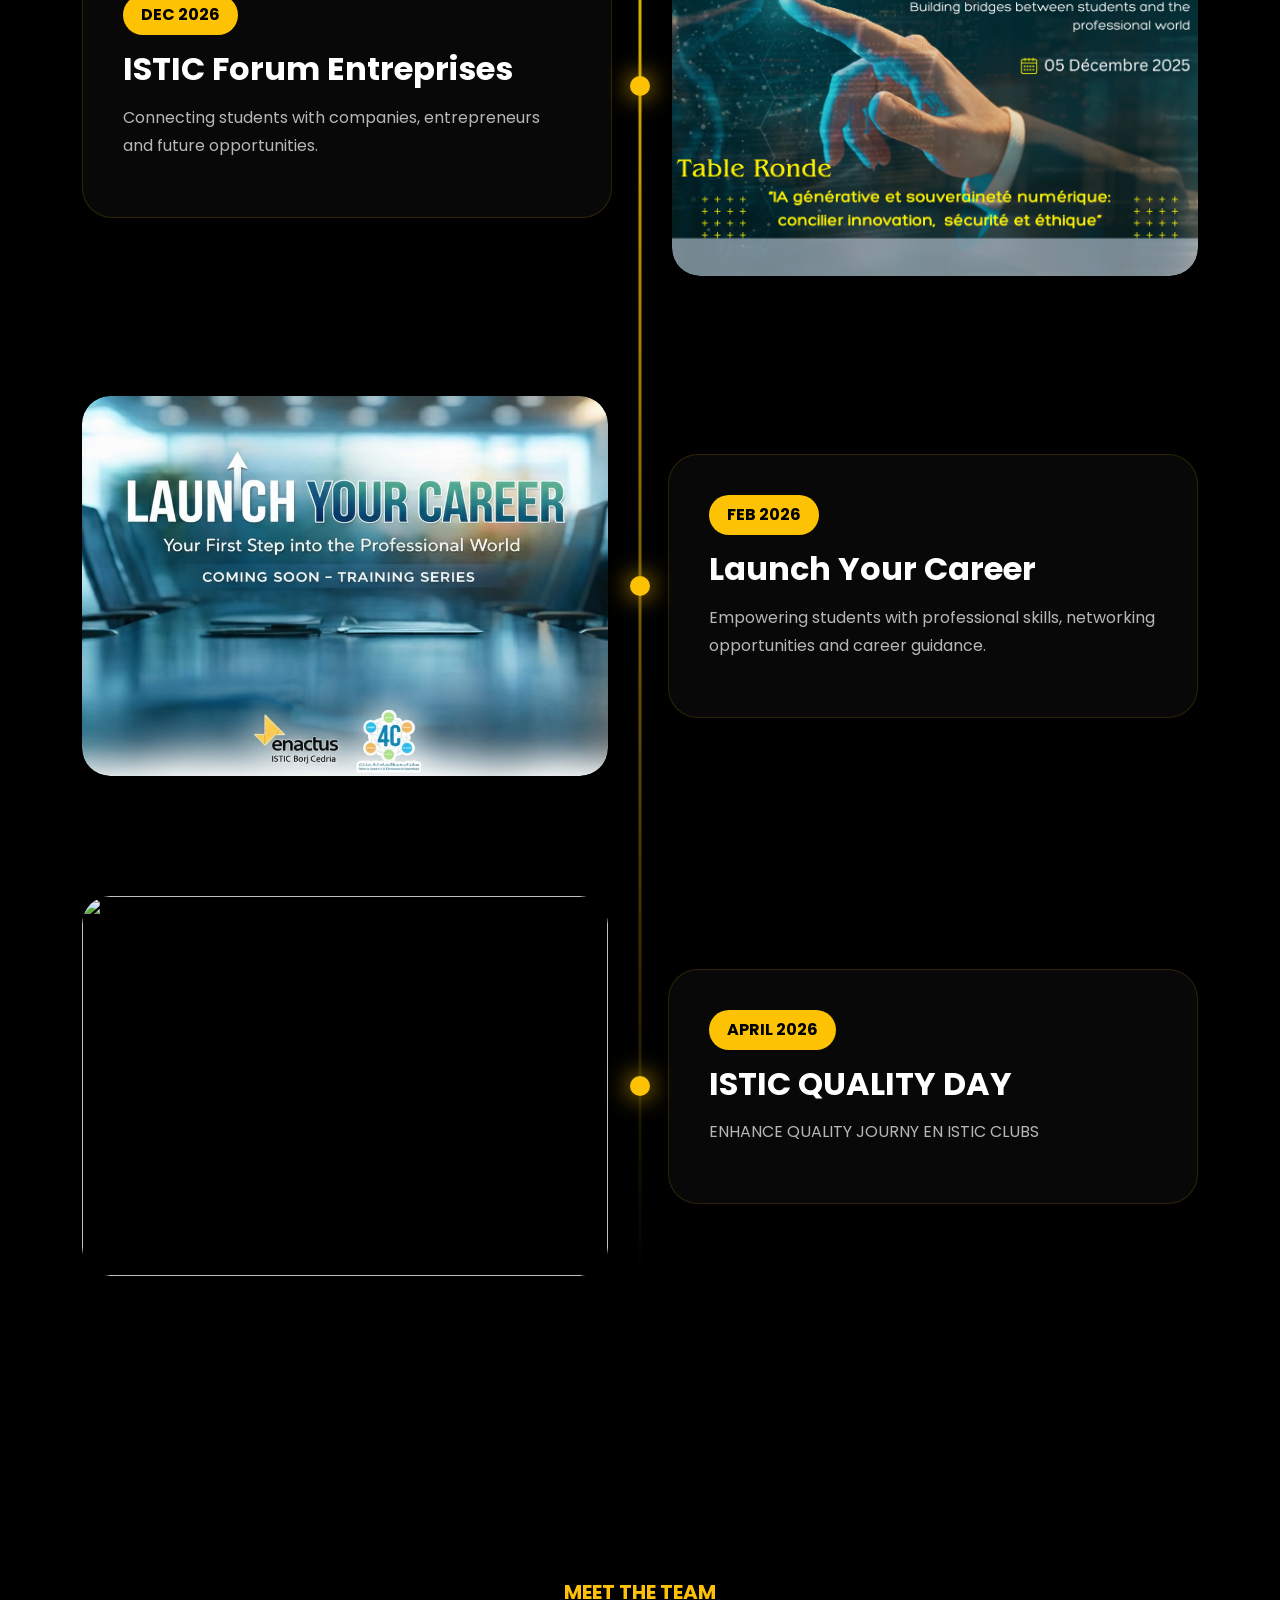
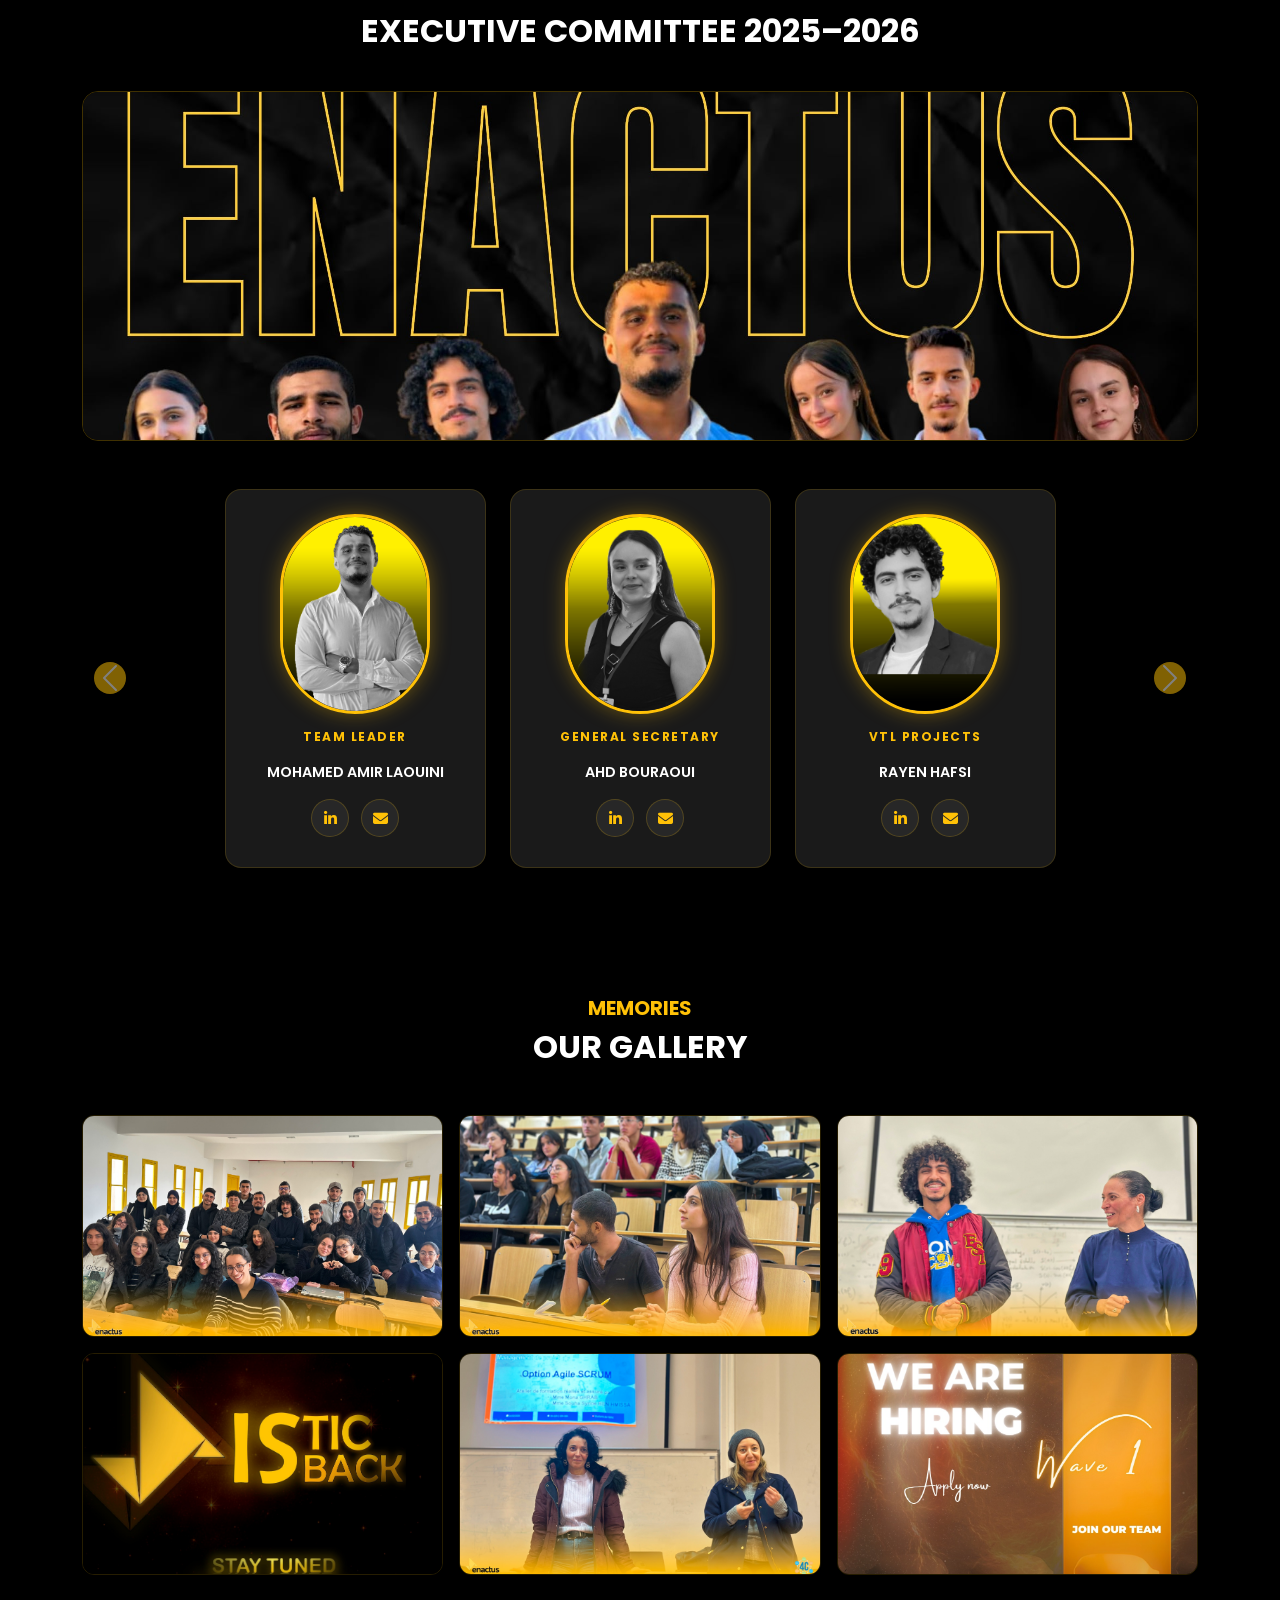
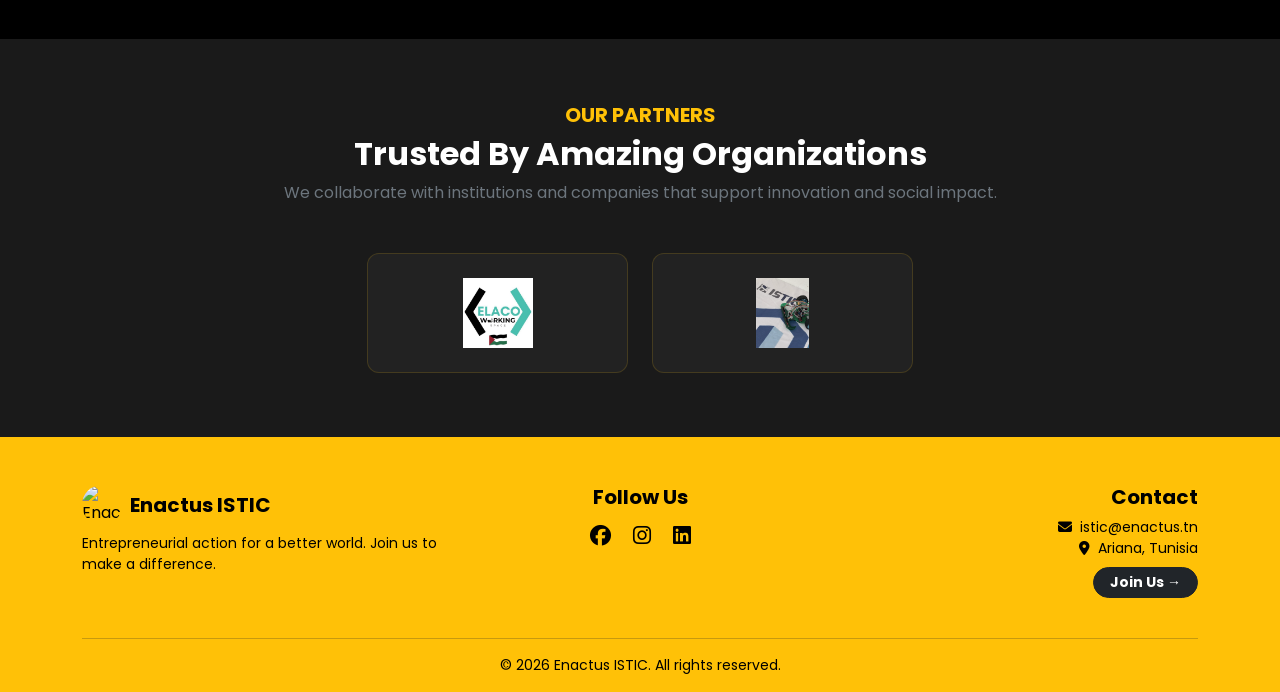
==== commit 4f6845b9: "Update index.html" ====
--- a/index.html
+++ b/index.html
@@ -213,7 +213,7 @@
             <!-- Event 4 -->
             <div class="journey-item reverse">
                 <div class="journey-image">
-                    <img src="forum.jpg" alt="">
+                    <img src="forum.png" alt="">
                 </div>
 
                 <div class="journey-content">
@@ -269,7 +269,7 @@
     <div class="container text-center">
         <h5 class="text-warning text-uppercase fw-bold">Meet The Team</h5>
         <h2 class="fw-bold mb-3">EXECUTIVE COMMITTEE 2025–2026</h2>
-        <img class="img-fluid rounded-4 mt-4 mb-5 border border-warning border-opacity-25" src="assets/images/background.jpg" alt="Executive Committee" style="max-height:350px; object-fit:cover; width:100%;">
+        <img class="img-fluid rounded-4 mt-4 mb-5 border border-warning border-opacity-25" src="background.jpg" alt="Executive Committee" style="max-height:350px; object-fit:cover; width:100%;">
 
         <div id="teamCarousel" class="carousel slide" data-bs-ride="carousel">
             <div class="carousel-inner">
@@ -382,7 +382,7 @@
             <div class="col-6 col-md-4"><div class="gallery-item"><img src="g3.jpg" alt="Enactus event"></div></div>
             <div class="col-6 col-md-4"><div class="gallery-item"><img src="g4.jpg" alt="Enactus members"></div></div>
             <div class="col-6 col-md-4"><div class="gallery-item"><img src="g5.jpg" alt="Enactus activity"></div></div>
-            <div class="col-6 col-md-4"><div class="gallery-item"><img src="g.jpg" alt="Enactus team"></div></div>
+            <div class="col-6 col-md-4"><div class="gallery-item"><img src="g6.jpg" alt="Enactus team"></div></div>
         </div>
     </div>
 </section>
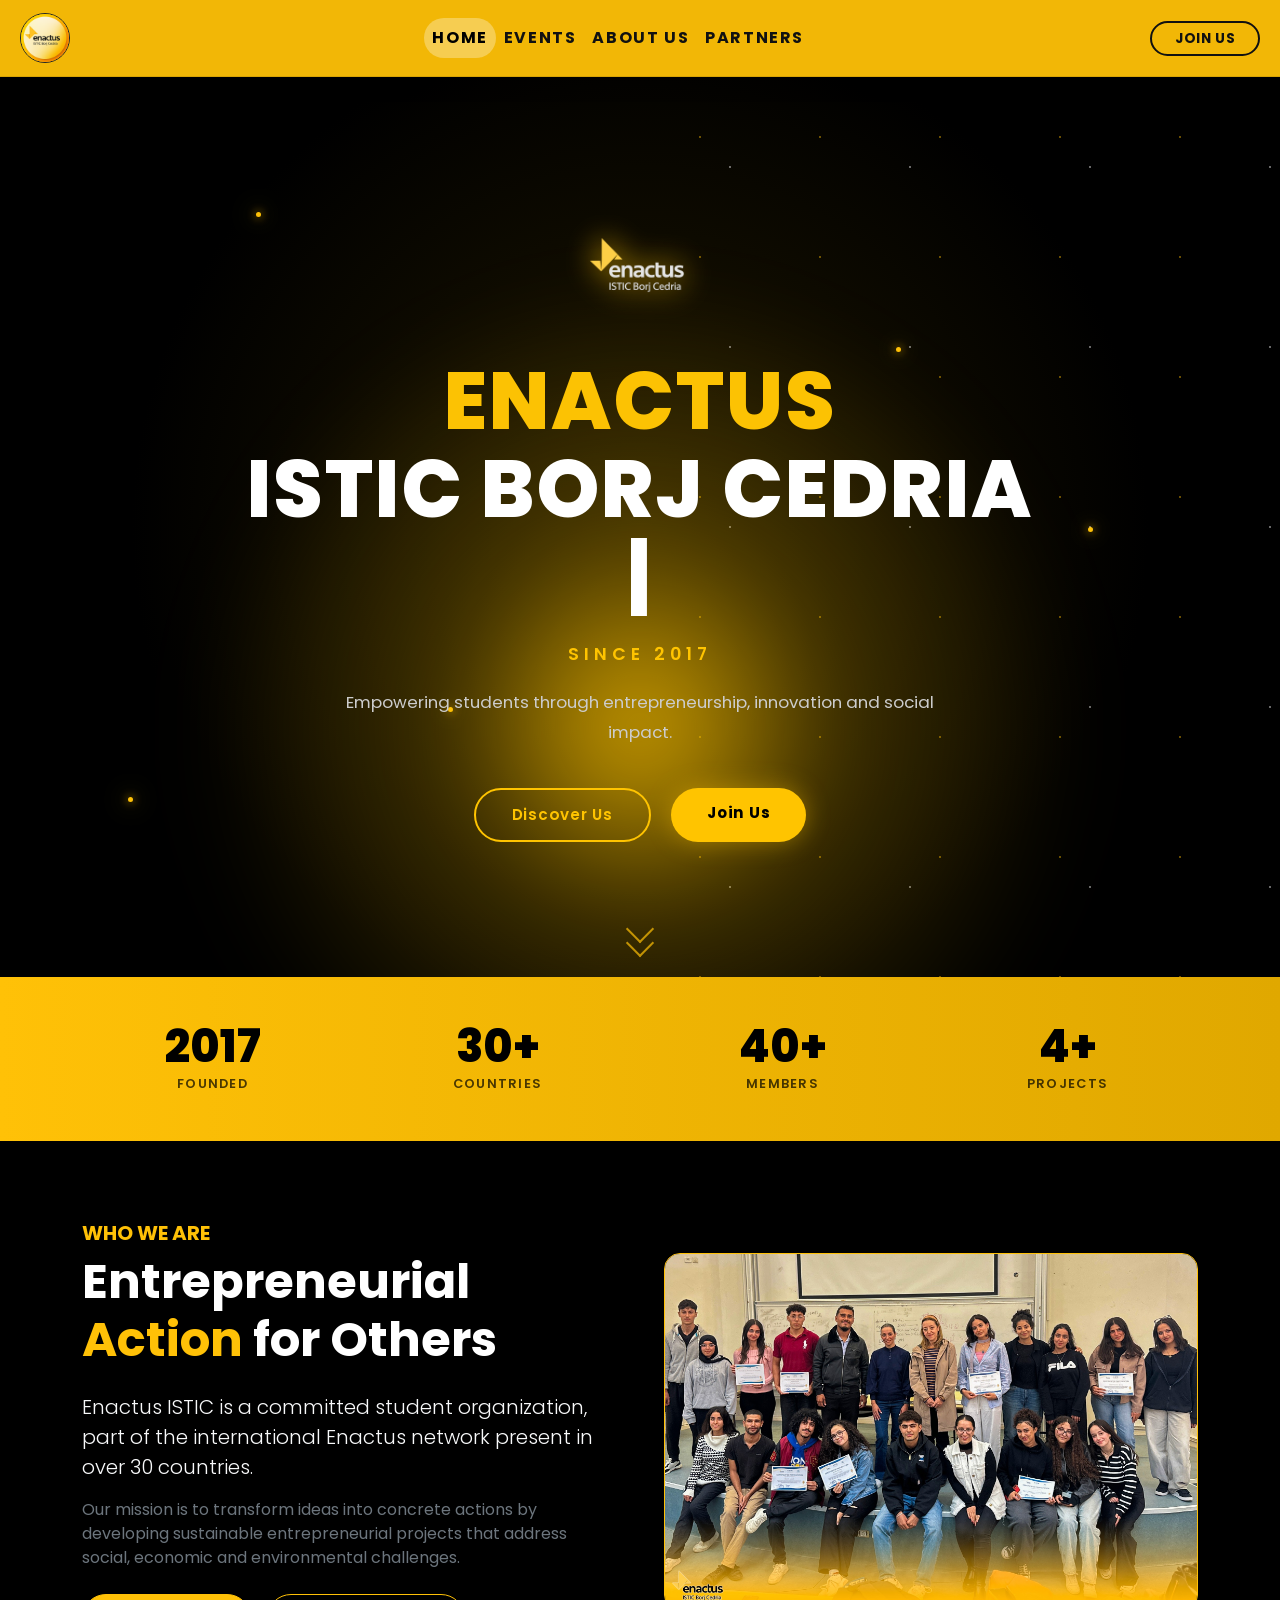
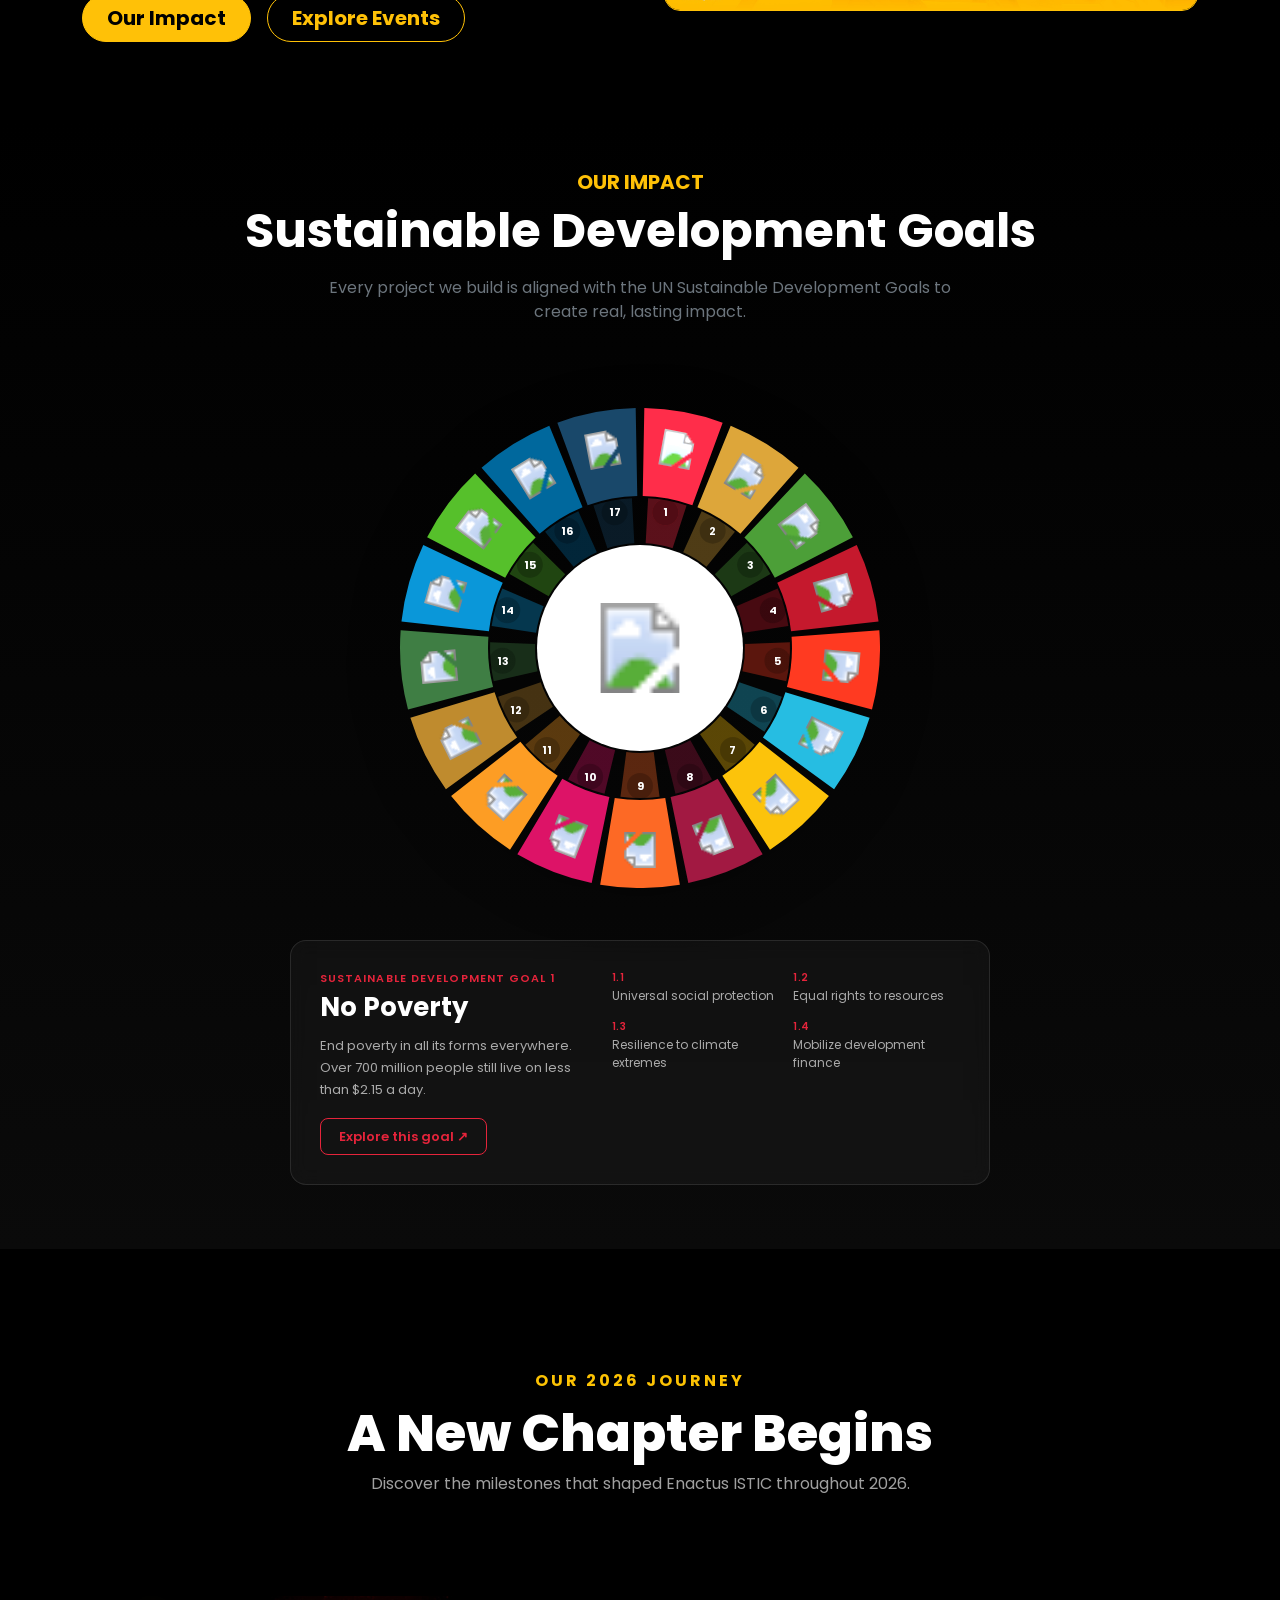
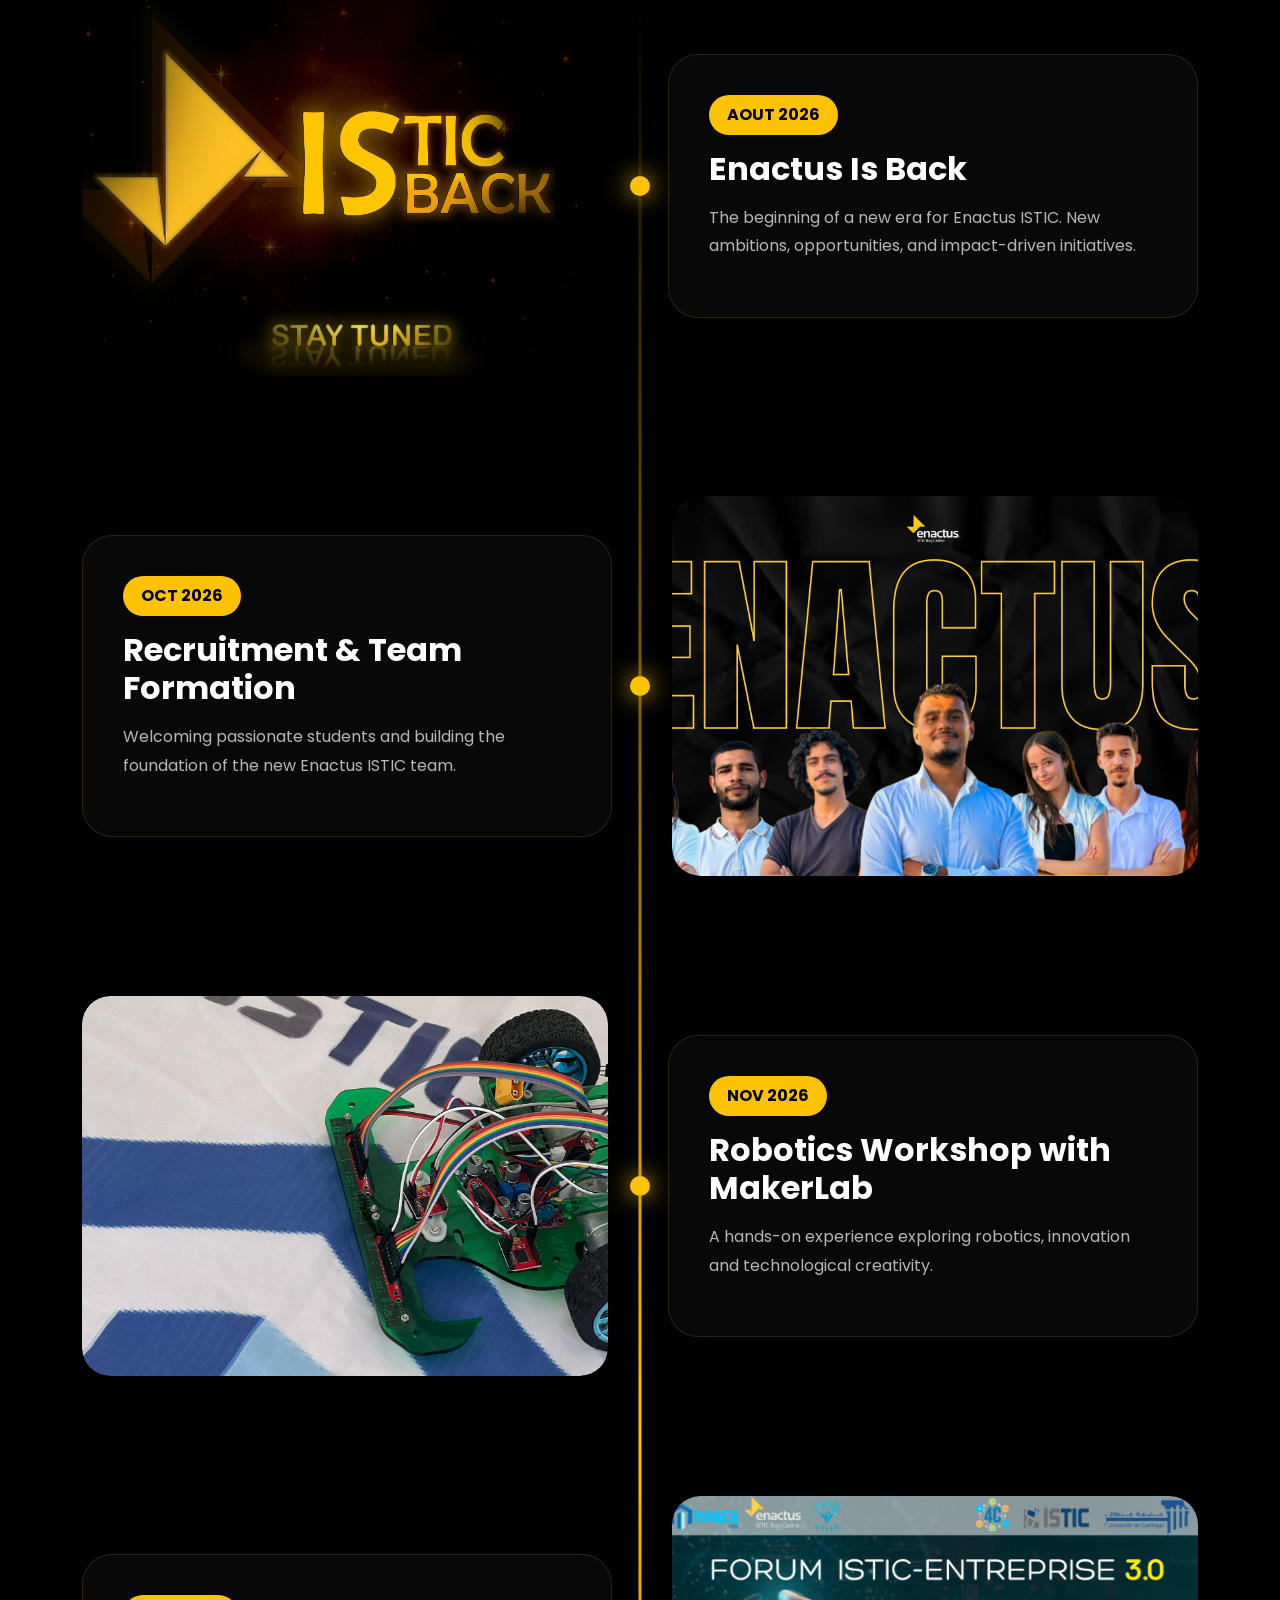
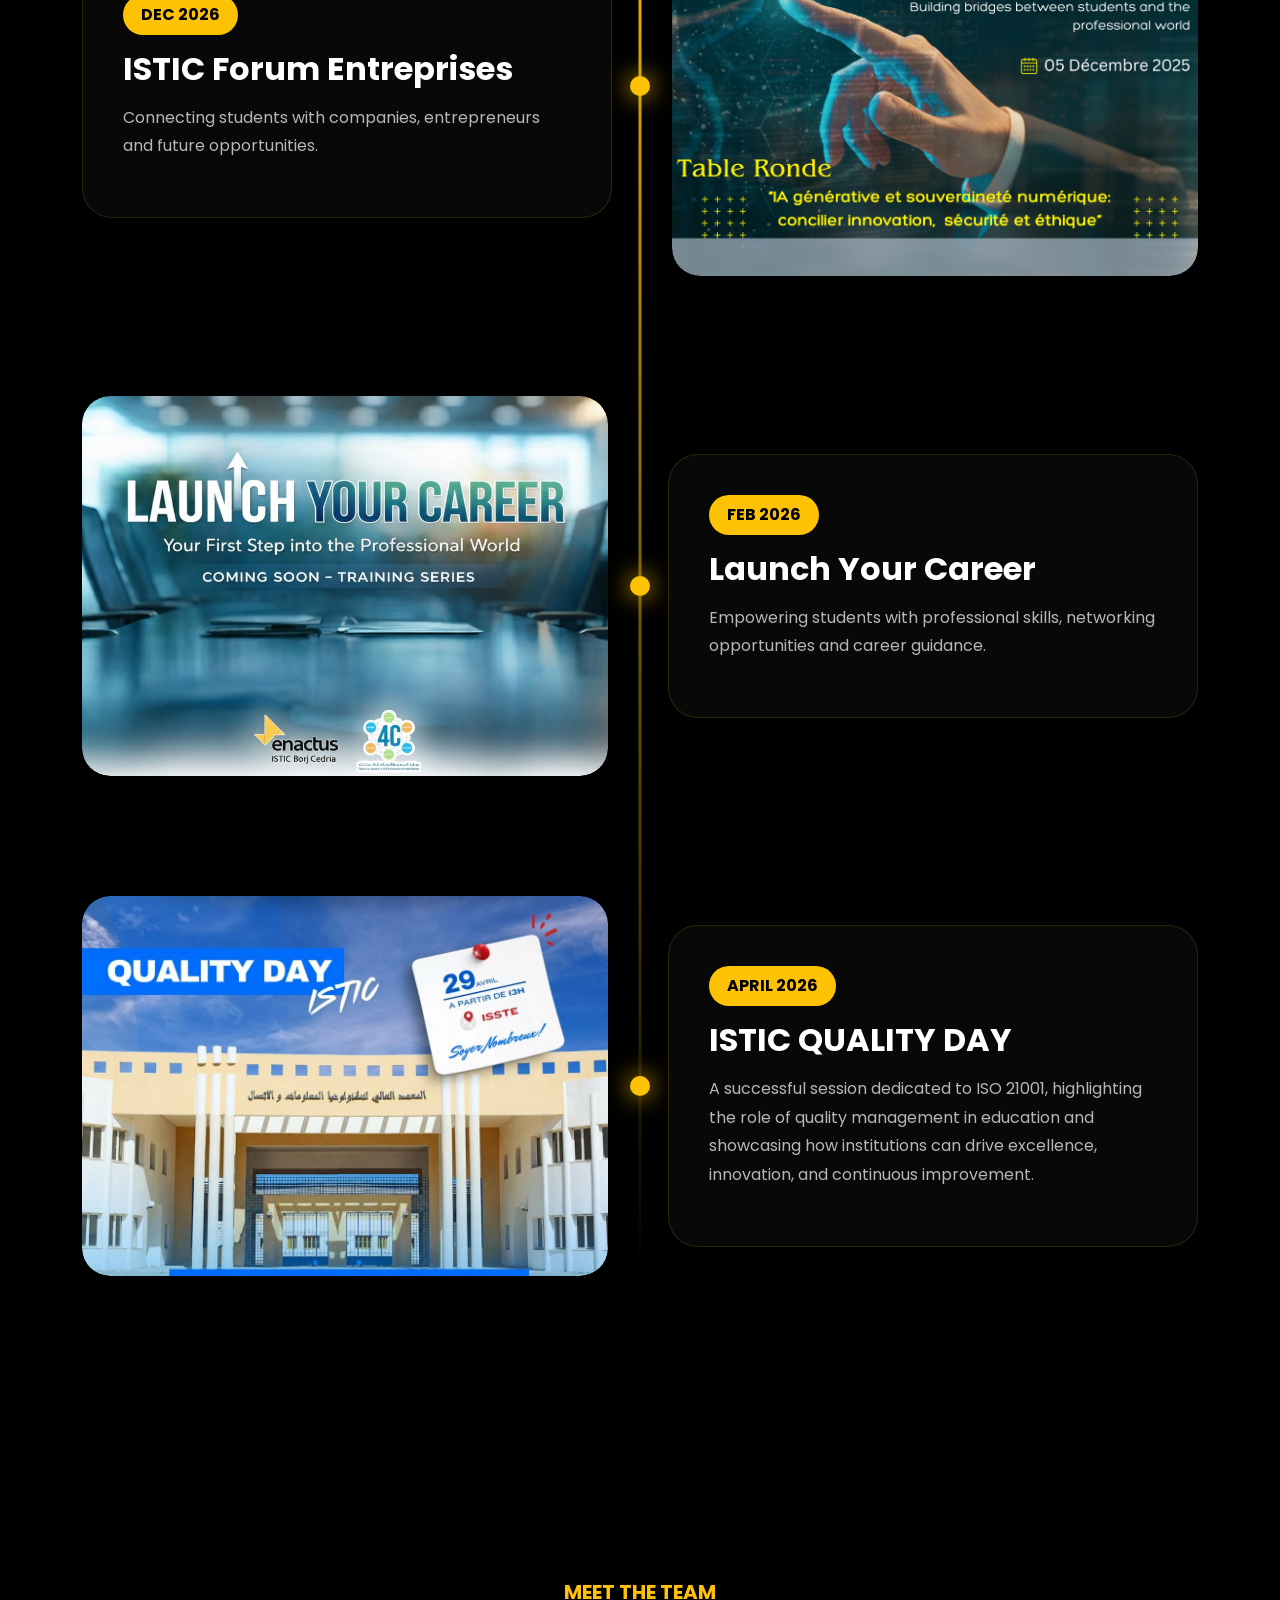
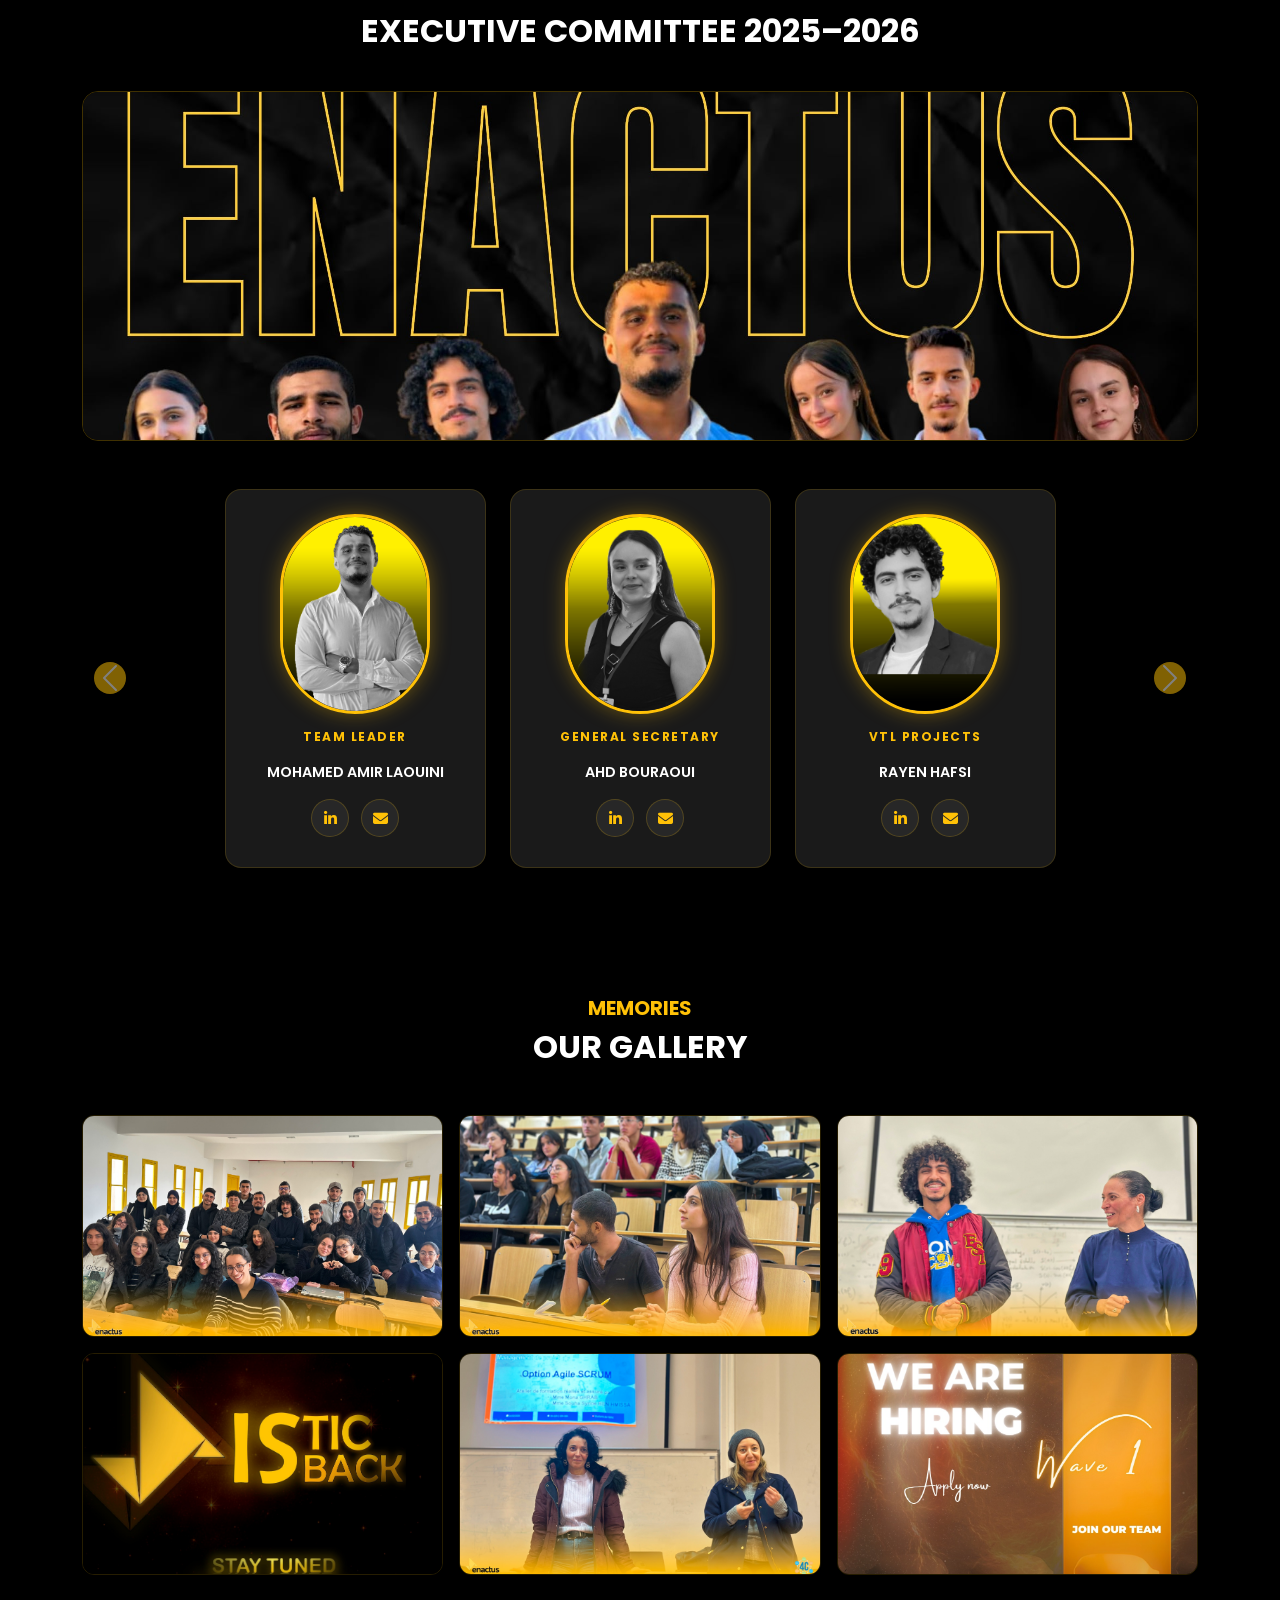
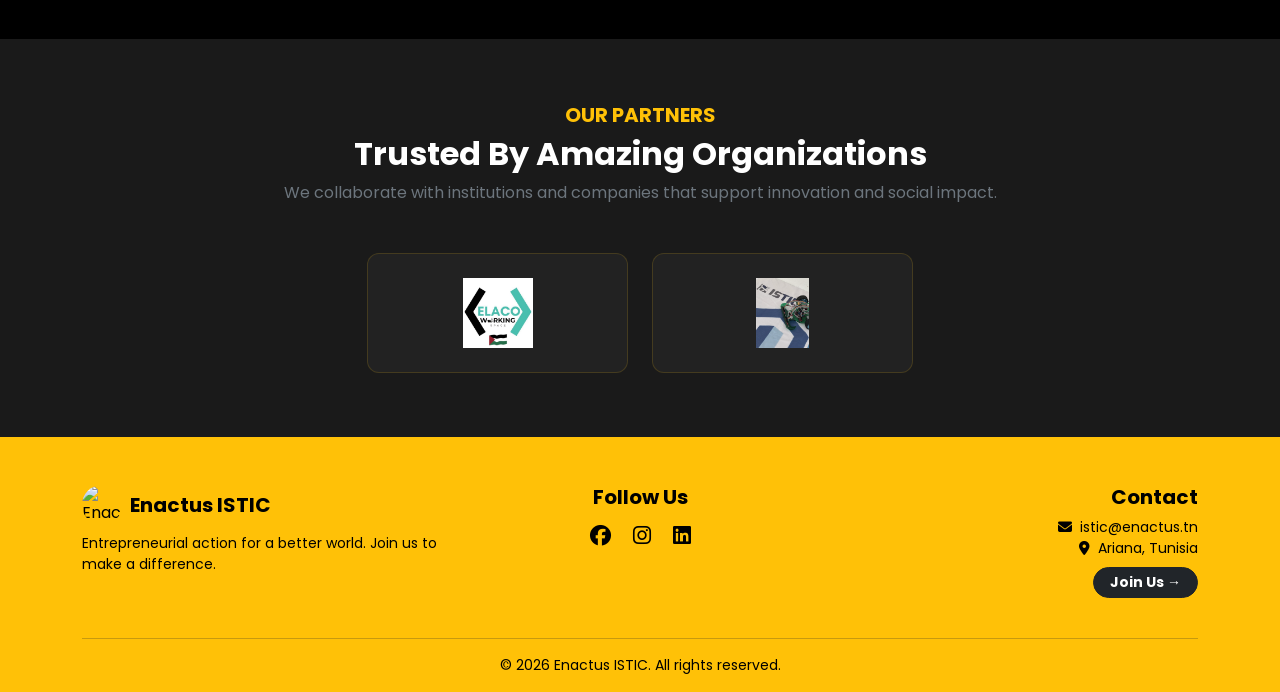
==== commit 3423bba9: "Change image source and enhance event description Updated event description and image source." ====
--- a/index.html
+++ b/index.html
@@ -246,14 +246,15 @@
               <!-- Event 6 -->
             <div class="journey-item">
                 <div class="journey-image">
-                    <img src="QUALITY.jpg" alt="">
+                    <img src="QUALITY DAY.jpg" alt="">
                 </div>
 
                 <div class="journey-content">
                     <div class="journey-date">APRIL 2026</div>
                     <h3>ISTIC QUALITY DAY </h3>
                     <p>
-                        ENHANCE QUALITY JOURNY EN ISTIC CLUBS
+                    A successful session dedicated to ISO 21001, highlighting the role of quality management in education and showcasing how institutions can drive excellence, innovation, and continuous improvement.
+
                     </p>
                 </div>
                 
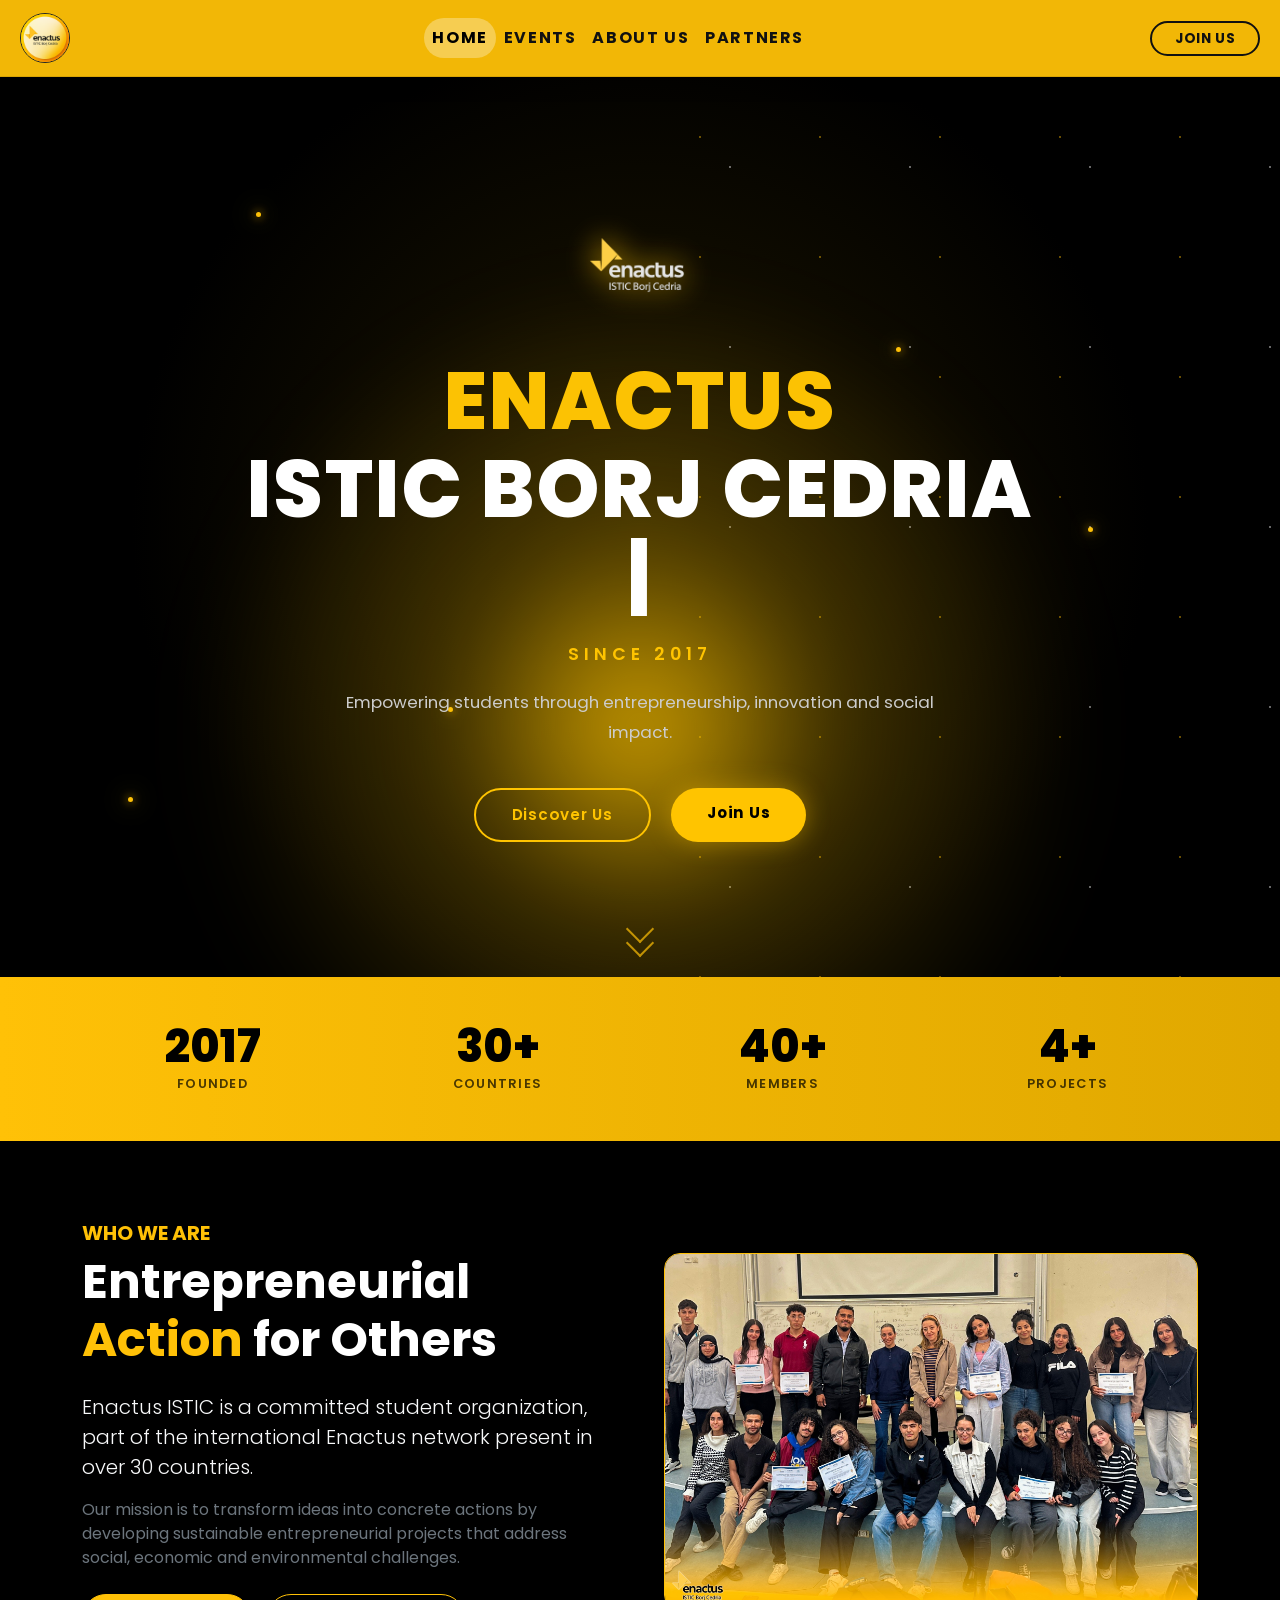
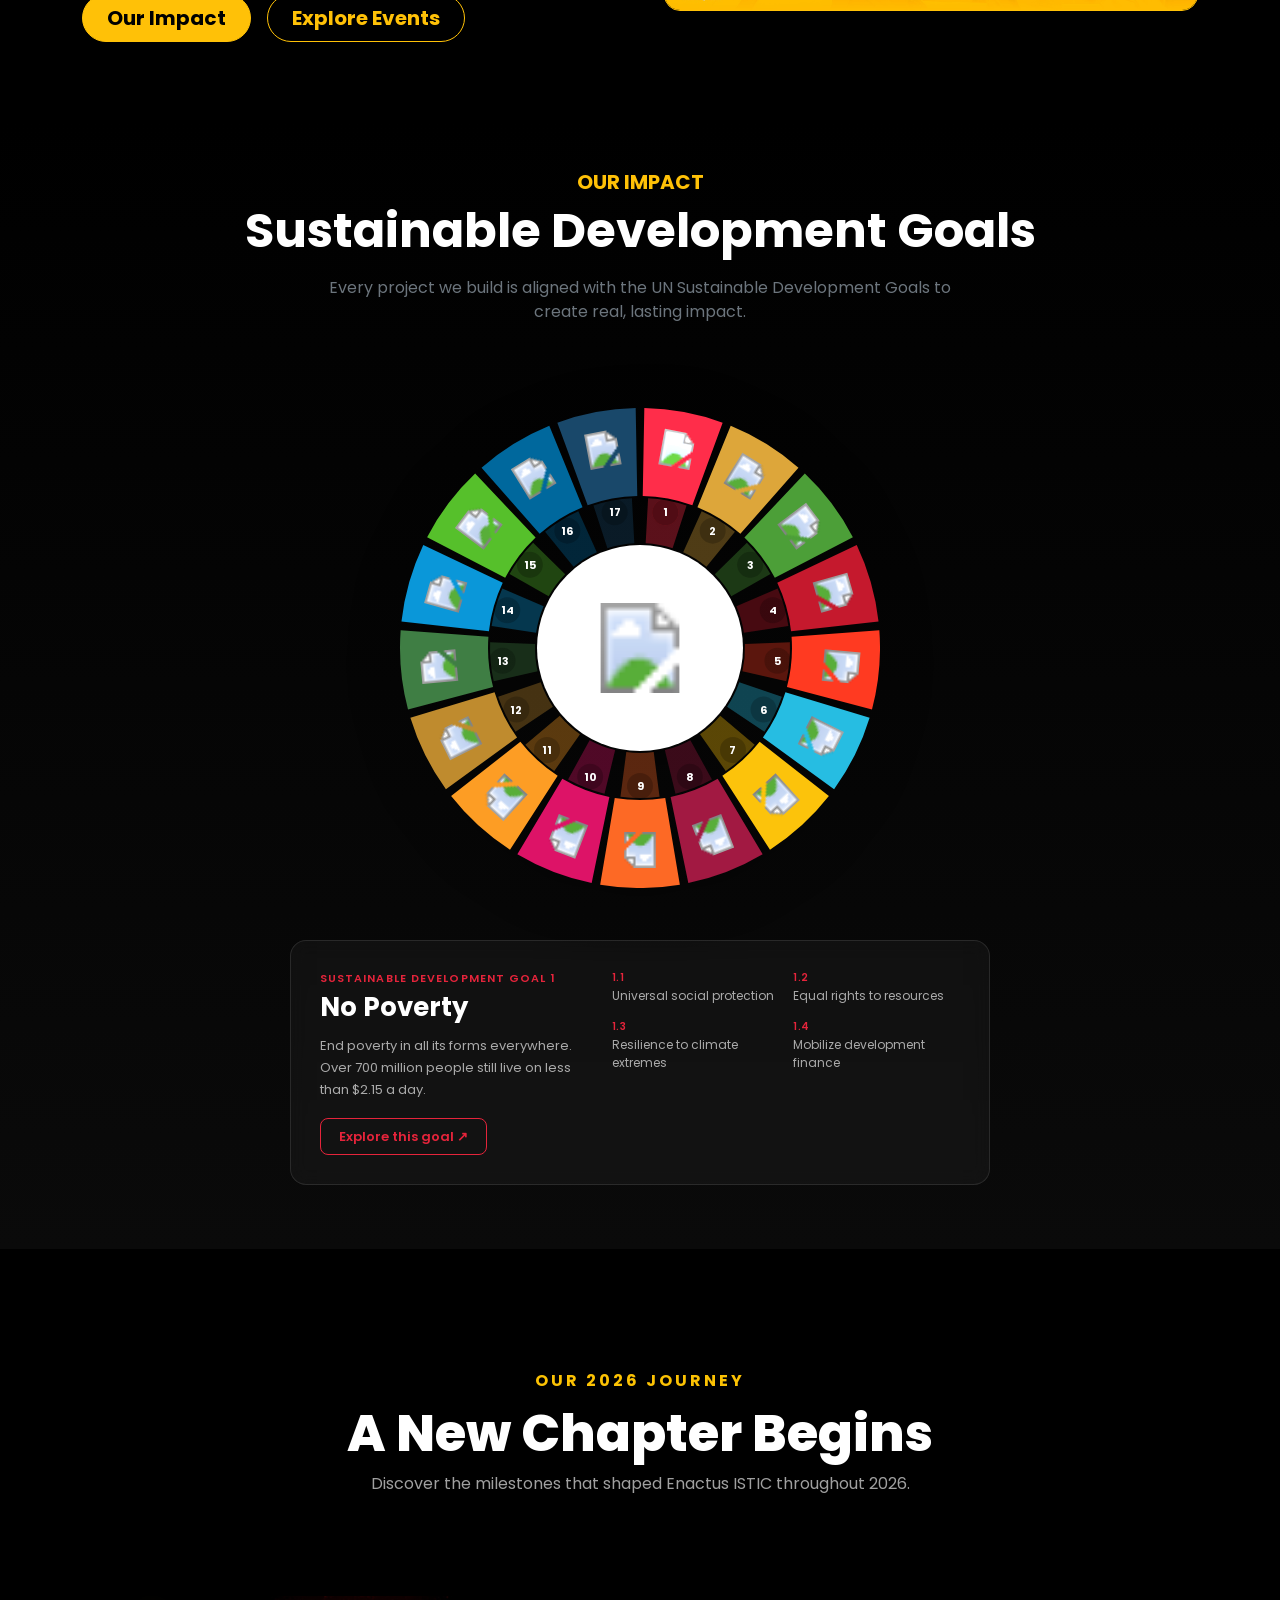
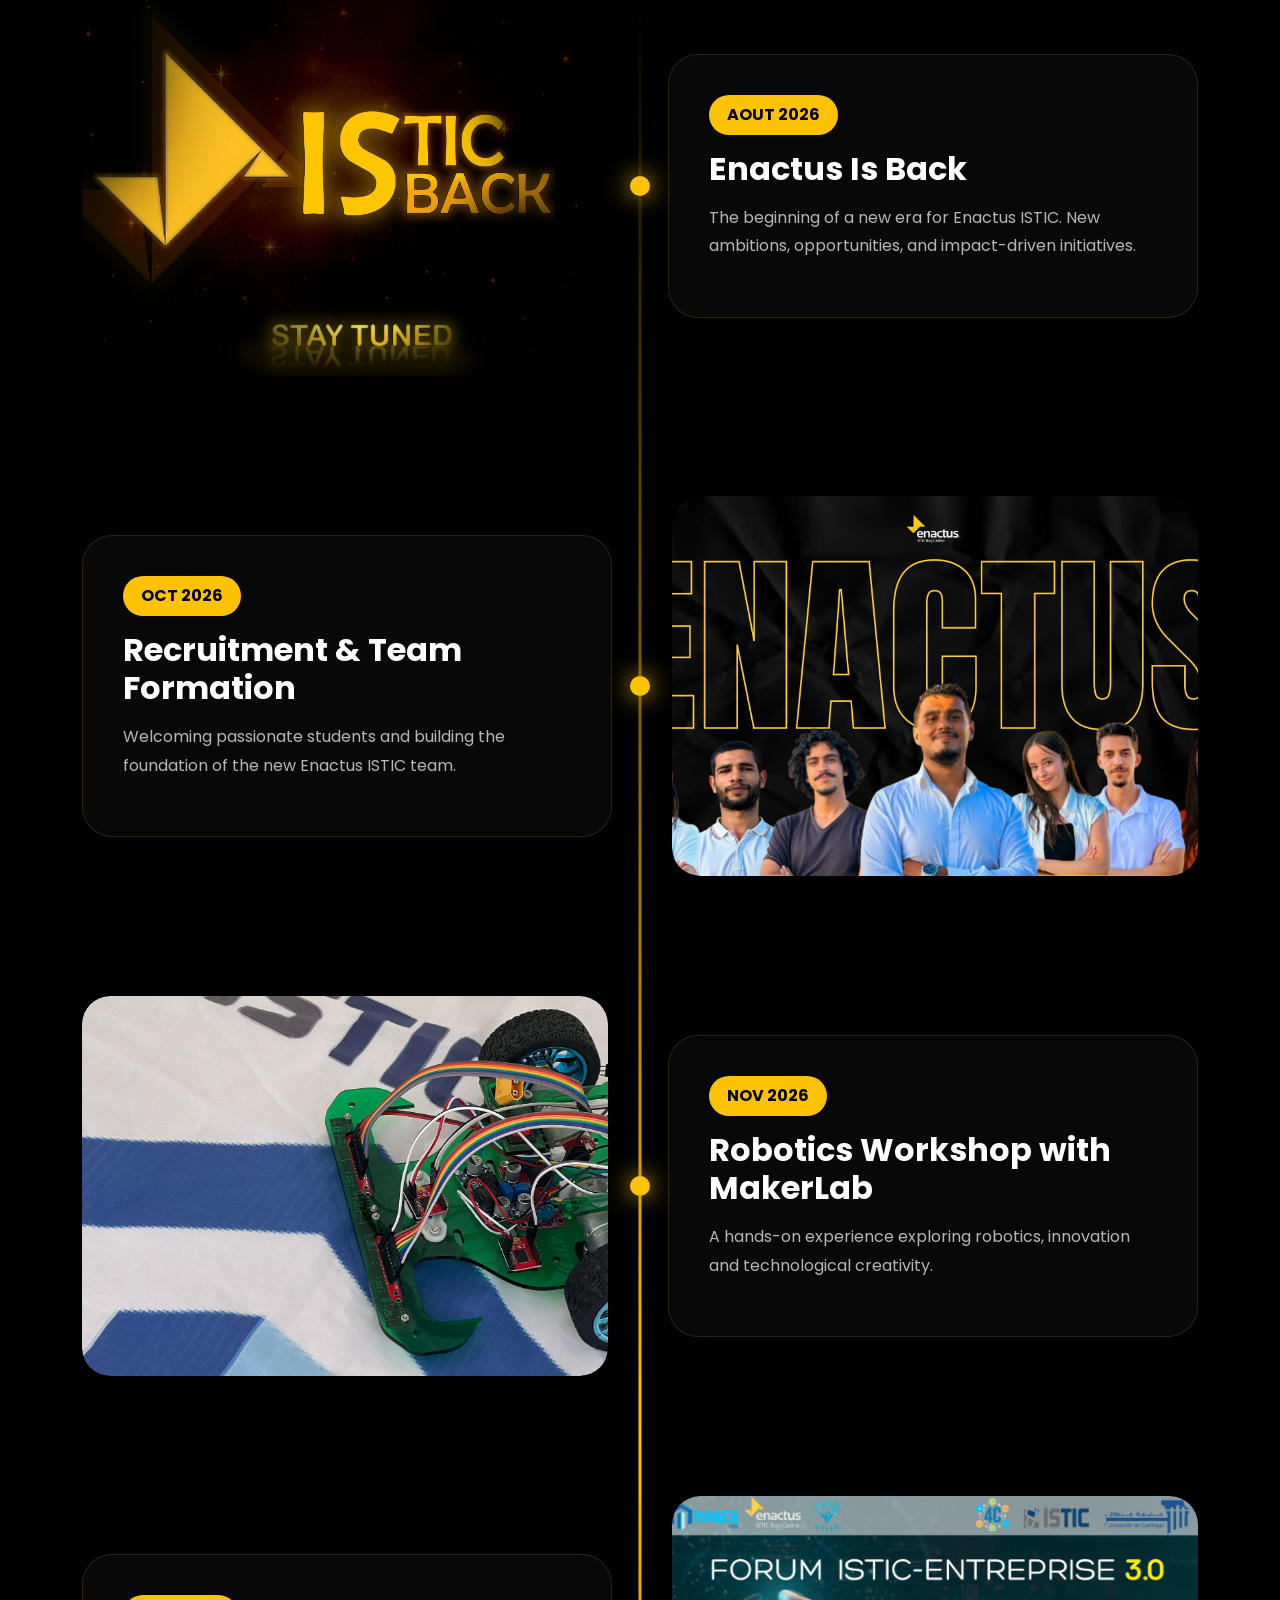
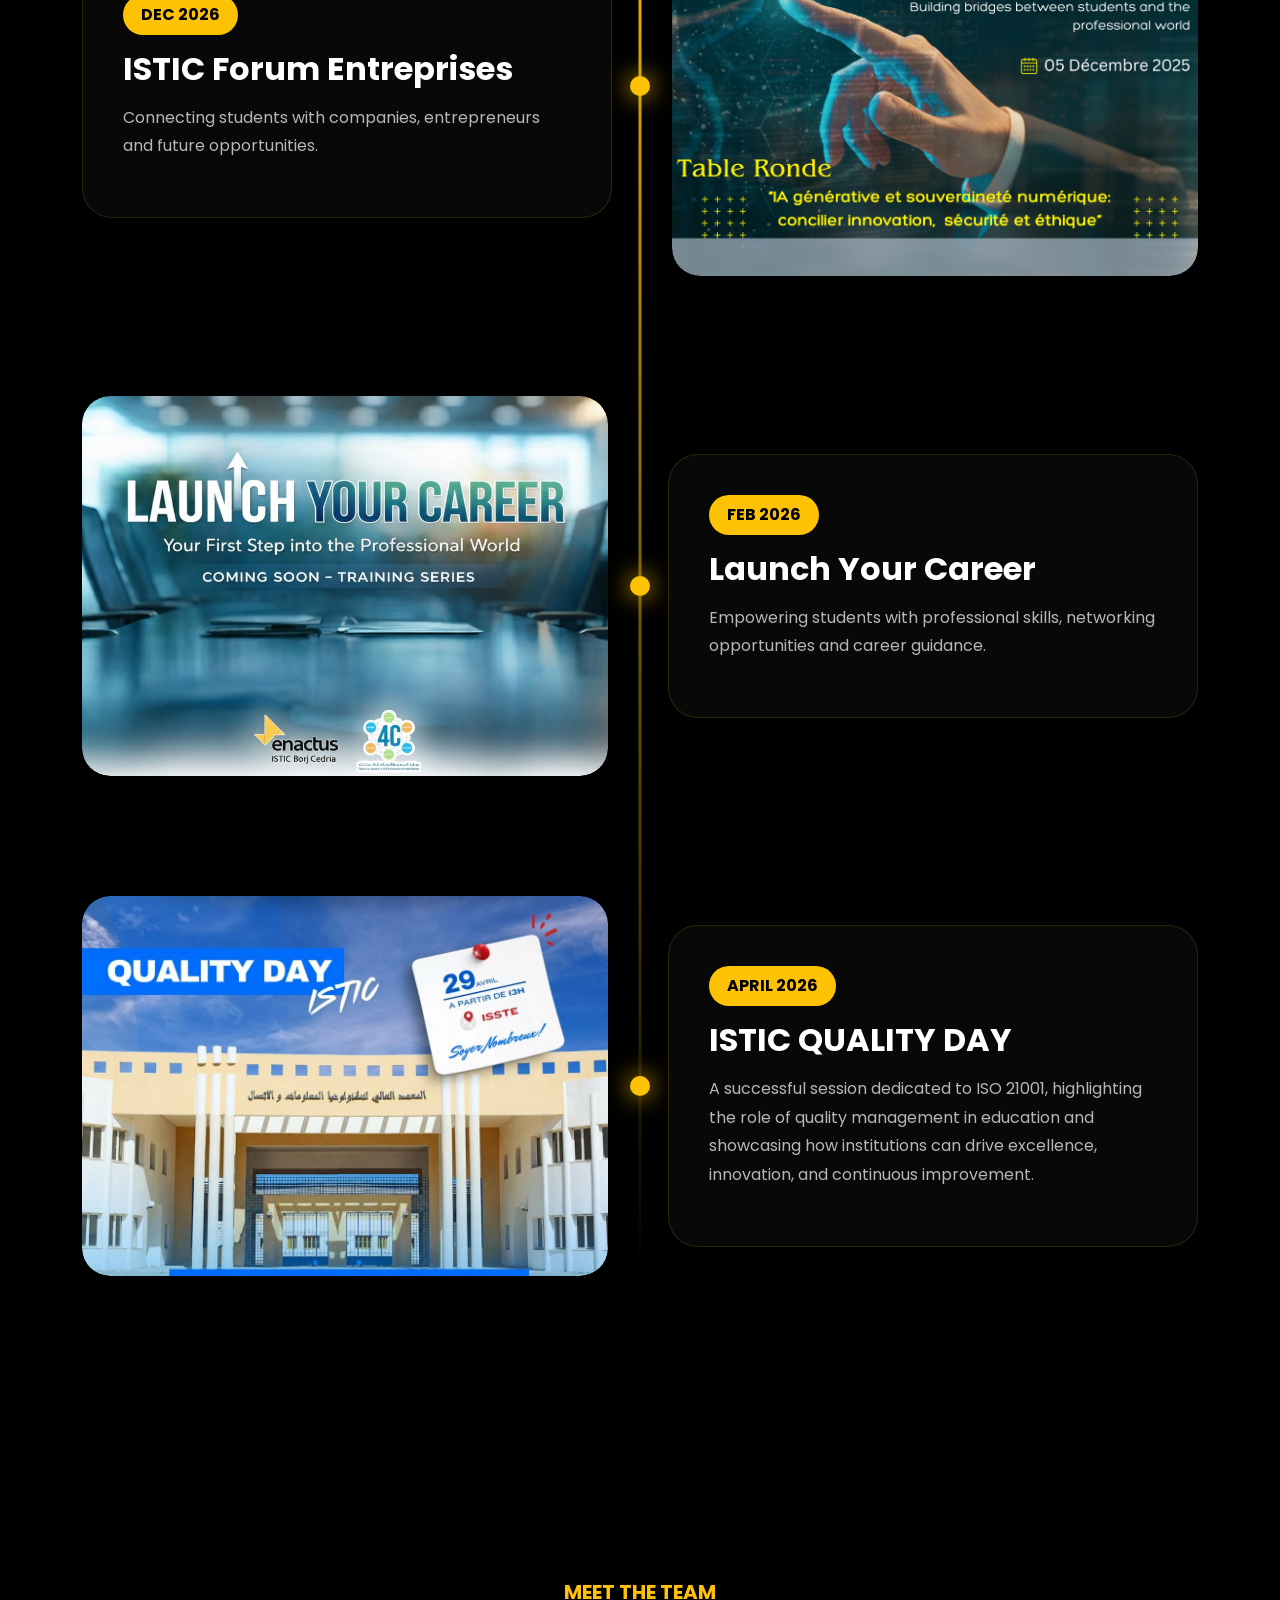
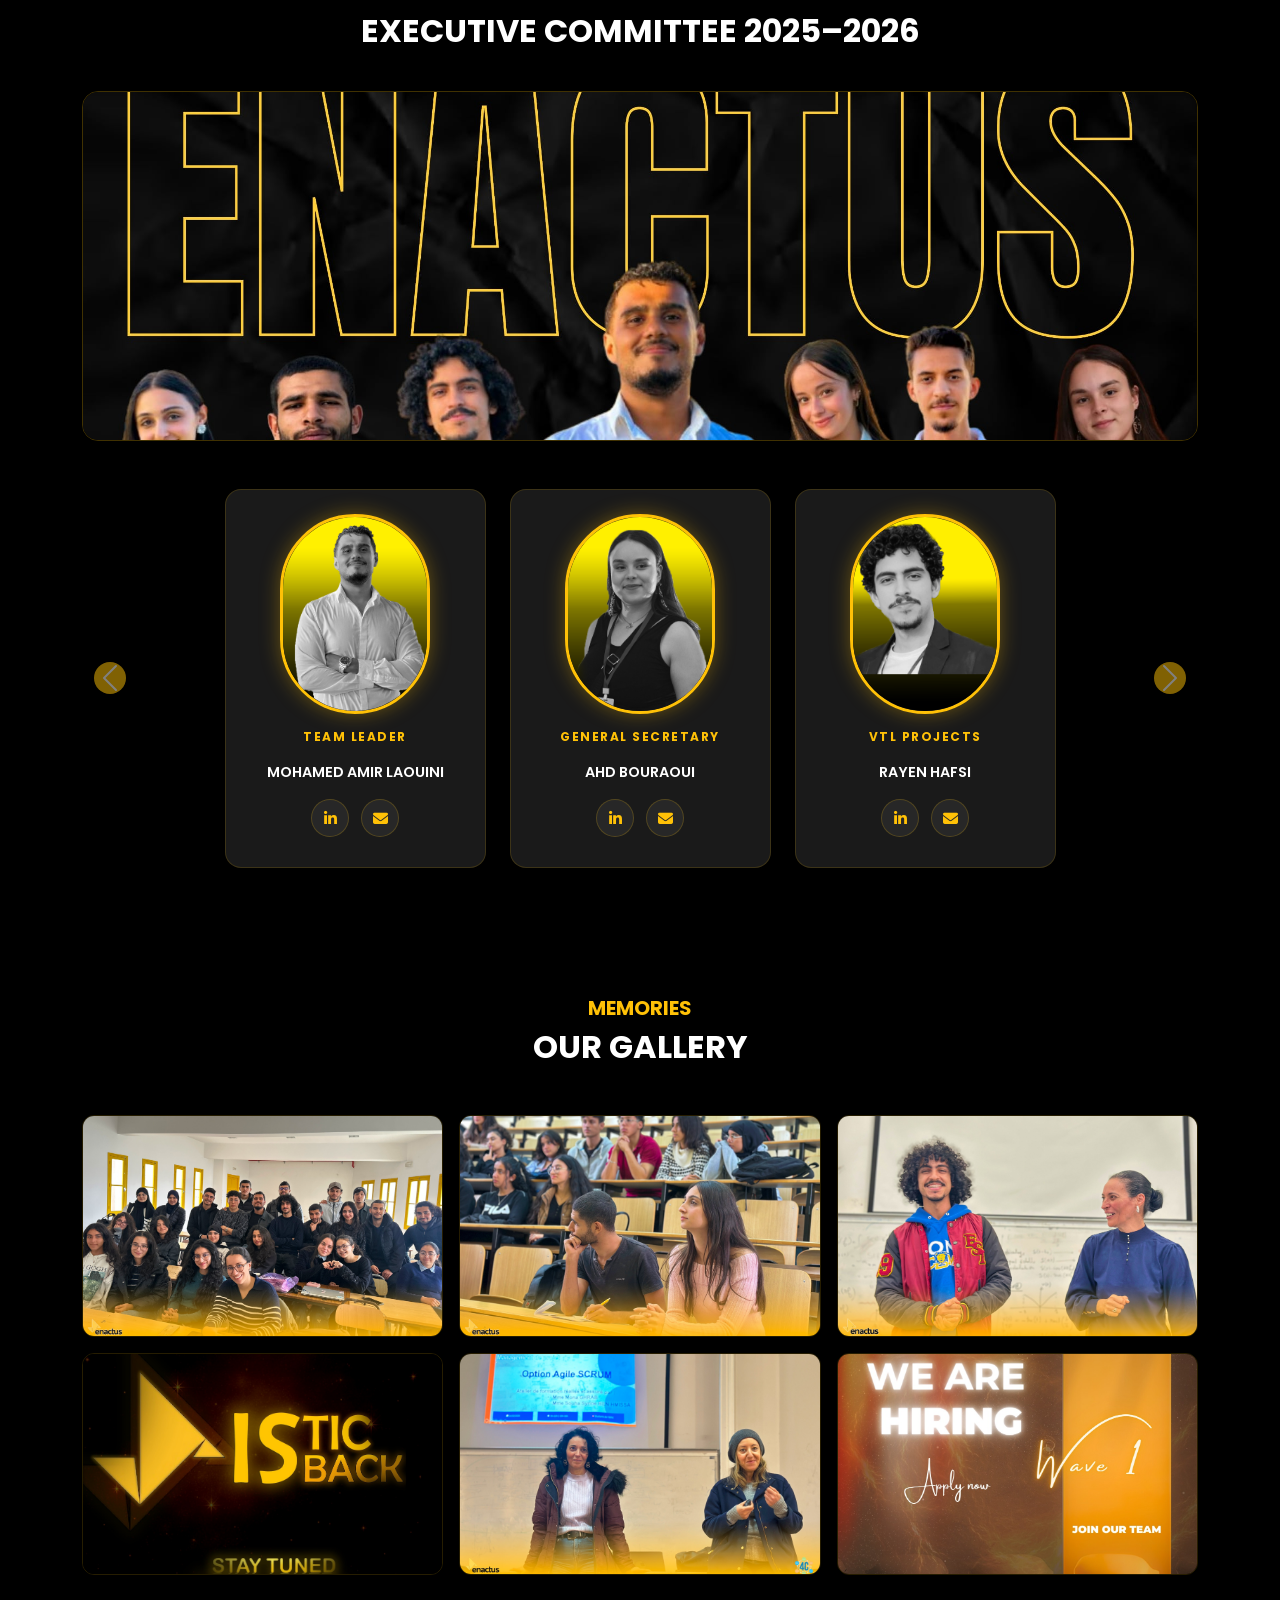
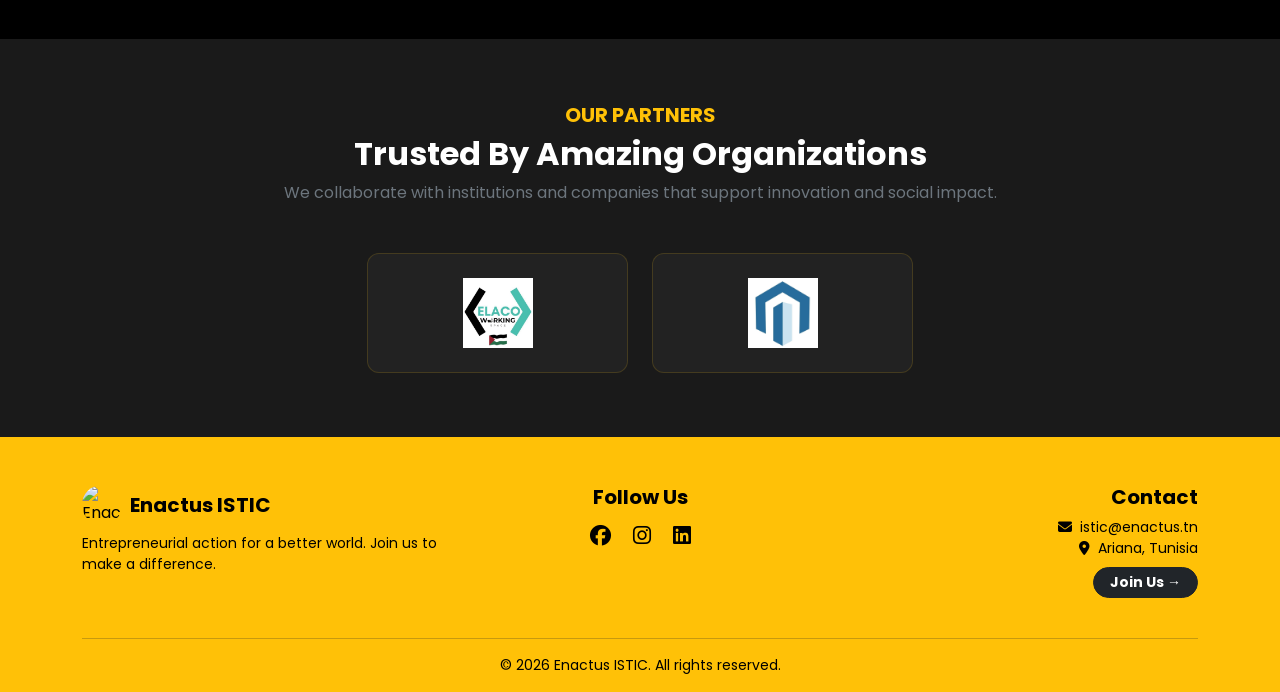
==== commit 1bf9de38: "Replace maker.jpg with maker2.jpg in index.html" ====
--- a/index.html
+++ b/index.html
@@ -402,7 +402,7 @@
             </div>
             <div class="col-6 col-md-3">
                 <div class="partner-card">
-                    <img src="maker.jpg" alt="Maker Partner">
+                    <img src="maker2.jpg" alt="Maker Partner">
                 </div>
             </div>
         </div>
